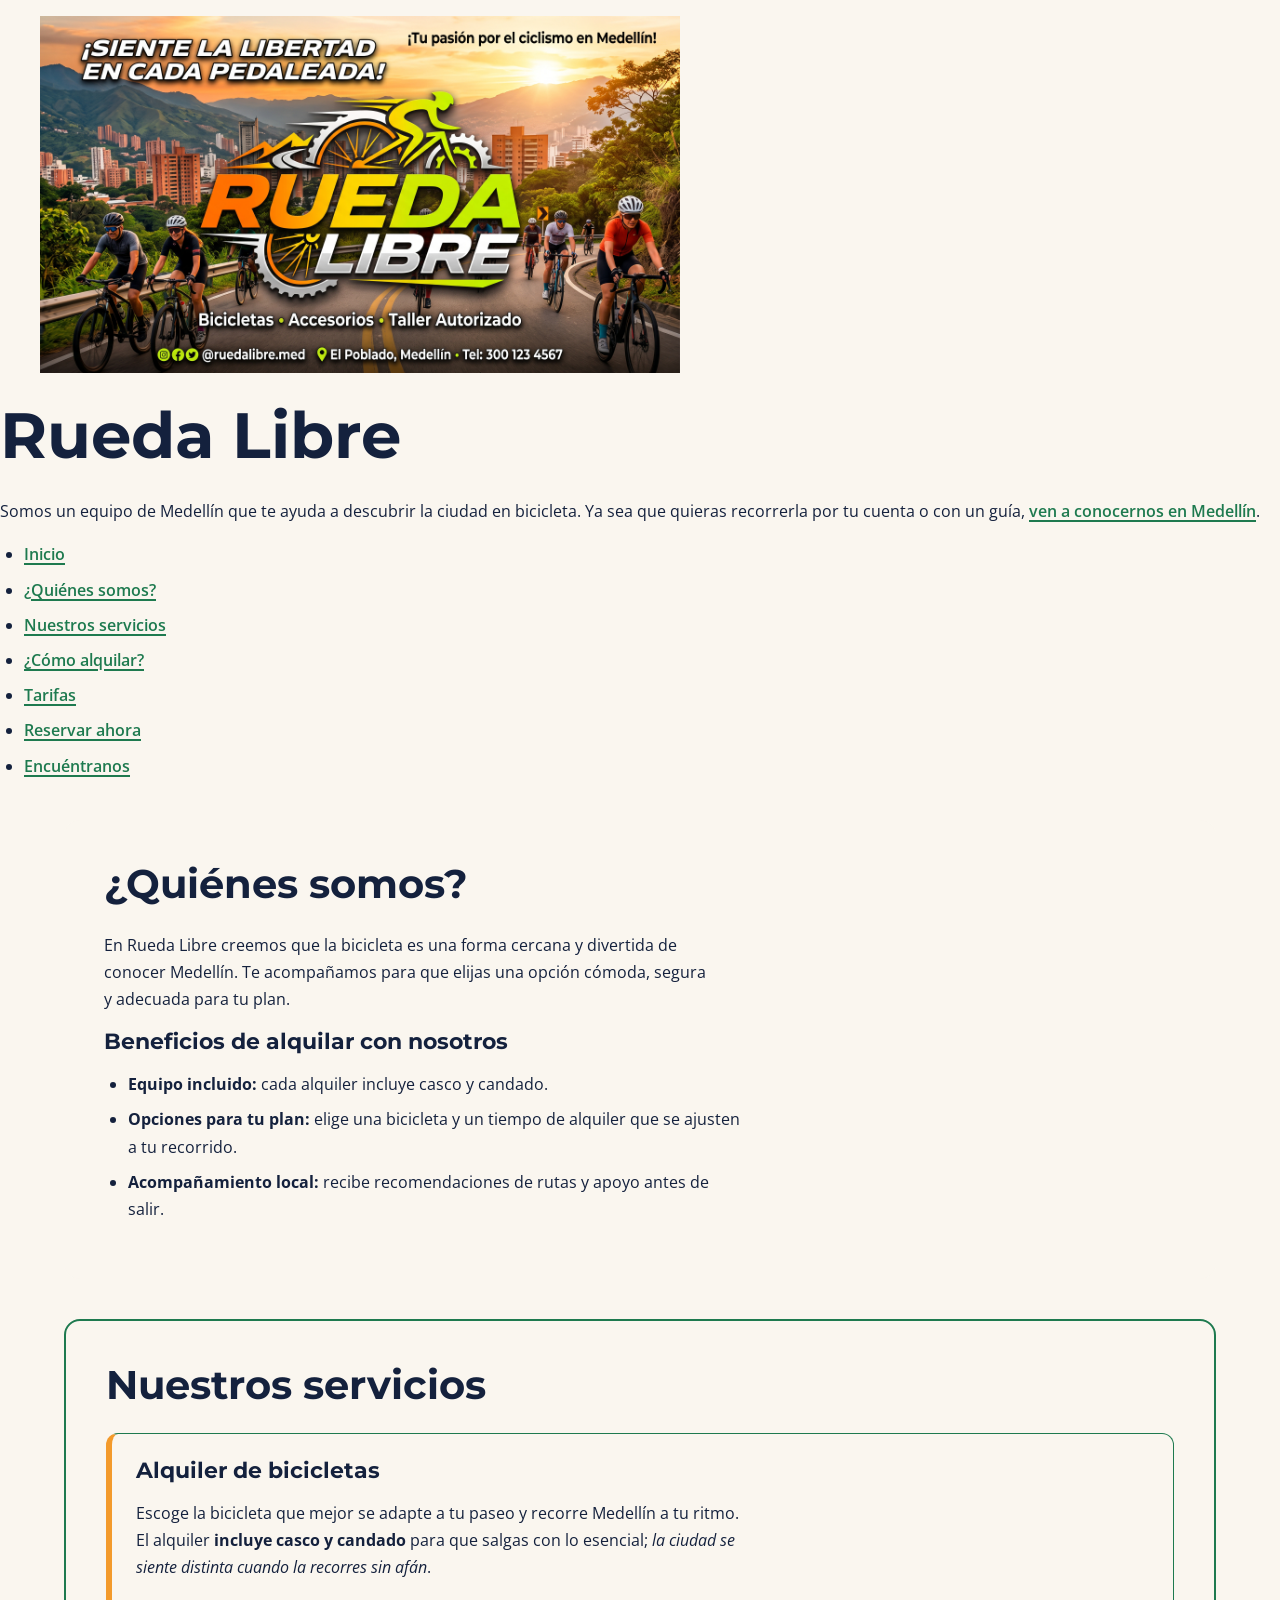
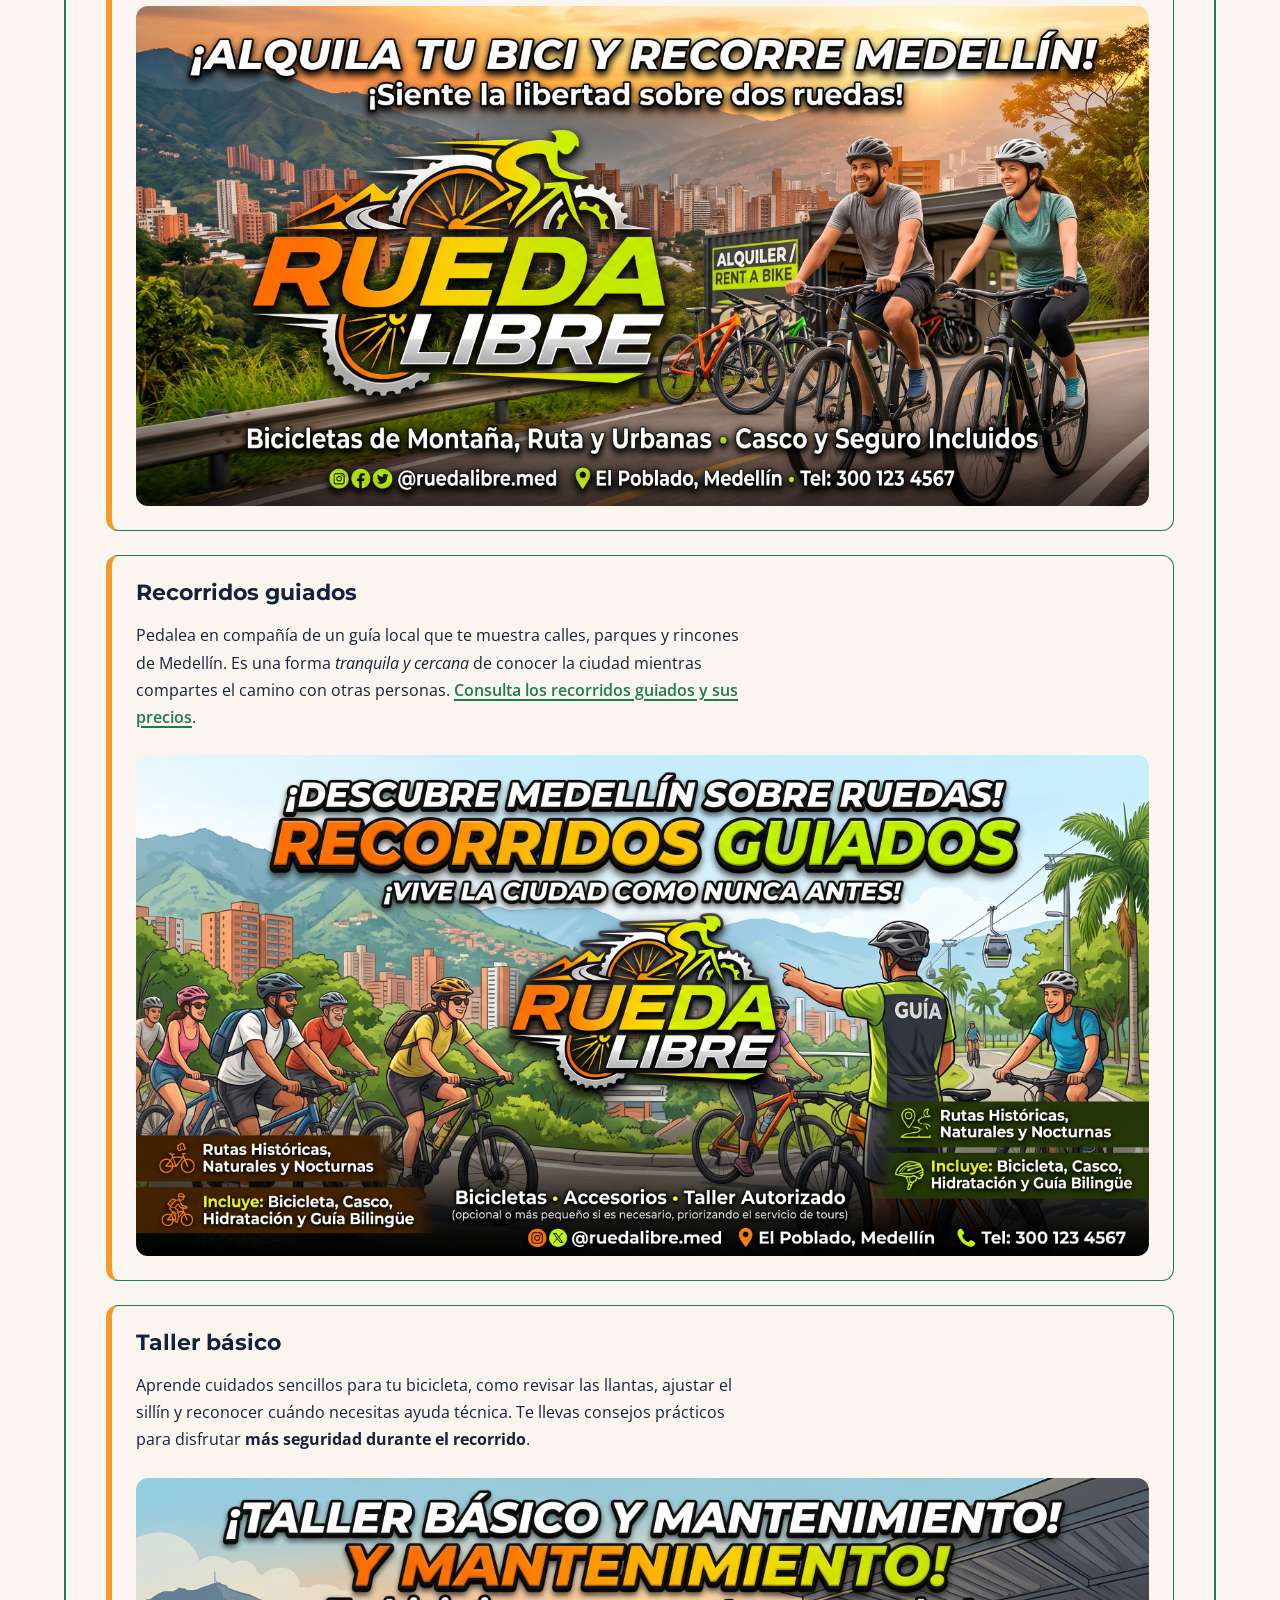
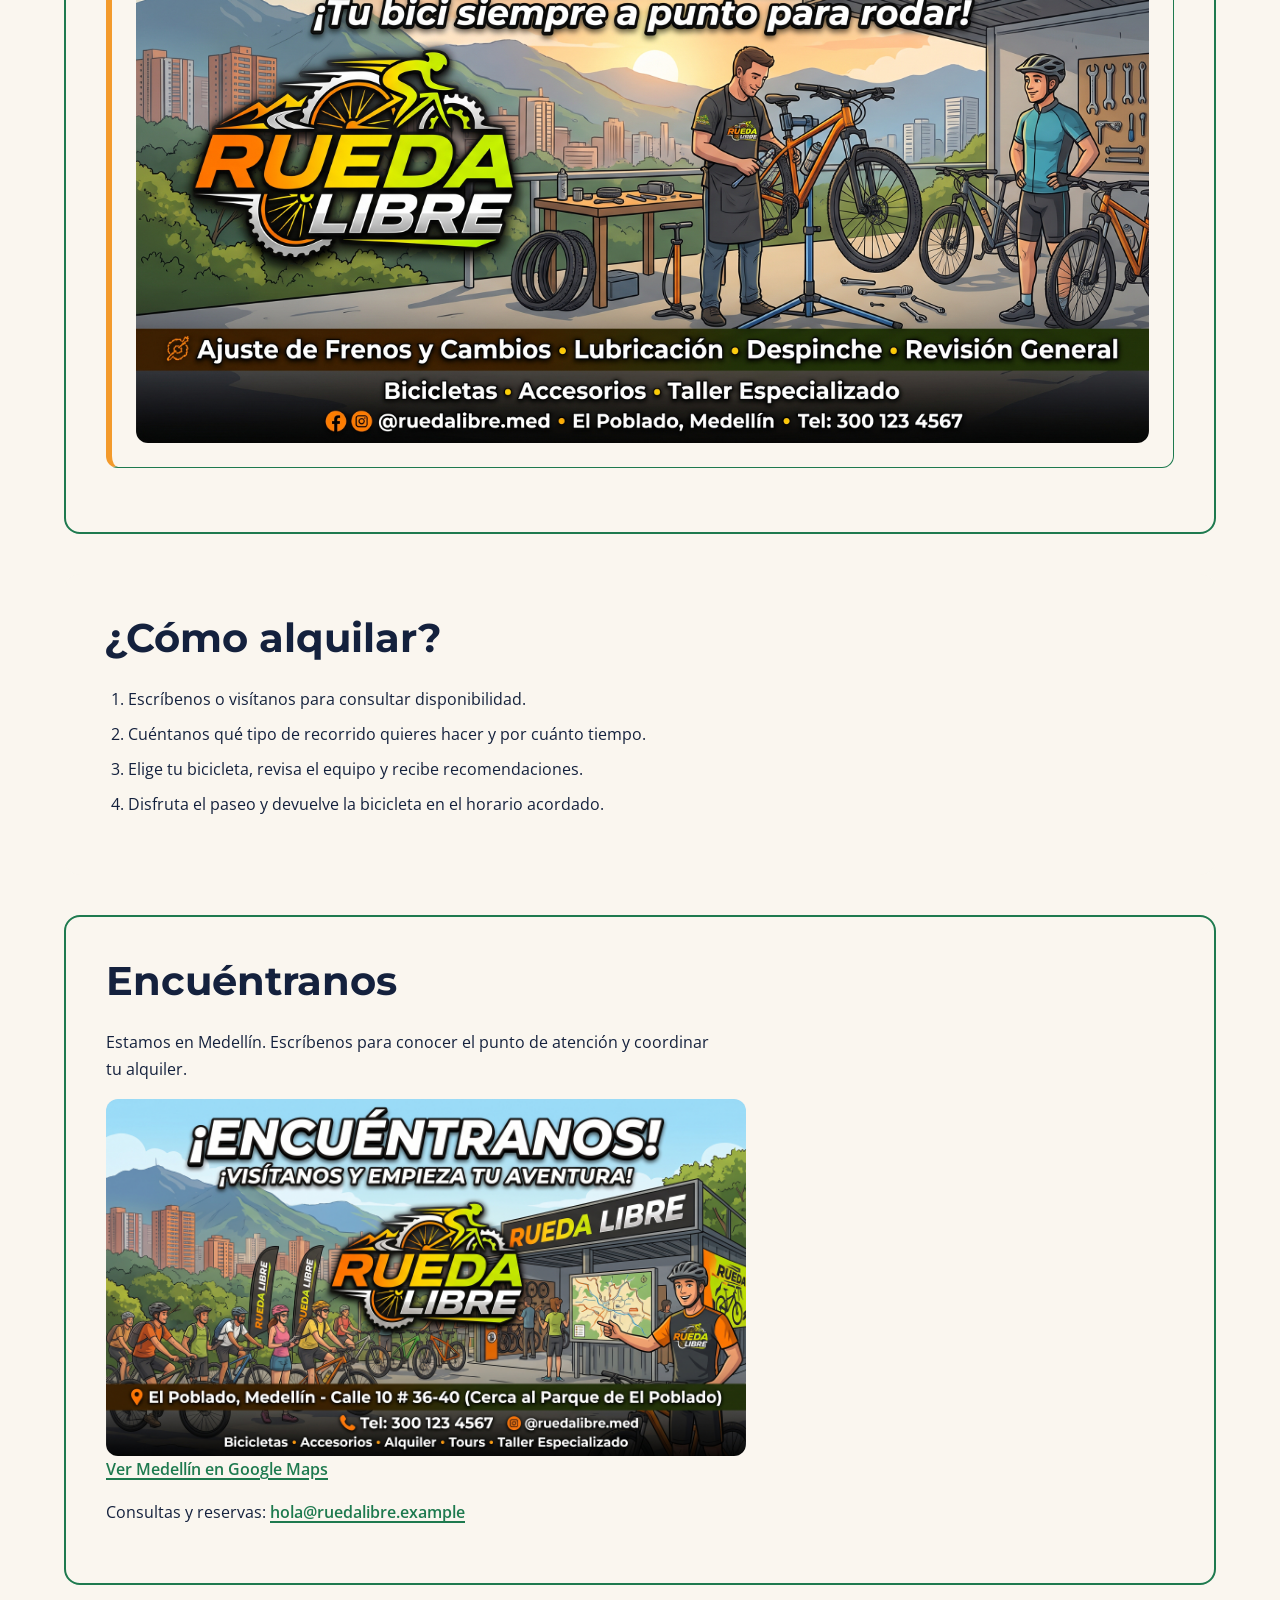
==== Rueda-libre/index.html @ a0d9b8c5 "FASE 3: Rueda libre" ====
<!DOCTYPE html>
<html lang="es">
<head>
  <meta charset="UTF-8">
  <meta name="viewport" content="width=device-width, initial-scale=1.0">
  <meta name="description" content="Alquila bicicletas, únete a recorridos guiados y aprende mantenimiento básico con Rueda Libre en Medellín.">
  <link rel="icon" type="image/png" href="img/RUEDALIBRE.png">
  <link rel="preconnect" href="https://fonts.googleapis.com">
  <link rel="preconnect" href="https://fonts.gstatic.com" crossorigin>
  <link href="https://fonts.googleapis.com/css2?family=Montserrat:wght@700&family=Open+Sans:wght@400;600&display=swap" rel="stylesheet">
  <link rel="stylesheet" href="css/styles.css?v=interaccion">
  <title>Rueda Libre | Alquiler de bicicletas en Medellín</title>
</head>
<body>
  <a href="#contenido-principal">Saltar al contenido principal</a>
  <header class="portada">
    <figure>
      <img src="img/ruedalibreportada.jpeg" alt="Anuncio de Rueda Libre con ciclistas en Medellín; promociona bicicletas, accesorios y taller, e indica El Poblado y el teléfono 300 123 4567" width="640">
    </figure>
    <h1>Rueda Libre</h1>
    <p>Somos un equipo de Medellín que te ayuda a descubrir la ciudad en bicicleta. Ya sea que quieras recorrerla por tu cuenta o con un guía, <a href="#encuentranos">ven a conocernos en Medellín</a>.</p>
    <nav aria-label="Navegación principal">
      <ul id="menu">
        <li><a href="index.html" class="activo" aria-current="page">Inicio</a></li>
        <li><a href="#quienes-somos">¿Quiénes somos?</a></li>
        <li><a href="#servicios">Nuestros servicios</a></li>
        <li><a href="#como-alquilar">¿Cómo alquilar?</a></li>
        <li><a href="paginas/tarifas.html">Tarifas</a></li>
        <li><a class="cta" href="paginas/reservas.html">Reservar ahora</a></li>
        <li><a href="#encuentranos">Encuéntranos</a></li>
      </ul>
    </nav>
  </header>

  <main id="contenido-principal" tabindex="-1">
    <section id="quienes-somos">
      <h2>¿Quiénes somos?</h2>
      <p>En Rueda Libre creemos que la bicicleta es una forma cercana y divertida de conocer Medellín. Te acompañamos para que elijas una opción cómoda, segura y adecuada para tu plan.</p>
      <h3>Beneficios de alquilar con nosotros</h3>
      <ul>
        <li><strong>Equipo incluido:</strong> cada alquiler incluye casco y candado.</li>
        <li><strong>Opciones para tu plan:</strong> elige una bicicleta y un tiempo de alquiler que se ajusten a tu recorrido.</li>
        <li><strong>Acompañamiento local:</strong> recibe recomendaciones de rutas y apoyo antes de salir.</li>
      </ul>
    </section>

    <section id="servicios">
      <h2>Nuestros servicios</h2>
      <article>
        <h3>Alquiler de bicicletas</h3>
        <p>Escoge la bicicleta que mejor se adapte a tu paseo y recorre Medellín a tu ritmo. El alquiler <strong>incluye casco y candado</strong> para que salgas con lo esencial; <em>la ciudad se siente distinta cuando la recorres sin afán</em>.</p>
        <figure>
          <img src="img/alquiler.jpeg" alt="Anuncio de alquiler de bicicletas urbanas, de montaña y de ruta; muestra casco y seguro incluidos, ubicación en El Poblado y teléfono 300 123 4567" width="640">
        </figure>
      </article>

      <article>
        <h3>Recorridos guiados</h3>
        <p>Pedalea en compañía de un guía local que te muestra calles, parques y rincones de Medellín. Es una forma <em>tranquila y cercana</em> de conocer la ciudad mientras compartes el camino con otras personas. <a href="paginas/tarifas.html#recorridos">Consulta los recorridos guiados y sus precios</a>.</p>
        <figure>
          <img src="img/rutas.jpeg" alt="Anuncio de recorridos guiados históricos, naturales y nocturnos; dice que incluye bicicleta, casco, hidratación y guía bilingüe, y muestra el teléfono 300 123 4567" width="640">
        </figure>
      </article>

      <article>
        <h3>Taller básico</h3>
        <p>Aprende cuidados sencillos para tu bicicleta, como revisar las llantas, ajustar el sillín y reconocer cuándo necesitas ayuda técnica. Te llevas consejos prácticos para disfrutar <strong>más seguridad durante el recorrido</strong>.</p>
        <figure>
          <img src="img/taller.jpeg" alt="Anuncio de taller básico con ajuste de frenos y cambios, lubricación, despiche y revisión general; indica El Poblado y teléfono 300 123 4567" width="640">
        </figure>
      </article>
    </section>

    <section id="como-alquilar">
      <h2>¿Cómo alquilar?</h2>
      <ol>
        <li>Escríbenos o visítanos para consultar disponibilidad.</li>
        <li>Cuéntanos qué tipo de recorrido quieres hacer y por cuánto tiempo.</li>
        <li>Elige tu bicicleta, revisa el equipo y recibe recomendaciones.</li>
        <li>Disfruta el paseo y devuelve la bicicleta en el horario acordado.</li>
      </ol>
    </section>

    <section id="encuentranos">
      <h2>Encuéntranos</h2>
      <p>Estamos en Medellín. Escríbenos para conocer el punto de atención y coordinar tu alquiler.</p>
      <img src="img/encuentranos.jpeg" alt="Anuncio para visitar Rueda Libre en El Poblado, Medellín: Calle 10 #36-40, cerca del Parque de El Poblado; teléfono 300 123 4567" width="640">
      <p><a href="https://www.google.com/maps/search/?api=1&amp;query=Medell%C3%ADn%2C+Antioquia%2C+Colombia" target="_blank" rel="noopener noreferrer">Ver Medellín en Google Maps</a></p>
      <p>Consultas y reservas: <a href="mailto:hola@ruedalibre.example">hola@ruedalibre.example</a></p>
    </section>
  </main>
</body>
</html>
---- Rueda-libre/css/styles.css ----
/* 1. Variables de marca y espaciado */
:root {
  --color-verde-ruta: #1E7A4F;
  --color-naranja-pedal: #F39A2B;
  --color-azul-noche: #14213D;
  --color-crema: #FAF6EF;
  --color-gris-asfalto: #5B6470;
  --color-blanco: #FFFFFF;
  --font-titulos: "Montserrat", "Trebuchet MS", sans-serif;
  --font-texto: "Open Sans", Arial, sans-serif;
  --espacio-xs: 0.5rem;
  --espacio-sm: 1rem;
  --espacio-md: 1.5rem;
  --espacio-lg: 2.5rem;
  --espacio-xl: 4rem;
}

/* 2. Base, tipografía y foco accesible */
*,
*::before,
*::after {
  box-sizing: border-box;
}

html {
  scroll-behavior: smooth;
}
body {
  margin: 0;
  padding-bottom: 6rem;
  background-color: var(--color-crema);
  color: var(--color-azul-noche);
  font: 400 1rem/1.7 var(--font-texto);
}
h1, h2, h3, caption, summary {
  color: var(--color-azul-noche);
  font-family: var(--font-titulos);
  font-weight: 700;
  line-height: 1.2;
}
h1, h2, h3, p, ul, ol {
  margin-top: 0;
}
h1 {
  margin-bottom: var(--espacio-md);
  font-size: clamp(2.25rem, 6vw, 4rem);
}
h2 {
  margin-bottom: var(--espacio-md);
  font-size: clamp(1.75rem, 4vw, 2.5rem);
}
h3 {
  margin-bottom: var(--espacio-sm);
  font-size: 1.35rem;
}
p, li, label, small {
  color: var(--color-azul-noche);
}
small, caption {
  color: var(--color-gris-asfalto);
}
a {
  color: var(--color-verde-ruta);
  font-weight: 600;
  text-decoration-thickness: 0.1em;
  text-underline-offset: 0.2em;
}
a:hover, a:focus-visible {
  color: var(--color-azul-noche);
}
a:focus-visible, button:focus-visible, input:focus-visible,
select:focus-visible, textarea:focus-visible,
input:focus, select:focus, textarea:focus {
  outline: 3px solid var(--color-azul-noche);
  outline-offset: 0.2rem;
}
body > a:first-child {
  position: absolute;
  z-index: 110;
  top: var(--espacio-xs);
  left: var(--espacio-xs);
  padding: var(--espacio-xs) var(--espacio-sm);
  transform: translateY(-150%);
  border-radius: 0.35rem;
  background-color: var(--color-azul-noche);
  color: var(--color-blanco);
}
body > a:first-child:focus {
  transform: translateY(0);
}

/* 3. Contenedores y encabezado compartido */
.site-header, main, .site-footer {
  width: calc(100% - 2rem);
  max-width: 72rem;
  margin-inline: auto;
}
.site-header {
  display: flex;
  flex-direction: row;
  align-items: center;
  justify-content: space-between;
  flex-wrap: wrap;
  gap: var(--espacio-md);
  padding-block: var(--espacio-md);
}
.brand img {
  display: block;
  width: min(12.5rem, 60vw);
  height: auto;
}
.site-nav ul {
  display: flex;
  flex-direction: row;
  flex-wrap: wrap;
  gap: var(--espacio-sm);
  margin: 0;
  padding: 0;
  list-style: none;
}
.site-nav ul {
  align-items: center;
}
.site-nav li + li {
  margin-top: 0;
}
.site-nav a {
  display: block;
  padding: var(--espacio-xs) var(--espacio-sm);
  border: 2px solid var(--color-verde-ruta);
  border-radius: 999rem;
  background-color: var(--color-crema);
  color: var(--color-gris-asfalto);
  text-decoration: none;
}
.site-nav a:hover,
.site-nav a:focus-visible {
  background-color: var(--color-naranja-pedal);
  color: var(--color-azul-noche);
}
.site-nav a.activo {
  box-shadow: inset 0 -2px 0 var(--color-verde-ruta);
  color: var(--color-verde-ruta);
}
.site-nav a.cta {
  display: block;
  padding: var(--espacio-sm) var(--espacio-md);
  border: 2px solid var(--color-verde-ruta);
  border-radius: 999rem;
  background-color: var(--color-verde-ruta);
  color: var(--color-blanco);
  font-weight: 600;
  text-decoration: none;
}
.site-nav a.cta { padding: var(--espacio-xs) var(--espacio-sm); }
.site-nav a.cta:hover,
.site-nav a.cta:focus-visible {
  border-color: var(--color-naranja-pedal);
  background-color: var(--color-naranja-pedal);
  color: var(--color-azul-noche);
}

/* 4. Contenido y tarjetas de servicios */
main {
  padding-bottom: var(--espacio-xl);
}
main > section {
  margin-block: var(--espacio-lg);
  padding: clamp(1.25rem, 4vw, 2.5rem);
  border-radius: 1rem;
  background-color: var(--color-crema);
}
main > section:nth-child(even),
main > section#recorridos {
  border: 2px solid var(--color-verde-ruta);
}
.hero {
  display: flex;
  min-height: 72vh;
  flex-direction: column;
  justify-content: center;
}
.hero > p,
article > p,
main > section > p,
main li {
  max-width: 68ch;
}
.hero figure {
  margin: 0 0 var(--espacio-md);
}
main img {
  display: block;
  max-width: 100%;
  height: auto;
  border-radius: 0.75rem;
}
article {
  width: 100%;
  margin-block: var(--espacio-md);
  padding: var(--espacio-md);
  border: 1px solid var(--color-verde-ruta);
  border-left: 6px solid var(--color-naranja-pedal);
  border-radius: 0.75rem;
  background-color: var(--color-crema);
}
article figure {
  margin: var(--espacio-md) 0 0;
}
article img {
  width: 100%;
}
.service-card--new {
  position: relative;
  padding-top: var(--espacio-lg);
}
.badge-new {
  position: absolute;
  top: var(--espacio-xs);
  right: var(--espacio-xs);
  padding: 0.2rem var(--espacio-xs);
  border-radius: 999rem;
  background-color: var(--color-naranja-pedal);
  color: var(--color-azul-noche);
  font-size: 0.875rem;
  font-weight: 600;
  line-height: 1.5;
}
ul, ol {
  padding-left: 1.5em;
}
li + li {
  margin-top: var(--espacio-xs);
}

summary {
  padding: var(--espacio-sm);
  border-radius: 999rem;
  color: var(--color-azul-noche);
  font-weight: 600;
  cursor: pointer;
}

/* 5. Tablas de tarifas */
table {
  width: 100%;
  margin-block: var(--espacio-md);
  border-collapse: collapse;
  background-color: var(--color-crema);
}
caption {
  padding: var(--espacio-sm);
  text-align: left;
}
th, td {
  padding: var(--espacio-sm);
  border: 1px solid var(--color-gris-asfalto);
  text-align: left;
}
thead { background-color: var(--color-naranja-pedal); }
th {
  color: var(--color-azul-noche);
  font-weight: 600;
}

/* 6. Formulario y controles */
form { display: grid; gap: var(--espacio-lg); }
fieldset {
  width: 100%;
  min-width: 0;
  padding: var(--espacio-md);
  border: 2px solid var(--color-verde-ruta);
  border-radius: 0.75rem;
}
legend {
  padding-inline: var(--espacio-xs);
  color: var(--color-azul-noche);
  font-family: var(--font-titulos);
  font-weight: 700;
}
fieldset > p {
  display: grid;
  gap: var(--espacio-xs);
  margin-bottom: var(--espacio-md);
}
fieldset fieldset > p {
  display: flex;
  align-items: center;
  gap: var(--espacio-xs);
}
input, select, textarea {
  width: 100%;
  max-width: 100%;
  padding: var(--espacio-sm);
  border: 1px solid var(--color-gris-asfalto);
  border-radius: 0.4rem;
  background-color: var(--color-crema);
  color: var(--color-azul-noche);
  font: inherit;
}
input[type="radio"],
input[type="checkbox"] {
  width: auto;
  accent-color: var(--color-verde-ruta);
}
input:hover,
select:hover,
textarea:hover {
  border-color: var(--color-verde-ruta);
}
button {
  width: fit-content;
  padding: var(--espacio-sm) var(--espacio-lg);
  border: 2px solid var(--color-verde-ruta);
  border-radius: 999rem;
  background-color: var(--color-verde-ruta);
  color: var(--color-blanco);
  font: 600 1rem var(--font-texto);
  cursor: pointer;
}
button:hover {
  background-color: var(--color-naranja-pedal);
  color: var(--color-azul-noche);
}

/* 7. Pie de página compartido */
.site-footer {
  display: flex;
  flex-direction: row;
  align-items: flex-start;
  justify-content: space-between;
  flex-wrap: wrap;
  gap: var(--espacio-lg);
  padding: var(--espacio-md) 0;
  border-top: 2px solid var(--color-verde-ruta);
}
.footer-block {
  flex: 1 1 12rem;
}
.footer-block h2 {
  margin-bottom: var(--espacio-xs);
  font-size: 1rem;
}
.site-footer p {
  margin: 0;
}
.site-footer a {
  color: var(--color-verde-ruta);
}

/* 8. Acceso fijo a WhatsApp: contraste aprobado y espacio al final del documento */
.whatsapp-float {
  position: fixed;
  z-index: 100;
  right: var(--espacio-md);
  bottom: var(--espacio-md);
  display: inline-block;
  padding: var(--espacio-xs) var(--espacio-md);
  border: 2px solid var(--color-verde-ruta);
  border-radius: 999rem;
  background-color: var(--color-verde-ruta);
  color: var(--color-blanco);
  text-decoration: none;
  box-shadow: 0 2px 8px var(--color-gris-asfalto);
}
.whatsapp-float:hover,
.whatsapp-float:focus-visible {
  border-color: var(--color-naranja-pedal);
  background-color: var(--color-naranja-pedal);
  color: var(--color-azul-noche);
}

/* 9. Ajustes para pantallas estrechas y movimiento reducido */
@media (max-width: 40rem) {
  .site-header {
    align-items: center;
  }
  .site-nav {
    flex: 1 1 100%;
  }
  .site-nav ul {
    gap: var(--espacio-xs) var(--espacio-sm);
  }
  .site-nav a {
    padding: var(--espacio-xs);
  }
  .site-nav a.cta {
    padding: var(--espacio-xs);
  }
  table {
    font-size: 0.9rem;
  }
  th, td {
    padding: var(--espacio-xs);
  }
  .site-footer {
    align-items: flex-start;
    gap: var(--espacio-md);
  }
  .whatsapp-float {
    right: var(--espacio-sm);
    bottom: var(--espacio-sm);
  }
}
@media (prefers-reduced-motion: reduce) {
  html {
    scroll-behavior: auto;
  }
}
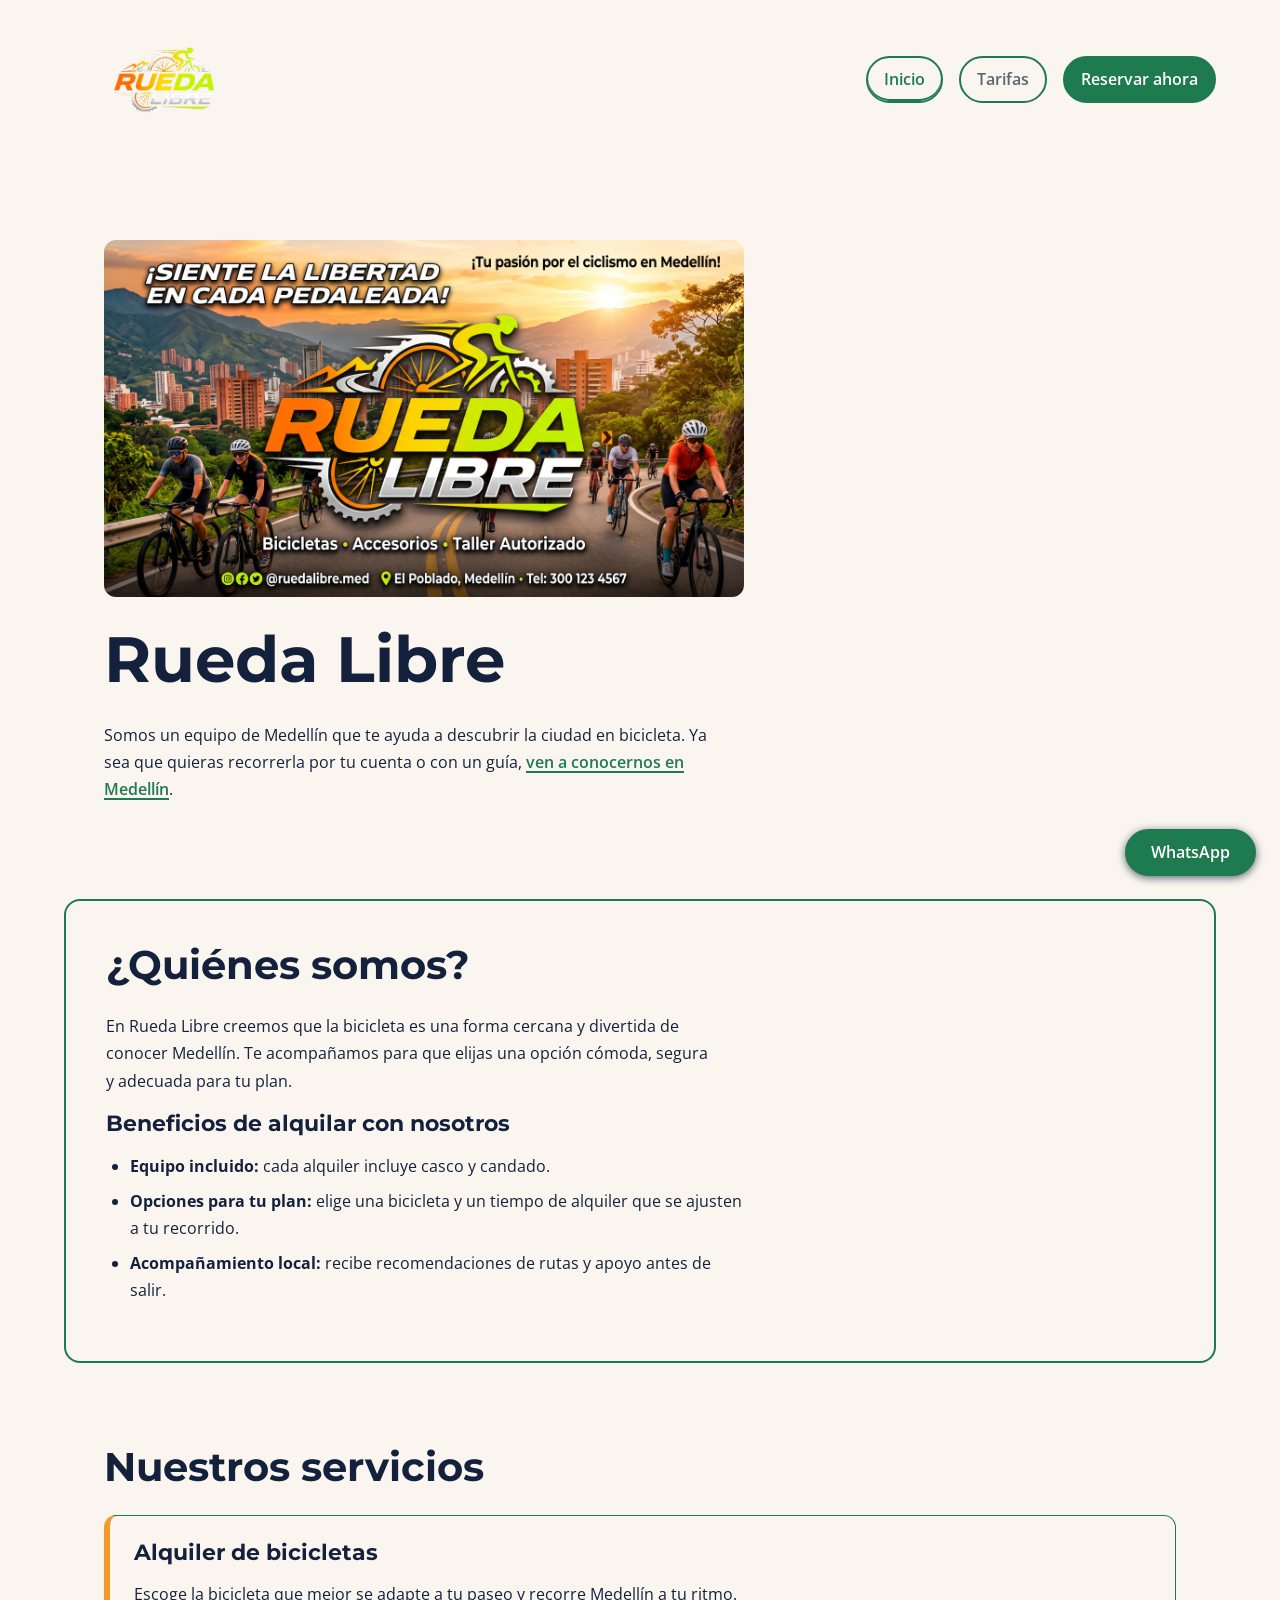
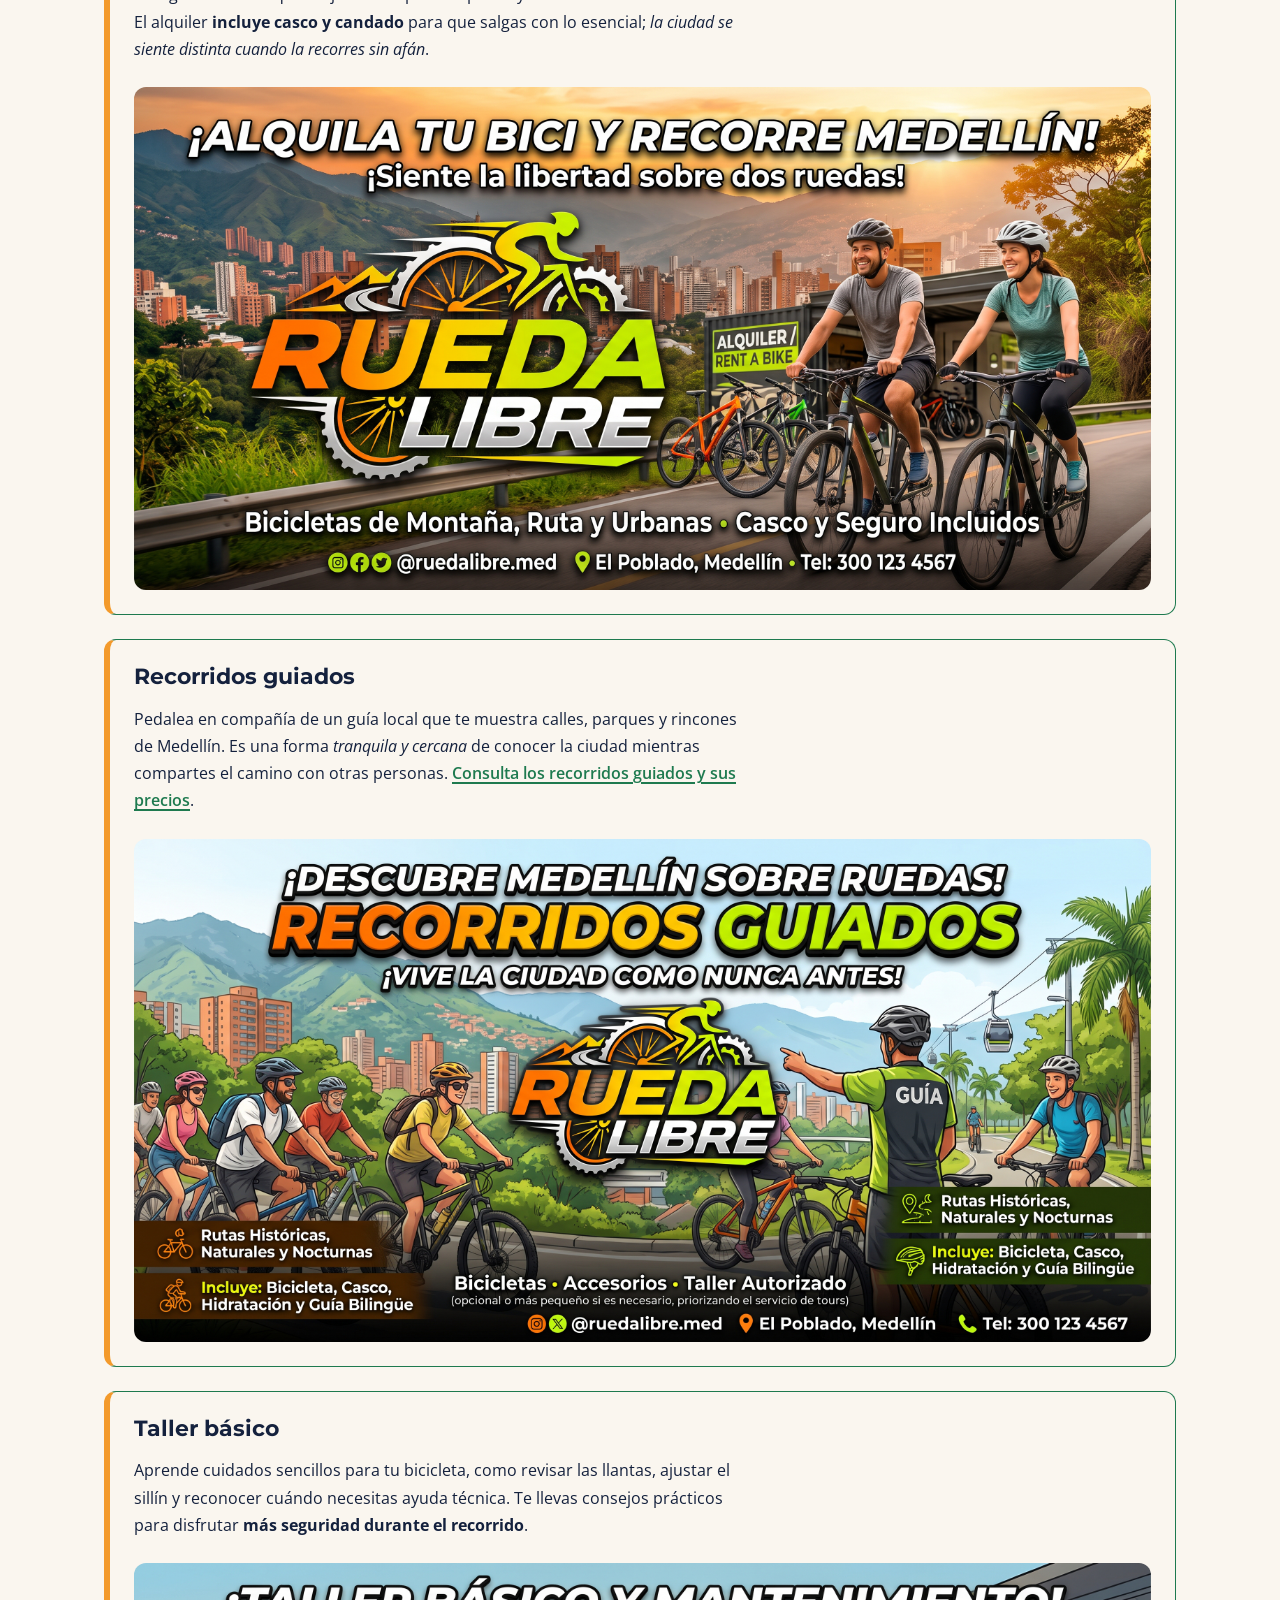
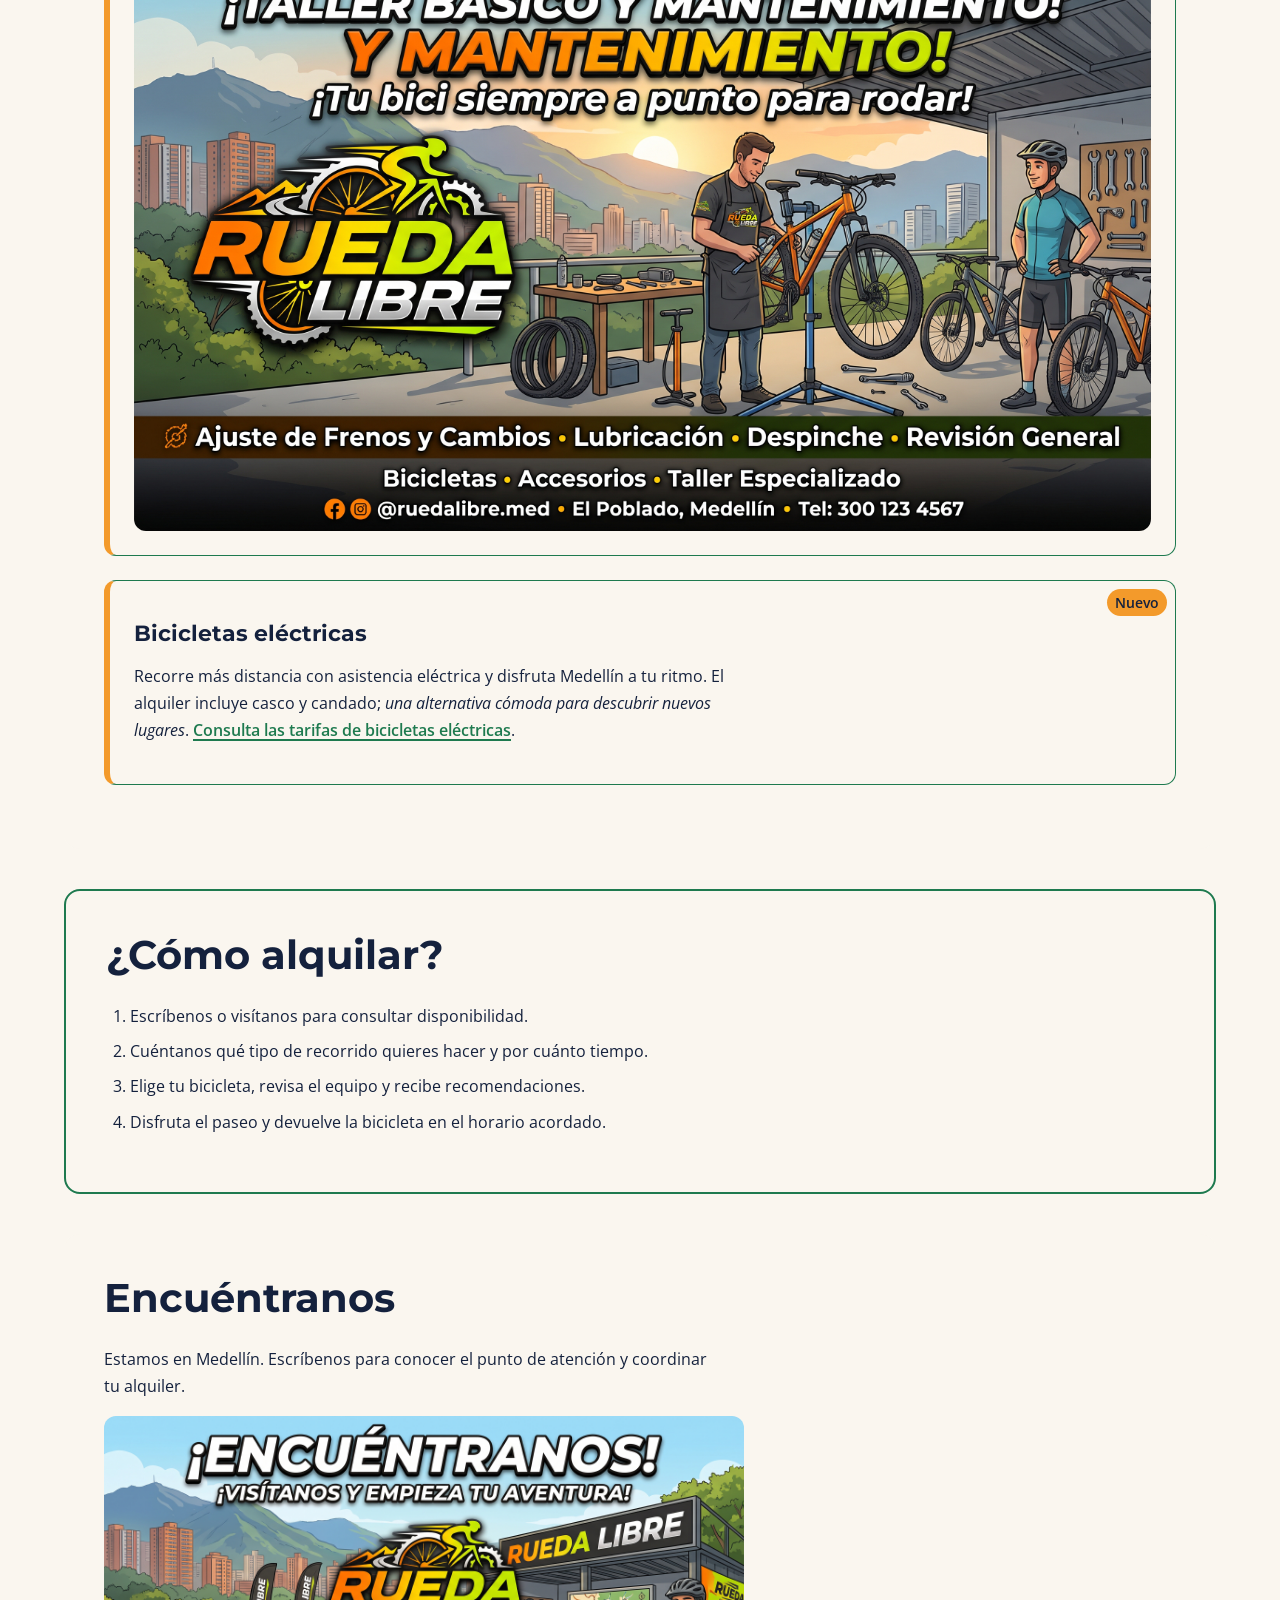
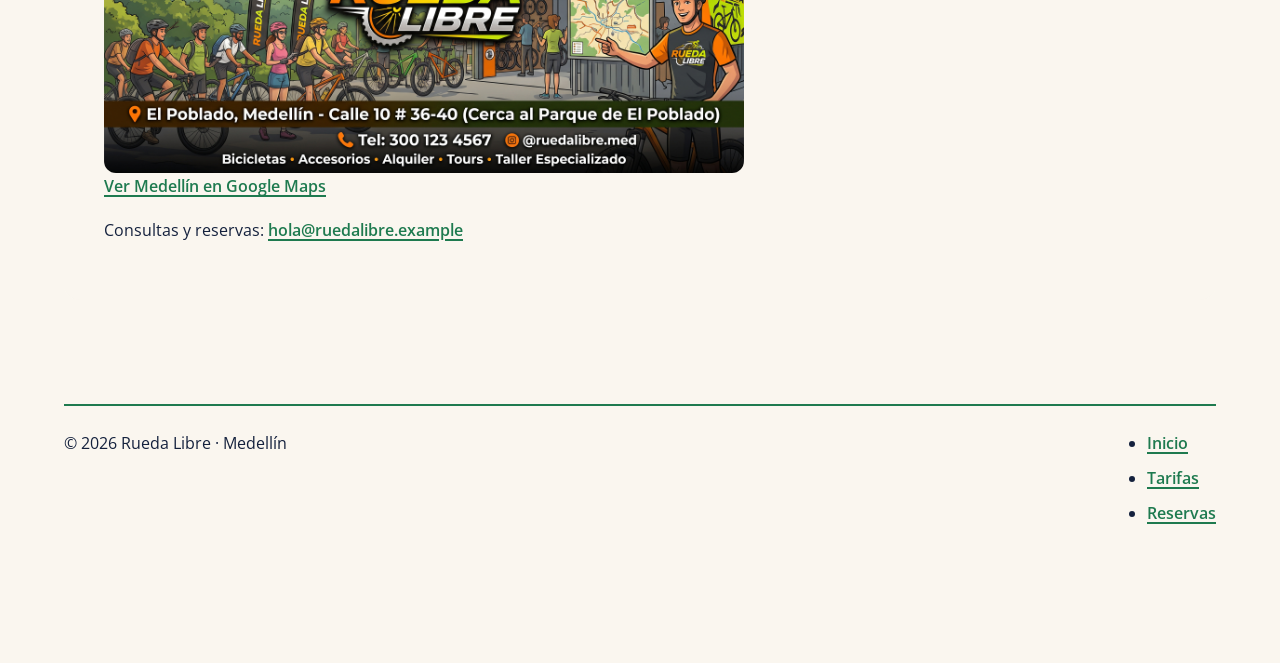
==== commit 72ff756f: "FASE 3: Rueda libre" ====
--- a/Rueda-libre/index.html
+++ b/Rueda-libre/index.html
@@ -8,31 +8,28 @@
   <link rel="preconnect" href="https://fonts.googleapis.com">
   <link rel="preconnect" href="https://fonts.gstatic.com" crossorigin>
   <link href="https://fonts.googleapis.com/css2?family=Montserrat:wght@700&family=Open+Sans:wght@400;600&display=swap" rel="stylesheet">
-  <link rel="stylesheet" href="css/styles.css?v=interaccion">
+  <link rel="stylesheet" href="css/styles.css?v=1.0">
   <title>Rueda Libre | Alquiler de bicicletas en Medellín</title>
 </head>
 <body>
   <a href="#contenido-principal">Saltar al contenido principal</a>
-  <header class="portada">
-    <figure>
-      <img src="img/ruedalibreportada.jpeg" alt="Anuncio de Rueda Libre con ciclistas en Medellín; promociona bicicletas, accesorios y taller, e indica El Poblado y el teléfono 300 123 4567" width="640">
-    </figure>
-    <h1>Rueda Libre</h1>
-    <p>Somos un equipo de Medellín que te ayuda a descubrir la ciudad en bicicleta. Ya sea que quieras recorrerla por tu cuenta o con un guía, <a href="#encuentranos">ven a conocernos en Medellín</a>.</p>
-    <nav aria-label="Navegación principal">
+  <header class="site-header">
+    <a class="brand" href="index.html" aria-label="Rueda Libre, inicio"><img src="img/RUEDALIBRE.png" alt="Logo de Rueda Libre" width="200"></a>
+    <nav class="site-nav" aria-label="Navegación principal">
       <ul id="menu">
         <li><a href="index.html" class="activo" aria-current="page">Inicio</a></li>
-        <li><a href="#quienes-somos">¿Quiénes somos?</a></li>
-        <li><a href="#servicios">Nuestros servicios</a></li>
-        <li><a href="#como-alquilar">¿Cómo alquilar?</a></li>
         <li><a href="paginas/tarifas.html">Tarifas</a></li>
         <li><a class="cta" href="paginas/reservas.html">Reservar ahora</a></li>
-        <li><a href="#encuentranos">Encuéntranos</a></li>
       </ul>
     </nav>
   </header>
 
   <main id="contenido-principal" tabindex="-1">
+    <section class="hero portada" aria-labelledby="titulo-inicio">
+      <figure><img src="img/ruedalibreportada.jpeg" alt="Ciclistas recorren Medellín en una imagen promocional de Rueda Libre" width="640"></figure>
+      <h1 id="titulo-inicio">Rueda Libre</h1>
+      <p>Somos un equipo de Medellín que te ayuda a descubrir la ciudad en bicicleta. Ya sea que quieras recorrerla por tu cuenta o con un guía, <a href="#encuentranos">ven a conocernos en Medellín</a>.</p>
+    </section>
     <section id="quienes-somos">
       <h2>¿Quiénes somos?</h2>
       <p>En Rueda Libre creemos que la bicicleta es una forma cercana y divertida de conocer Medellín. Te acompañamos para que elijas una opción cómoda, segura y adecuada para tu plan.</p>
@@ -46,7 +43,7 @@
 
     <section id="servicios">
       <h2>Nuestros servicios</h2>
-      <article>
+      <article class="service-card">
         <h3>Alquiler de bicicletas</h3>
         <p>Escoge la bicicleta que mejor se adapte a tu paseo y recorre Medellín a tu ritmo. El alquiler <strong>incluye casco y candado</strong> para que salgas con lo esencial; <em>la ciudad se siente distinta cuando la recorres sin afán</em>.</p>
         <figure>
@@ -54,7 +51,7 @@
         </figure>
       </article>
 
-      <article>
+      <article class="service-card">
         <h3>Recorridos guiados</h3>
         <p>Pedalea en compañía de un guía local que te muestra calles, parques y rincones de Medellín. Es una forma <em>tranquila y cercana</em> de conocer la ciudad mientras compartes el camino con otras personas. <a href="paginas/tarifas.html#recorridos">Consulta los recorridos guiados y sus precios</a>.</p>
         <figure>
@@ -62,12 +59,18 @@
         </figure>
       </article>
 
-      <article>
+      <article class="service-card">
         <h3>Taller básico</h3>
         <p>Aprende cuidados sencillos para tu bicicleta, como revisar las llantas, ajustar el sillín y reconocer cuándo necesitas ayuda técnica. Te llevas consejos prácticos para disfrutar <strong>más seguridad durante el recorrido</strong>.</p>
         <figure>
           <img src="img/taller.jpeg" alt="Anuncio de taller básico con ajuste de frenos y cambios, lubricación, despiche y revisión general; indica El Poblado y teléfono 300 123 4567" width="640">
         </figure>
+      </article>
+
+      <article class="service-card service-card--new">
+        <span class="badge-new">Nuevo</span>
+        <h3>Bicicletas eléctricas</h3>
+        <p>Recorre más distancia con asistencia eléctrica y disfruta Medellín a tu ritmo. El alquiler incluye casco y candado; <em>una alternativa cómoda para descubrir nuevos lugares</em>. <a href="paginas/tarifas.html#alquiler">Consulta las tarifas de bicicletas eléctricas</a>.</p>
       </article>
     </section>
 
@@ -89,5 +92,14 @@
       <p>Consultas y reservas: <a href="mailto:hola@ruedalibre.example">hola@ruedalibre.example</a></p>
     </section>
   </main>
+  <footer class="site-footer">
+    <p>© 2026 Rueda Libre · Medellín</p>
+    <nav aria-label="Navegación del pie"><ul>
+      <li><a href="index.html" aria-current="page">Inicio</a></li>
+      <li><a href="paginas/tarifas.html">Tarifas</a></li>
+      <li><a href="paginas/reservas.html">Reservas</a></li>
+    </ul></nav>
+  </footer>
+  <a class="whatsapp-float" href="https://wa.me/573000000000" target="_blank" rel="noopener noreferrer">WhatsApp</a>
 </body>
 </html>
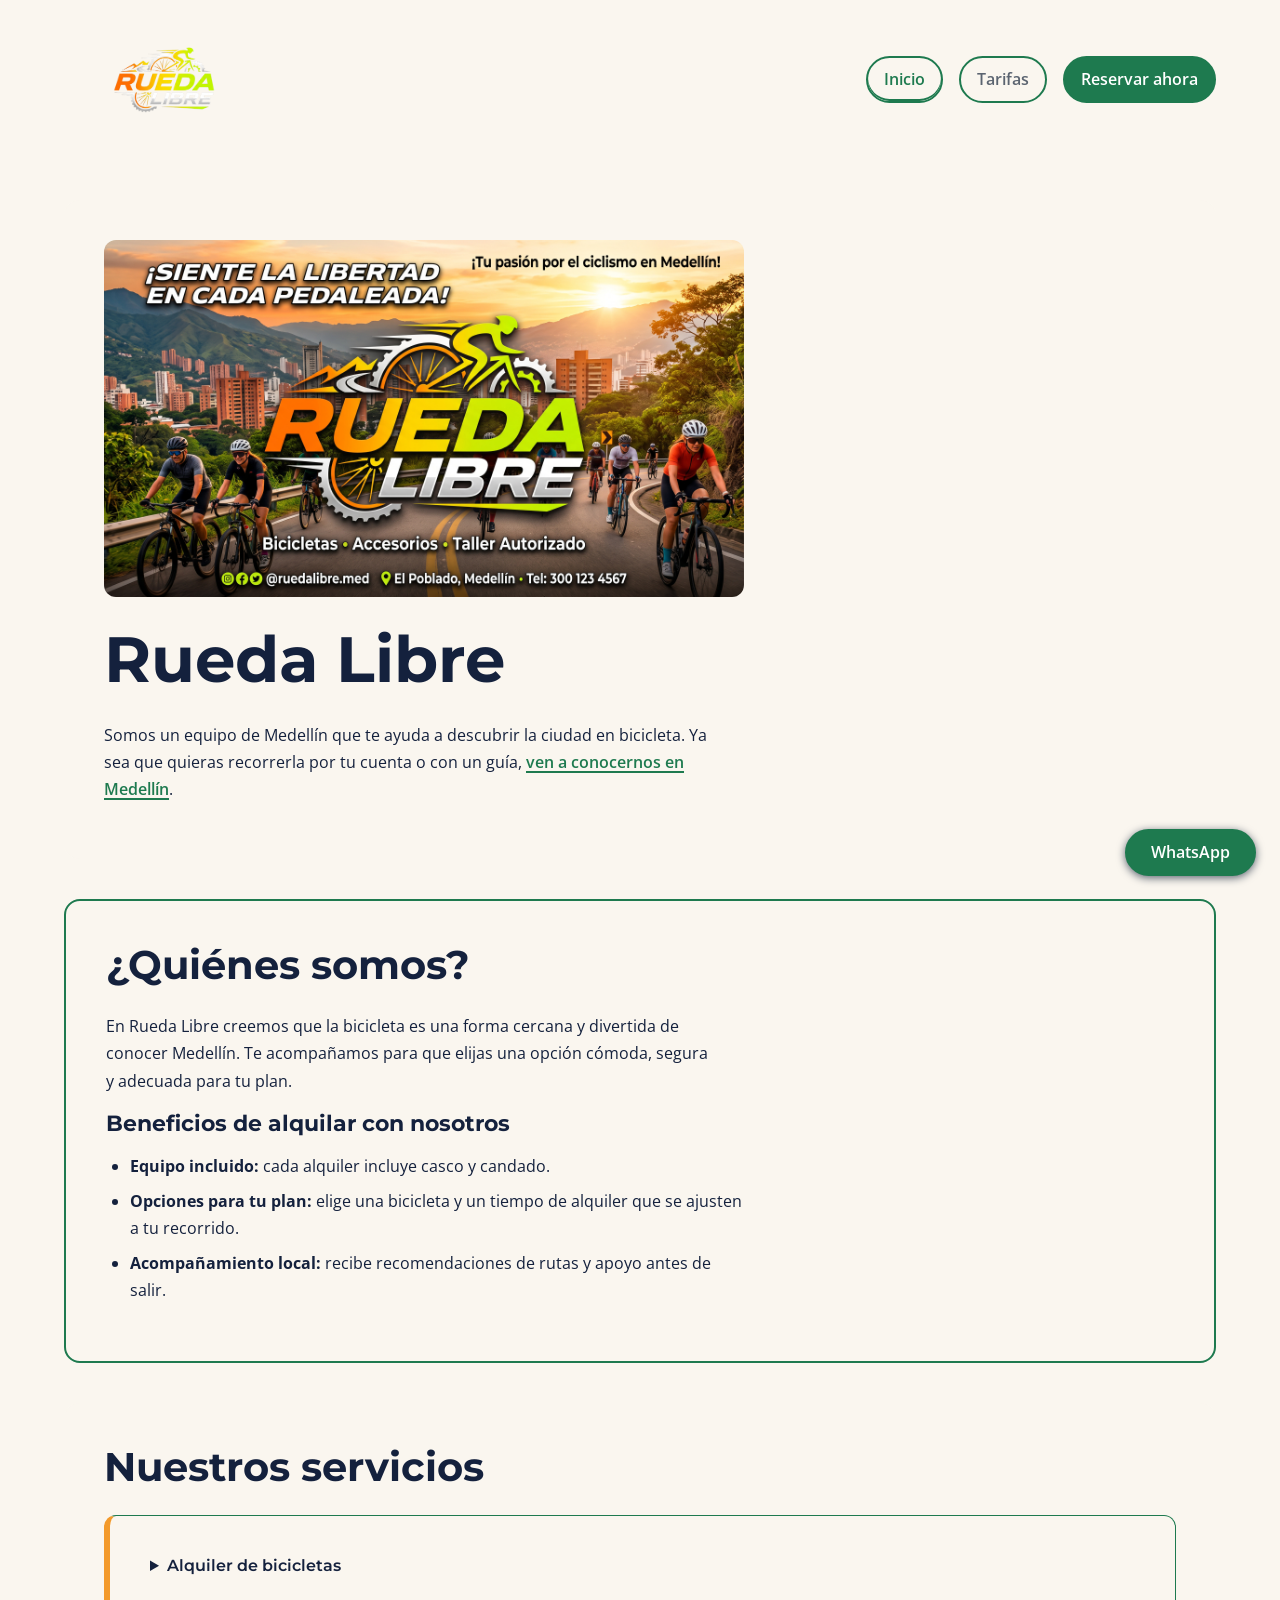
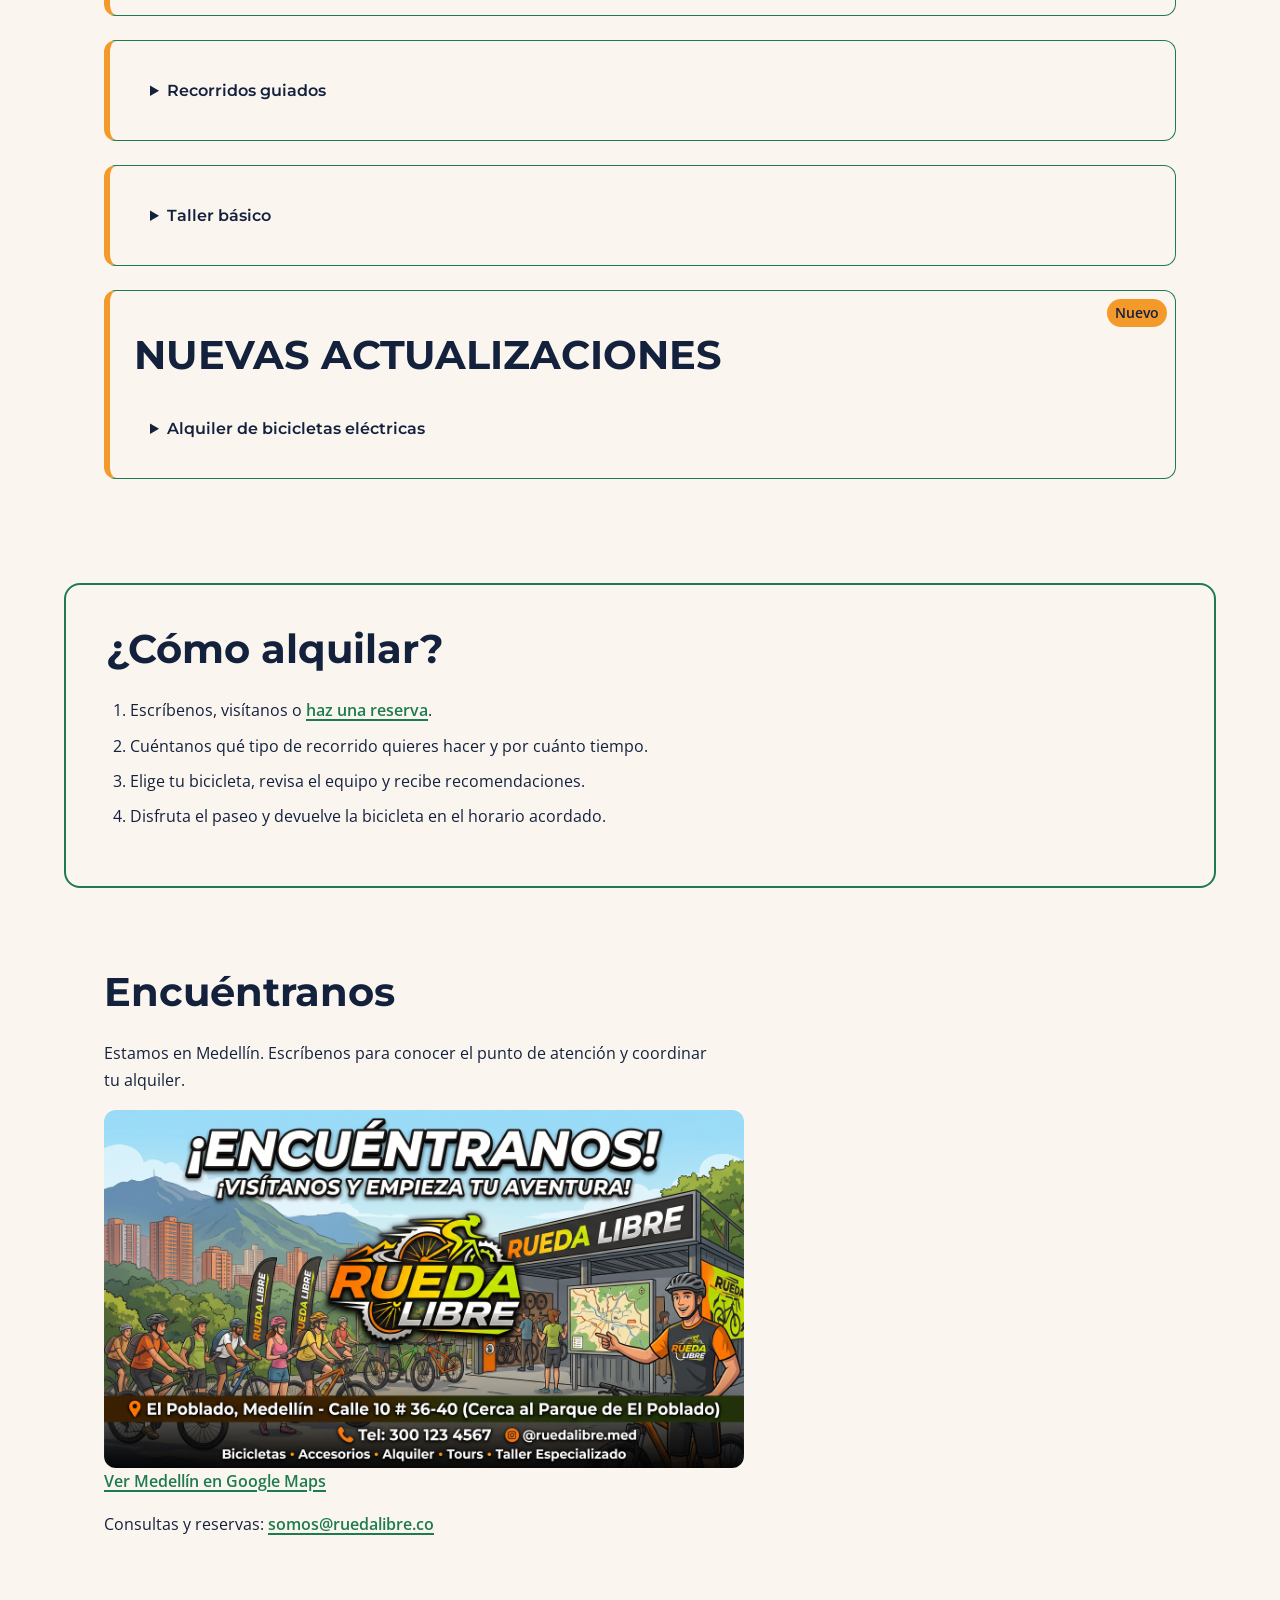
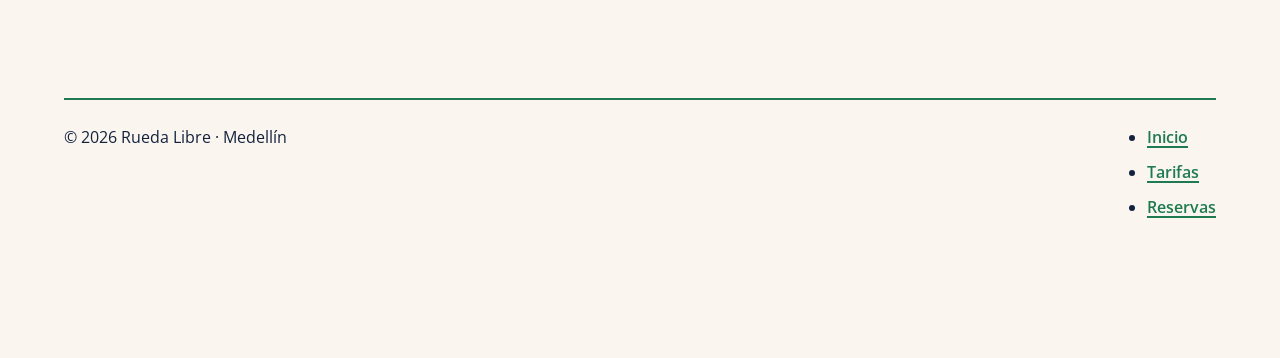
==== commit 3cf02dc9: "FASE 3: Rueda libre" ====
--- a/Rueda-libre/index.html
+++ b/Rueda-libre/index.html
@@ -8,7 +8,7 @@
   <link rel="preconnect" href="https://fonts.googleapis.com">
   <link rel="preconnect" href="https://fonts.gstatic.com" crossorigin>
   <link href="https://fonts.googleapis.com/css2?family=Montserrat:wght@700&family=Open+Sans:wght@400;600&display=swap" rel="stylesheet">
-  <link rel="stylesheet" href="css/styles.css?v=1.0">
+  <link rel="stylesheet" href="css/styles.css?v=1.0-final">
   <title>Rueda Libre | Alquiler de bicicletas en Medellín</title>
 </head>
 <body>
@@ -44,40 +44,50 @@
     <section id="servicios">
       <h2>Nuestros servicios</h2>
       <article class="service-card">
-        <h3>Alquiler de bicicletas</h3>
-        <p>Escoge la bicicleta que mejor se adapte a tu paseo y recorre Medellín a tu ritmo. El alquiler <strong>incluye casco y candado</strong> para que salgas con lo esencial; <em>la ciudad se siente distinta cuando la recorres sin afán</em>.</p>
-        <figure>
+        <details>
+          <summary>Alquiler de bicicletas</summary>
+          <p>Escoge la bicicleta que mejor se adapte a tu paseo y recorre Medellín a tu ritmo. El alquiler <strong>incluye casco y candado</strong> para que salgas con lo esencial; <em>la ciudad se siente distinta cuando la recorres sin afán</em>.</p>
+          <figure>
           <img src="img/alquiler.jpeg" alt="Anuncio de alquiler de bicicletas urbanas, de montaña y de ruta; muestra casco y seguro incluidos, ubicación en El Poblado y teléfono 300 123 4567" width="640">
-        </figure>
+          </figure>
+        </details>
       </article>
 
       <article class="service-card">
-        <h3>Recorridos guiados</h3>
-        <p>Pedalea en compañía de un guía local que te muestra calles, parques y rincones de Medellín. Es una forma <em>tranquila y cercana</em> de conocer la ciudad mientras compartes el camino con otras personas. <a href="paginas/tarifas.html#recorridos">Consulta los recorridos guiados y sus precios</a>.</p>
-        <figure>
-          <img src="img/rutas.jpeg" alt="Anuncio de recorridos guiados históricos, naturales y nocturnos; dice que incluye bicicleta, casco, hidratación y guía bilingüe, y muestra el teléfono 300 123 4567" width="640">
-        </figure>
+        <details>
+          <summary>Recorridos guiados</summary>
+          <p>Pedalea en compañía de un guía local que te muestra calles, parques y rincones de Medellín. Es una forma <em>tranquila y cercana</em> de conocer la ciudad mientras compartes el camino con otras personas. <a href="paginas/tarifas.html#recorridos">Consulta los recorridos guiados y sus precios</a>.</p>
+          <figure>
+            <img src="img/rutas.jpeg" alt="Anuncio de recorridos guiados históricos, naturales y nocturnos; dice que incluye bicicleta, casco, hidratación y guía bilingüe, y muestra el teléfono 300 123 4567" width="640">
+          </figure>
+        </details>
       </article>
 
       <article class="service-card">
-        <h3>Taller básico</h3>
-        <p>Aprende cuidados sencillos para tu bicicleta, como revisar las llantas, ajustar el sillín y reconocer cuándo necesitas ayuda técnica. Te llevas consejos prácticos para disfrutar <strong>más seguridad durante el recorrido</strong>.</p>
-        <figure>
-          <img src="img/taller.jpeg" alt="Anuncio de taller básico con ajuste de frenos y cambios, lubricación, despiche y revisión general; indica El Poblado y teléfono 300 123 4567" width="640">
-        </figure>
+        <details>
+          <summary>Taller básico</summary>
+          <p>Aprende cuidados sencillos para tu bicicleta, como revisar las llantas, ajustar el sillín y reconocer cuándo necesitas ayuda técnica. Te llevas consejos prácticos para disfrutar <strong>más seguridad durante el recorrido</strong>.</p>
+          <figure>
+            <img src="img/taller.jpeg" alt="Anuncio de taller básico con ajuste de frenos y cambios, lubricación, despiche y revisión general; indica El Poblado y teléfono 300 123 4567" width="640">
+          </figure>
+        </details>
       </article>
 
       <article class="service-card service-card--new">
         <span class="badge-new">Nuevo</span>
-        <h3>Bicicletas eléctricas</h3>
-        <p>Recorre más distancia con asistencia eléctrica y disfruta Medellín a tu ritmo. El alquiler incluye casco y candado; <em>una alternativa cómoda para descubrir nuevos lugares</em>. <a href="paginas/tarifas.html#alquiler">Consulta las tarifas de bicicletas eléctricas</a>.</p>
+         <h2>NUEVAS ACTUALIZACIONES</h2>
+        <details>
+          <summary>Alquiler de bicicletas eléctricas</summary>
+          <p>Recorre más distancia con asistencia eléctrica y disfruta Medellín a tu ritmo. El alquiler incluye casco y candado; <em>una alternativa cómoda para descubrir nuevos lugares</em>. <a href="paginas/tarifas.html#alquiler">Consulta las tarifas de bicicletas eléctricas</a>.</p>
+          <img src="img/electricas.png" alt="Anuncio de alquiler de bicicletas eléctricas urbanas y de montaña, con información sobre sus características." width="200" height="150">
+        </details>
       </article>
     </section>
 
     <section id="como-alquilar">
       <h2>¿Cómo alquilar?</h2>
       <ol>
-        <li>Escríbenos o visítanos para consultar disponibilidad.</li>
+        <li>Escríbenos, visítanos o <a href="paginas/reservas.html">haz una reserva</a>.</li>
         <li>Cuéntanos qué tipo de recorrido quieres hacer y por cuánto tiempo.</li>
         <li>Elige tu bicicleta, revisa el equipo y recibe recomendaciones.</li>
         <li>Disfruta el paseo y devuelve la bicicleta en el horario acordado.</li>
@@ -89,12 +99,12 @@
       <p>Estamos en Medellín. Escríbenos para conocer el punto de atención y coordinar tu alquiler.</p>
       <img src="img/encuentranos.jpeg" alt="Anuncio para visitar Rueda Libre en El Poblado, Medellín: Calle 10 #36-40, cerca del Parque de El Poblado; teléfono 300 123 4567" width="640">
       <p><a href="https://www.google.com/maps/search/?api=1&amp;query=Medell%C3%ADn%2C+Antioquia%2C+Colombia" target="_blank" rel="noopener noreferrer">Ver Medellín en Google Maps</a></p>
-      <p>Consultas y reservas: <a href="mailto:hola@ruedalibre.example">hola@ruedalibre.example</a></p>
+      <p>Consultas y reservas: <a href="mailto:somos@ruedalibre.co">somos@ruedalibre.co</a></p>
     </section>
   </main>
   <footer class="site-footer">
     <p>© 2026 Rueda Libre · Medellín</p>
-    <nav aria-label="Navegación del pie"><ul>
+    <nav aria-label="Navegación"><ul>
       <li><a href="index.html" aria-current="page">Inicio</a></li>
       <li><a href="paginas/tarifas.html">Tarifas</a></li>
       <li><a href="paginas/reservas.html">Reservas</a></li>
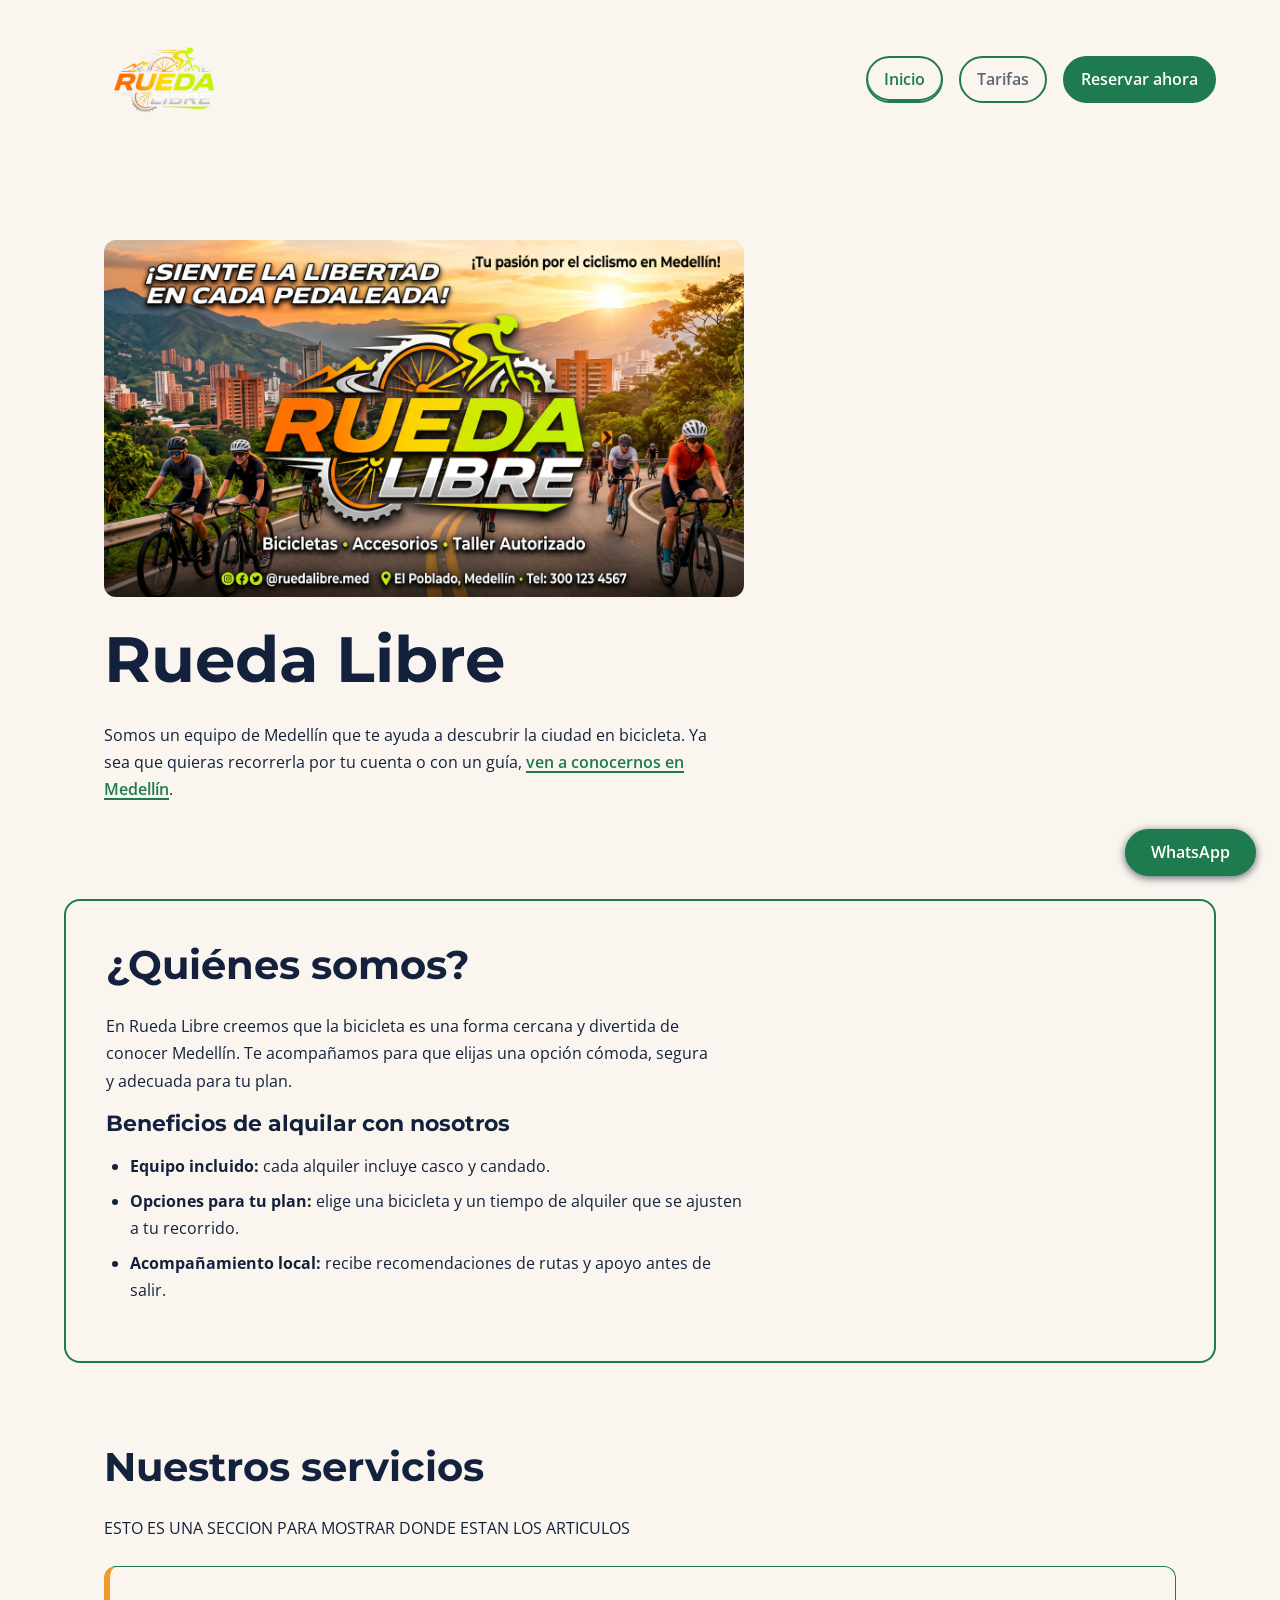
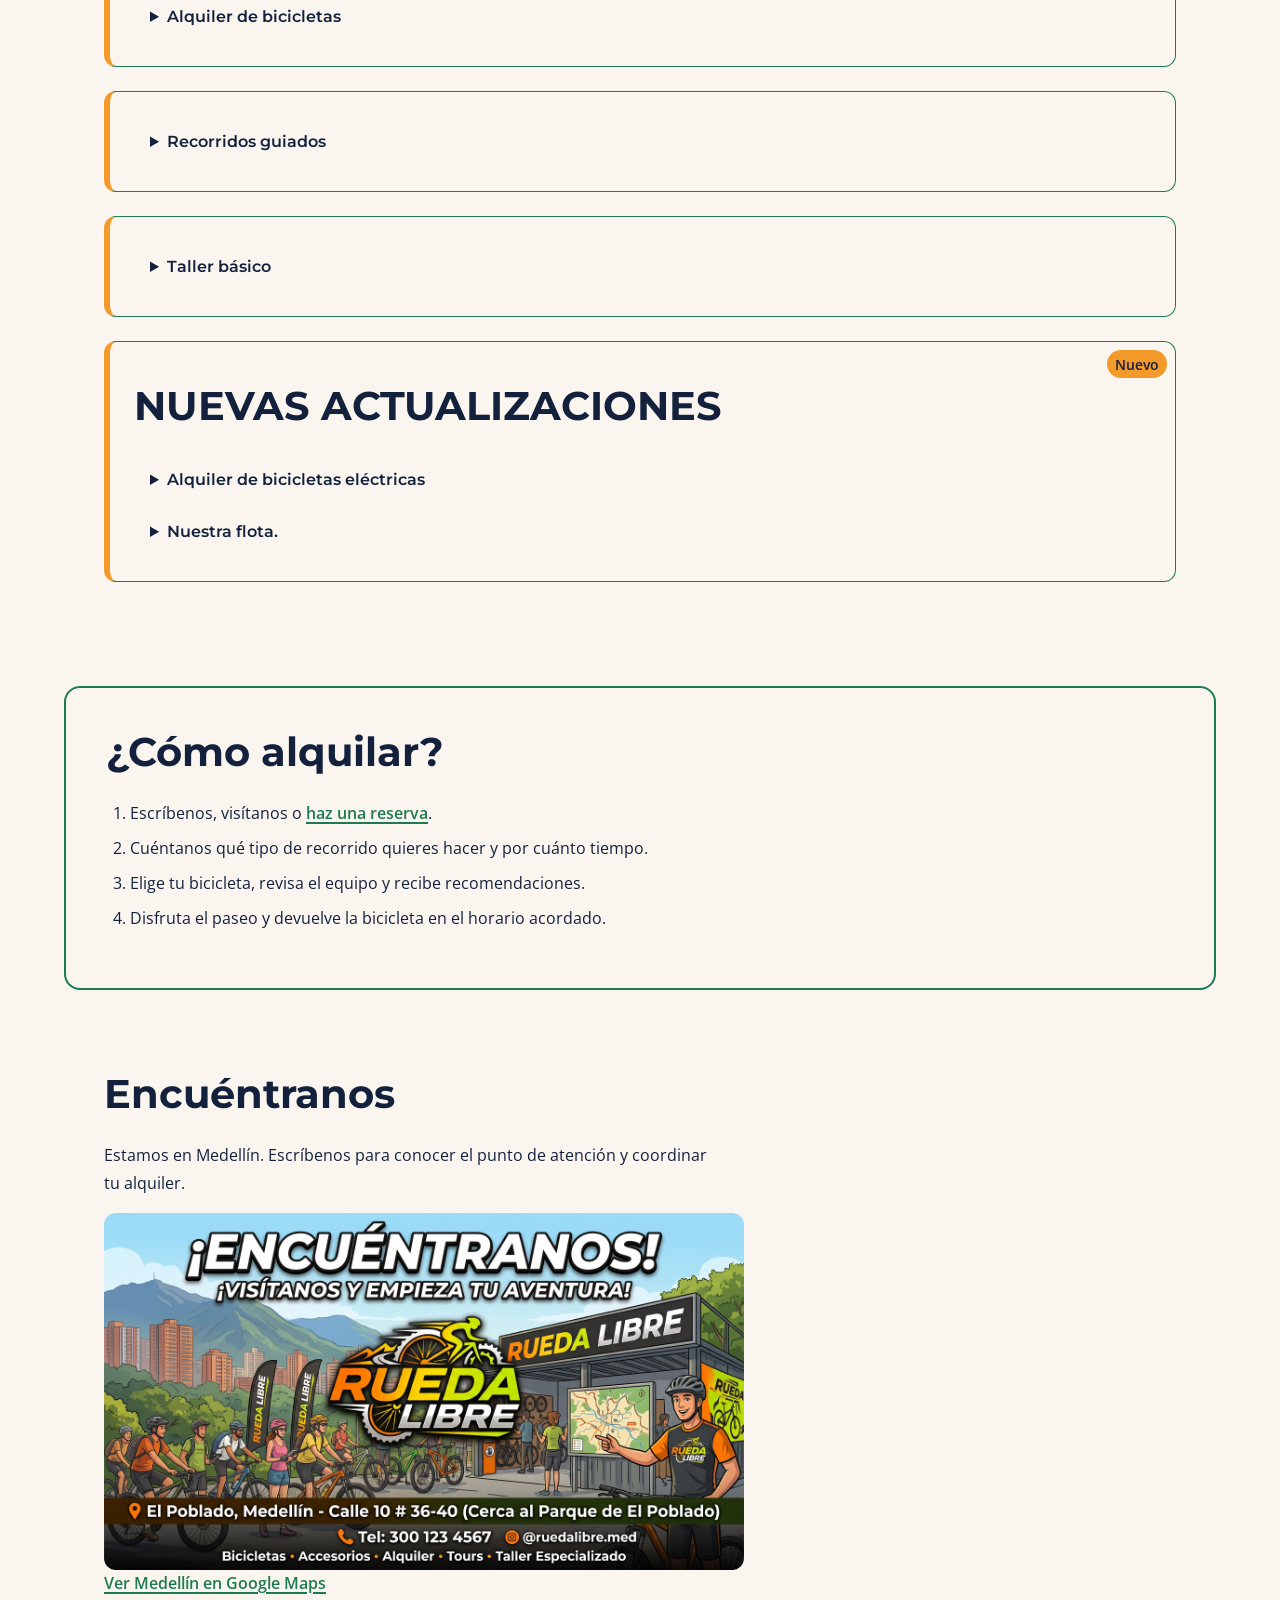
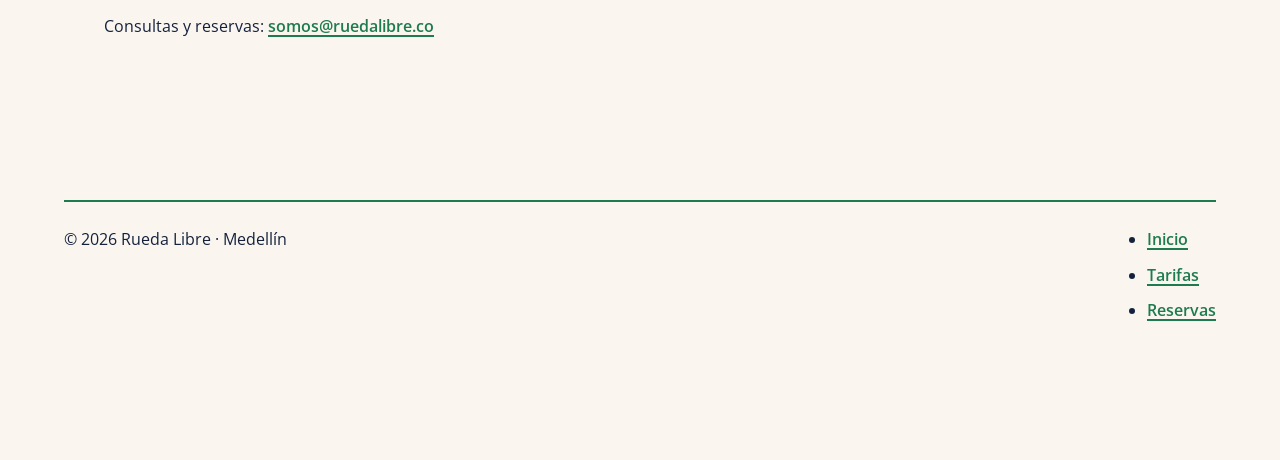
==== commit b342dd50: "FASE 4: Rueda Libre" ====
--- a/Rueda-libre/index.html
+++ b/Rueda-libre/index.html
@@ -14,7 +14,7 @@
 <body>
   <a href="#contenido-principal">Saltar al contenido principal</a>
   <header class="site-header">
-    <a class="brand" href="index.html" aria-label="Rueda Libre, inicio"><img src="img/RUEDALIBRE.png" alt="Logo de Rueda Libre" width="200"></a>
+    <a class="brand" href="index.html" aria-label="Rueda Libre, inicio"><img src="img/RUEDALIBRE.png" alt="Logo de Rueda Libre" width= "200"></a>
     <nav class="site-nav" aria-label="Navegación principal">
       <ul id="menu">
         <li><a href="index.html" class="activo" aria-current="page">Inicio</a></li>
@@ -43,6 +43,7 @@
 
     <section id="servicios">
       <h2>Nuestros servicios</h2>
+      <P>ESTO ES UNA SECCION PARA MOSTRAR DONDE ESTAN LOS ARTICULOS</P>
       <article class="service-card">
         <details>
           <summary>Alquiler de bicicletas</summary>
@@ -81,6 +82,41 @@
           <p>Recorre más distancia con asistencia eléctrica y disfruta Medellín a tu ritmo. El alquiler incluye casco y candado; <em>una alternativa cómoda para descubrir nuevos lugares</em>. <a href="paginas/tarifas.html#alquiler">Consulta las tarifas de bicicletas eléctricas</a>.</p>
           <img src="img/electricas.png" alt="Anuncio de alquiler de bicicletas eléctricas urbanas y de montaña, con información sobre sus características." width="200" height="150">
         </details>
+        <section id="alquiler">
+      <details>
+        <summary>Nuestra flota.</summary>
+        <p>Elige la bicicleta que mejor se adapte a tu paseo y recorre Medellín a tu ritmo. El alquiler <strong>incluye casco y candado</strong> para que salgas con lo esencial; <em>la ciudad se siente distinta cuando la recorres sin afán</em>.</p>
+      <table>
+        <caption>Nuestra flota.</caption>
+        <thead>
+          <tr>
+            <th scope="col">Tipo de bicicleta</th>
+            <th scope="col">1 hora</th>
+            <th scope="col">Medio día (4 h)</th>
+            <th scope="col">Día completo</th>
+          </tr>
+        </thead>
+        <tbody>
+          <tr>
+            <th scope="row"><img src="https://imgs.search.brave.com/Cx0k-efcVYz7tnXyzC3G7c8Nnk8FoUAL5urptZ-dMdo/rs:fit:860:0:0:0/g:ce/aHR0cHM6Ly9iaWNp/Y2xldGFzdXJiYW5h/cy5lcy93cC1jb250/ZW50L3VwbG9hZHMv/MjAyMC8wMS9iaWNp/Y2xldGEtdXJiYW5h/LWVsb3BzLTEyMC5q/cGc" > class=".img-new" th>
+            <td>$10.000</td>
+            <td>$30.000</td>
+            <td>$50.000</td>
+          </tr>
+          <tr>
+            <th scope="row"><img src="https://imgs.search.brave.com/EQn-YhaMCyAsRMKh5zFPl8Cv4bcKcTE6JkyOEOZYaSE/rs:fit:860:0:0:0/g:ce/aHR0cHM6Ly9jdWJl/YmlrZXN0b3JlLm14/L2Nkbi9zaG9wL2Zp/bGVzL0NVQkVfQWlt/X09ORV9zdW5kb3du/ZXJfYmxhY2tfMjAy/Ni0yLmpwZz92PTE3/NjQ3MTUzMjYmd2lk/dGg9MTkyMA" id=".img-new"</th>
+            <td>$15.000</td>
+            <td>$45.000</td>
+            <td>$70.000</td>
+          </tr>
+          <tr>
+            <th scope="row"><img src="https://imgs.search.brave.com/mQj08mNT0Js2VRd2Ze4HfslIsneyJfuKGAYNxTzuFDg/rs:fit:500:0:1:0/g:ce/aHR0cHM6Ly9lLWJp/a2VzYXJnZW50aW5h/LmNvbS93cC1jb250/ZW50L3VwbG9hZHMv/MjAyNi8wMy9CaWNp/Y2xldGFzX2VsZWN0/cmljYXMucG5n" id=".img-new"></th>
+            <td>$25.000</td>
+            <td>$70.000</td>
+            <td>$110.000</td>
+          </tr>
+        </tbody>
+       </table>
       </article>
     </section>
 
@@ -102,6 +138,7 @@
       <p>Consultas y reservas: <a href="mailto:somos@ruedalibre.co">somos@ruedalibre.co</a></p>
     </section>
   </main>
+
   <footer class="site-footer">
     <p>© 2026 Rueda Libre · Medellín</p>
     <nav aria-label="Navegación"><ul>
@@ -110,6 +147,8 @@
       <li><a href="paginas/reservas.html">Reservas</a></li>
     </ul></nav>
   </footer>
+
   <a class="whatsapp-float" href="https://wa.me/573000000000" target="_blank" rel="noopener noreferrer">WhatsApp</a>
+
 </body>
 </html>
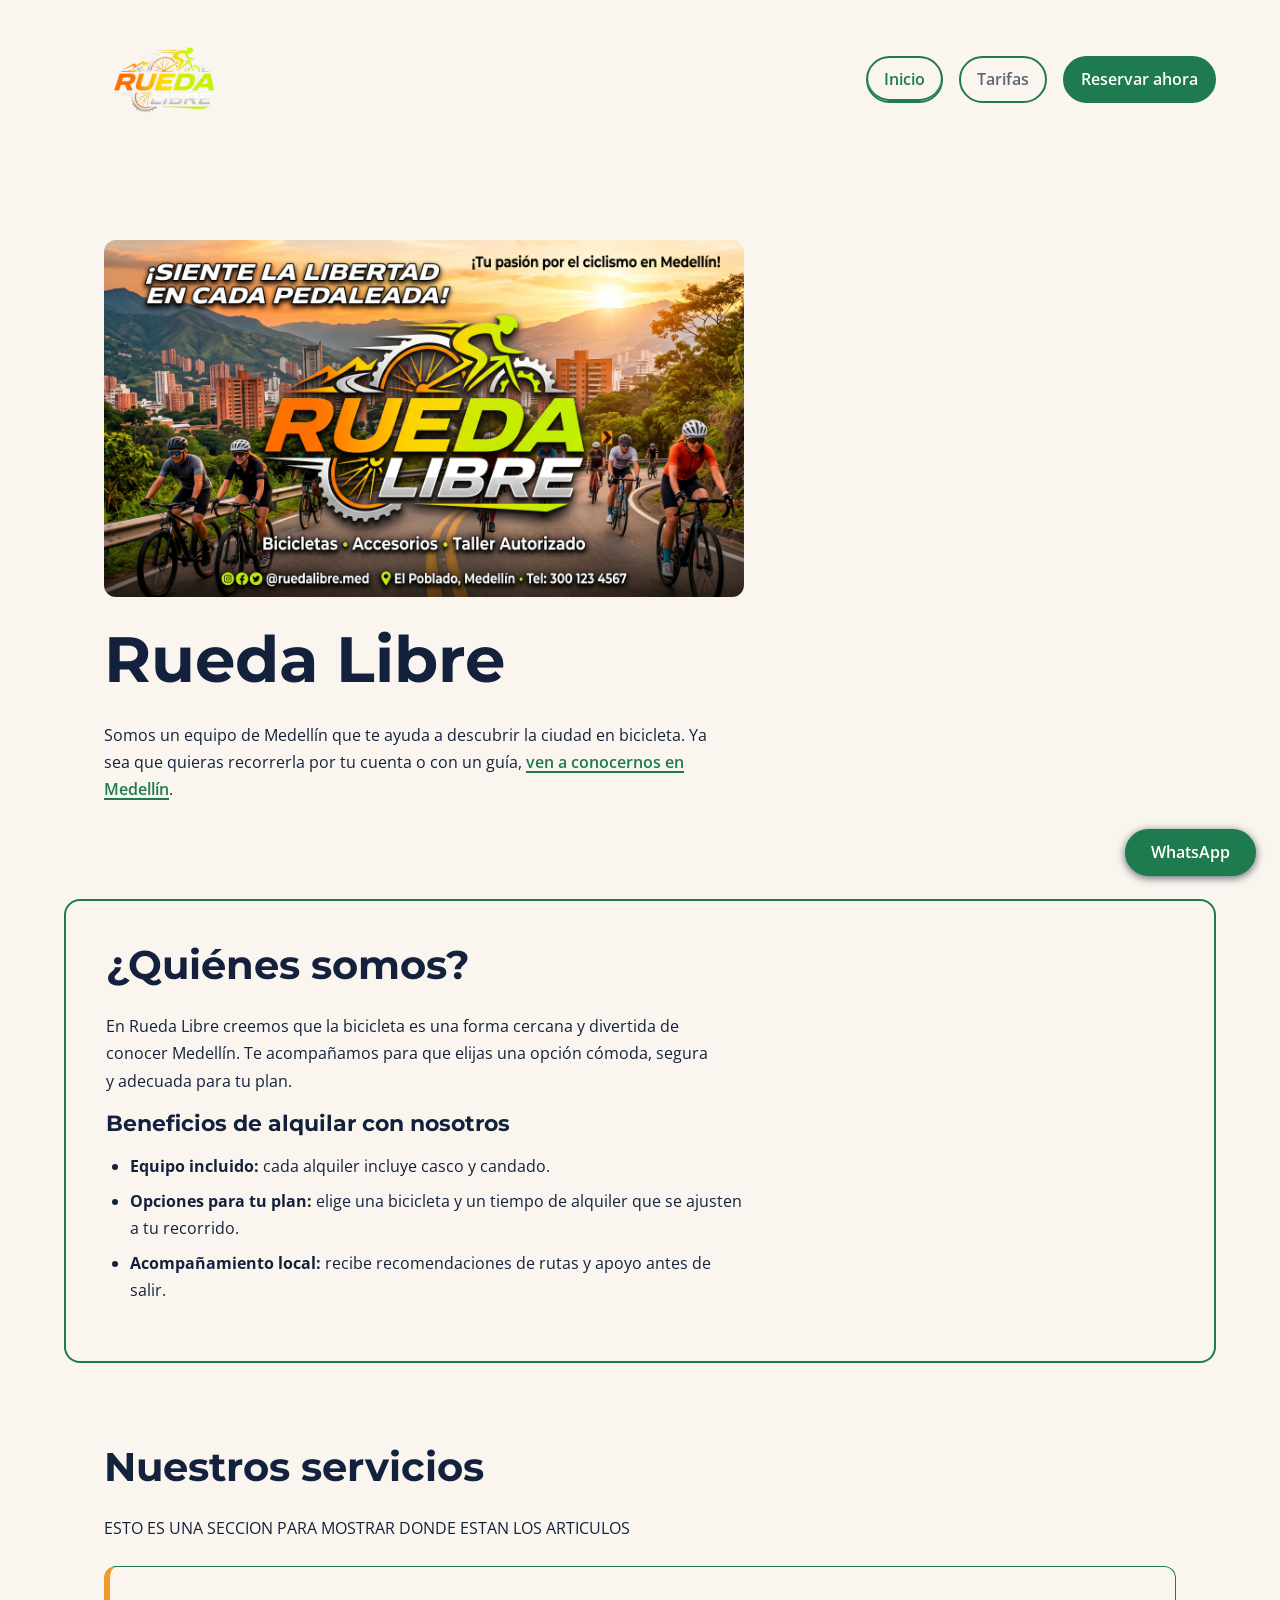
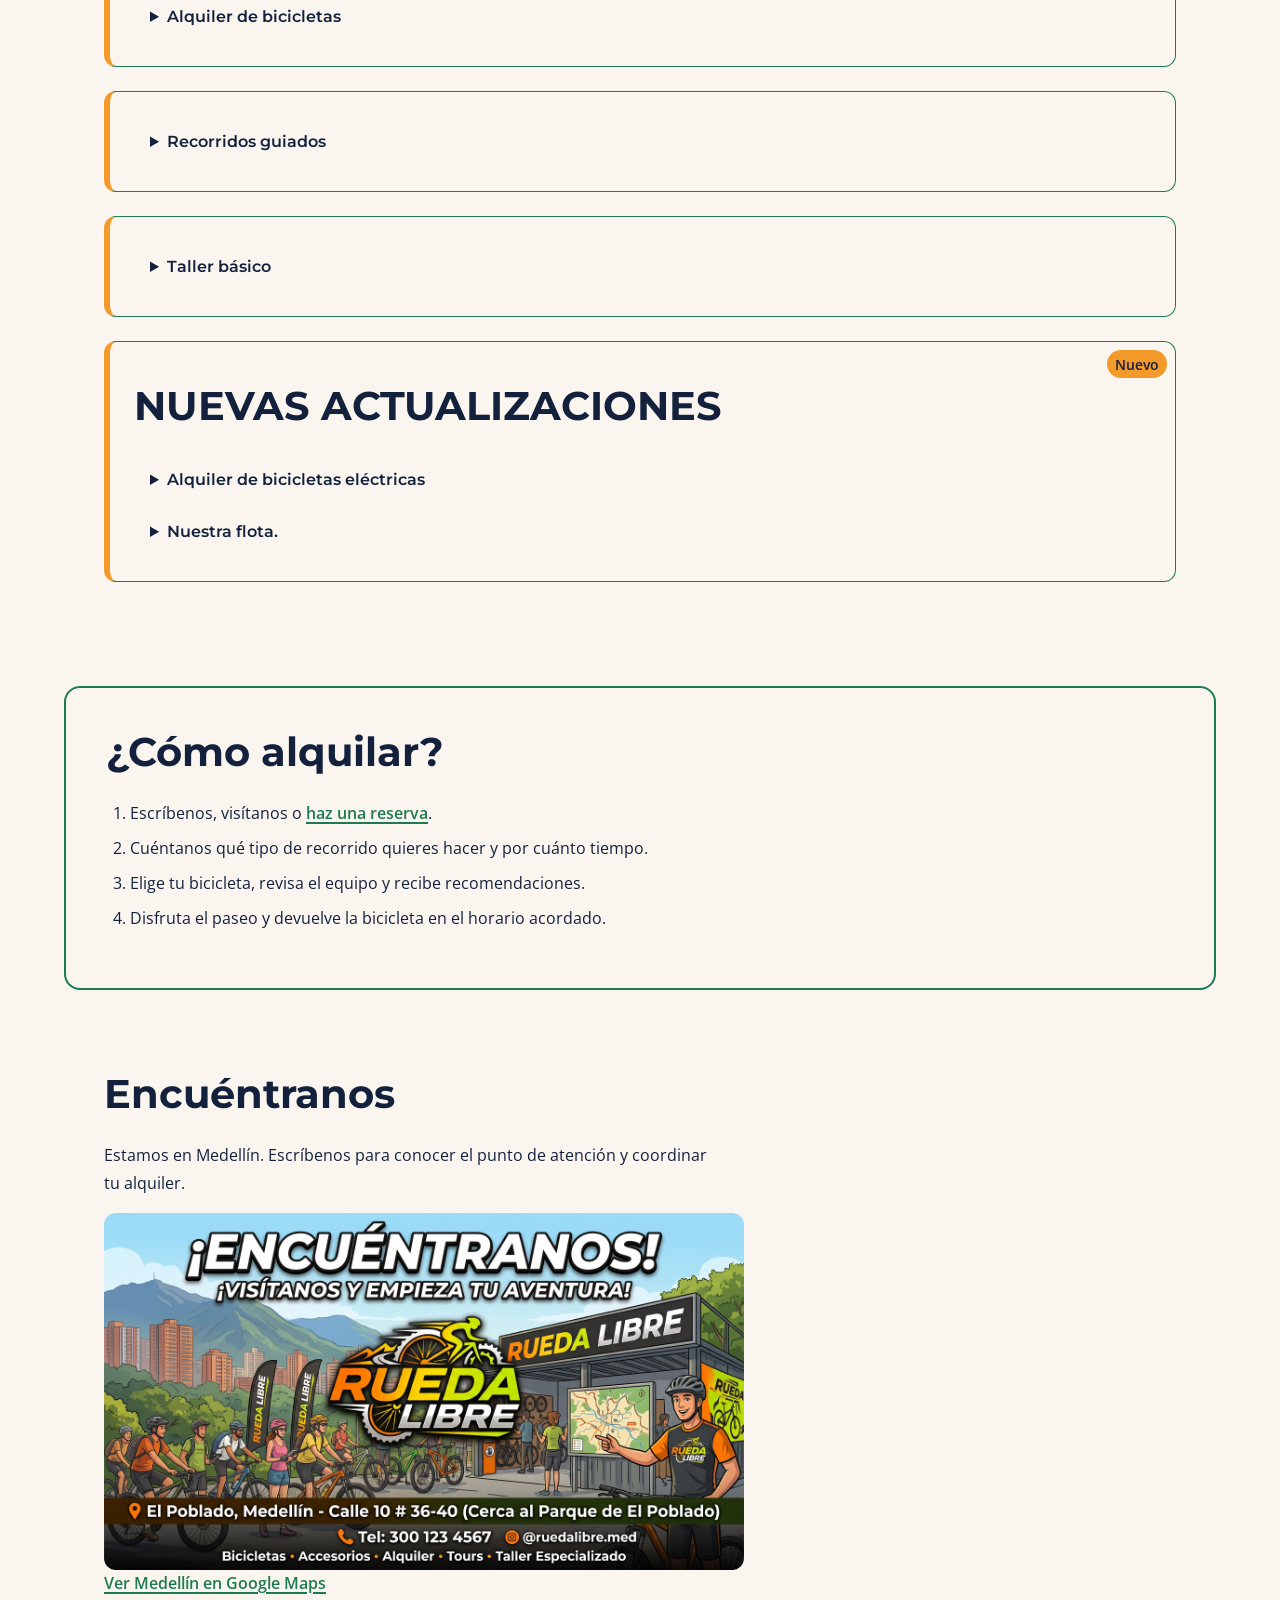
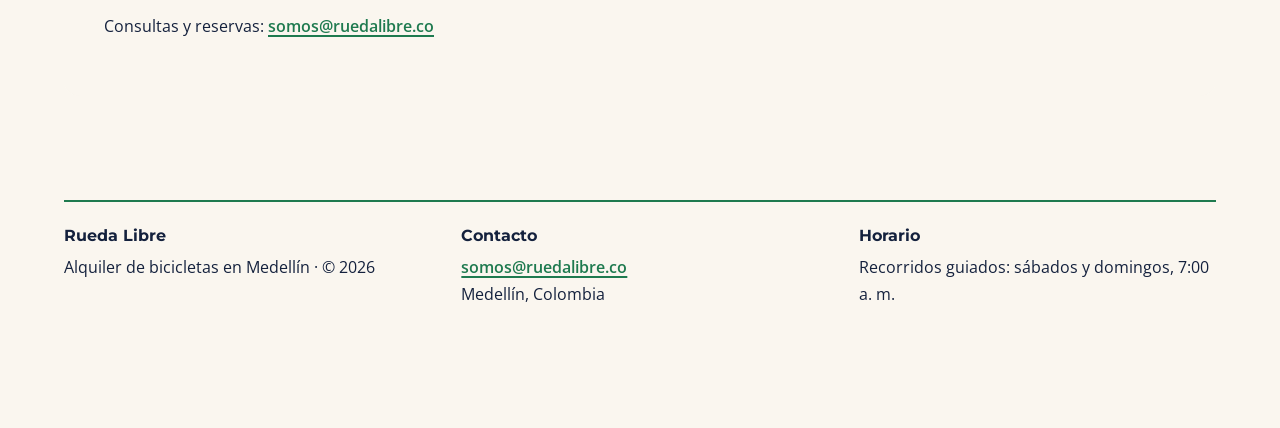
==== commit b4c3319d: "FASE 4: Rueda Libre" ====
--- a/Rueda-libre/index.html
+++ b/Rueda-libre/index.html
@@ -8,7 +8,7 @@
   <link rel="preconnect" href="https://fonts.googleapis.com">
   <link rel="preconnect" href="https://fonts.gstatic.com" crossorigin>
   <link href="https://fonts.googleapis.com/css2?family=Montserrat:wght@700&family=Open+Sans:wght@400;600&display=swap" rel="stylesheet">
-  <link rel="stylesheet" href="css/styles.css?v=1.0-final">
+  <link rel="stylesheet" href="css/styles.css?v=2.0-flexbox">
   <title>Rueda Libre | Alquiler de bicicletas en Medellín</title>
 </head>
 <body>
@@ -140,12 +140,19 @@
   </main>
 
   <footer class="site-footer">
-    <p>© 2026 Rueda Libre · Medellín</p>
-    <nav aria-label="Navegación"><ul>
-      <li><a href="index.html" aria-current="page">Inicio</a></li>
-      <li><a href="paginas/tarifas.html">Tarifas</a></li>
-      <li><a href="paginas/reservas.html">Reservas</a></li>
-    </ul></nav>
+    <section class="footer-block" aria-labelledby="footer-marca">
+      <h2 id="footer-marca">Rueda Libre</h2>
+      <p>Alquiler de bicicletas en Medellín · © 2026</p>
+    </section>
+    <section class="footer-block" aria-labelledby="footer-contacto">
+      <h2 id="footer-contacto">Contacto</h2>
+      <p><a href="mailto:somos@ruedalibre.co">somos@ruedalibre.co</a></p>
+      <p>Medellín, Colombia</p>
+    </section>
+    <section class="footer-block" aria-labelledby="footer-horario">
+      <h2 id="footer-horario">Horario</h2>
+      <p>Recorridos guiados: sábados y domingos, 7:00 a. m.</p>
+    </section>
   </footer>
 
   <a class="whatsapp-float" href="https://wa.me/573000000000" target="_blank" rel="noopener noreferrer">WhatsApp</a>
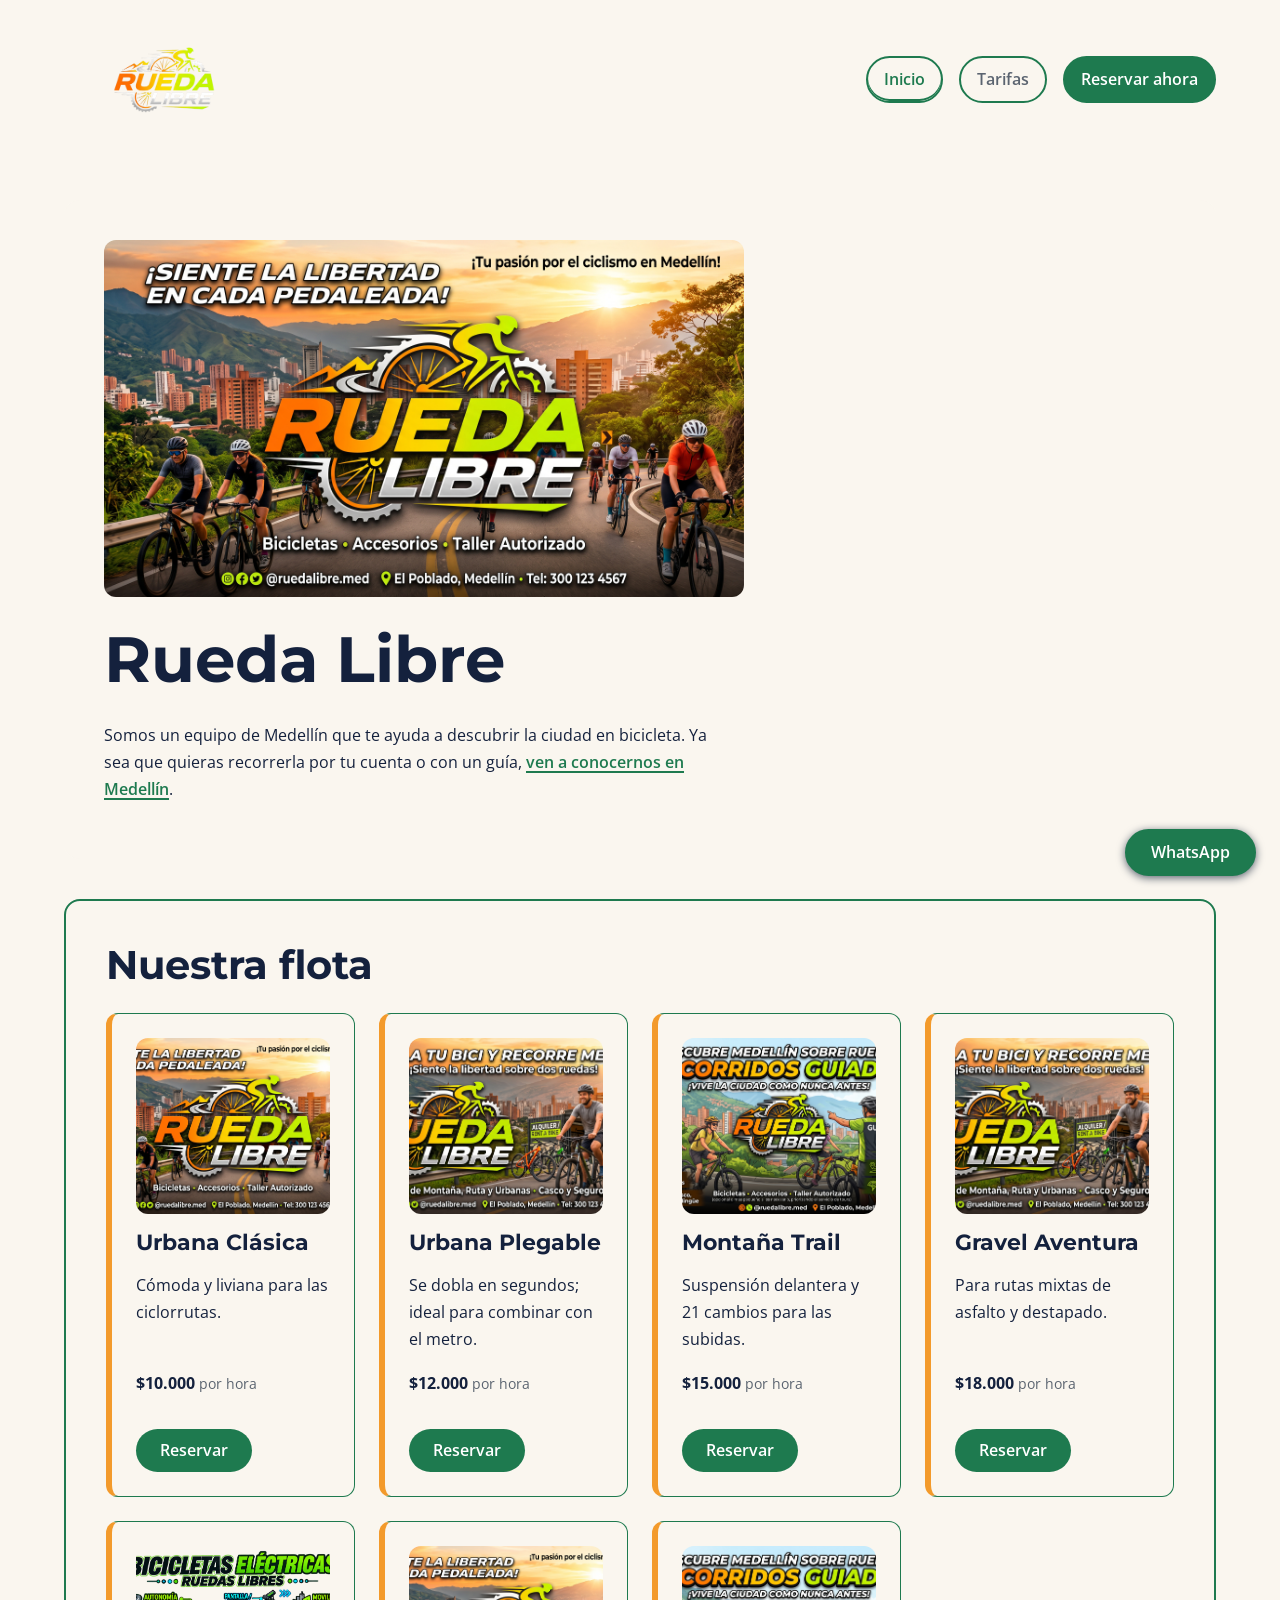
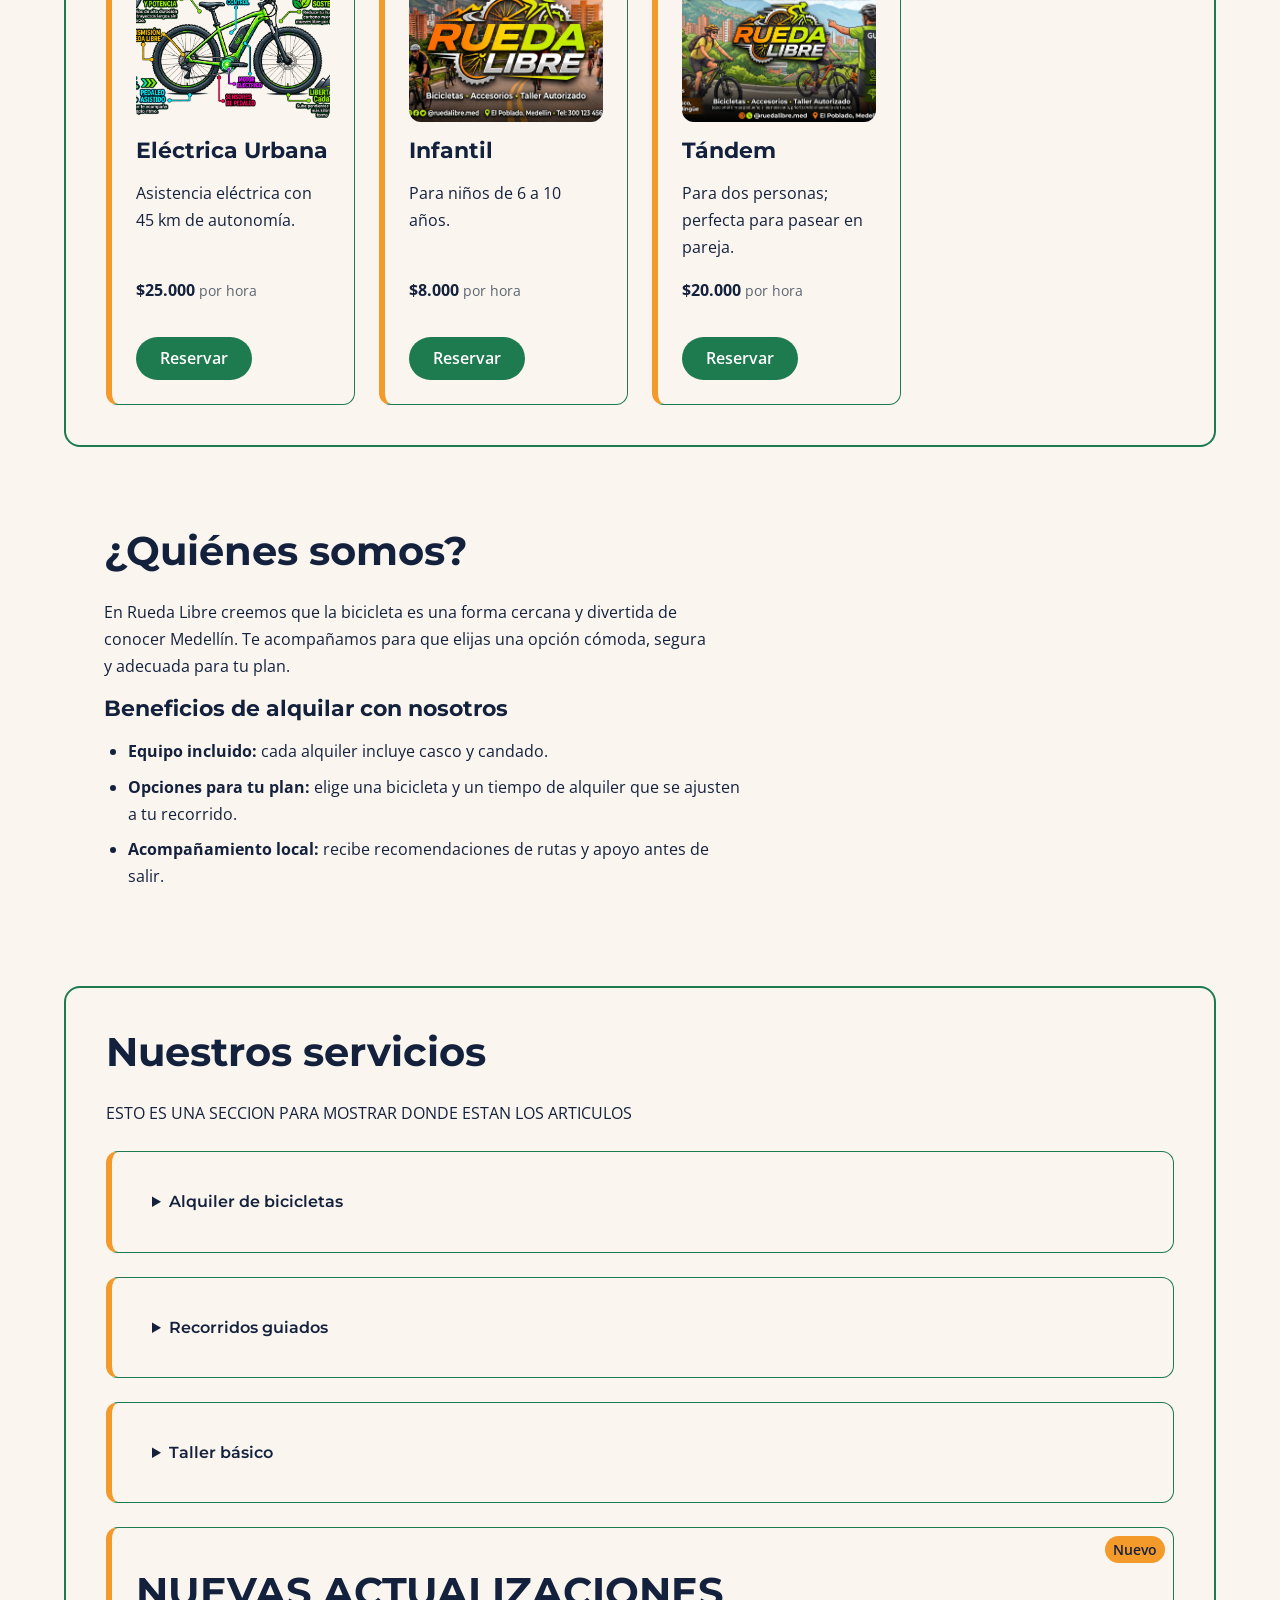
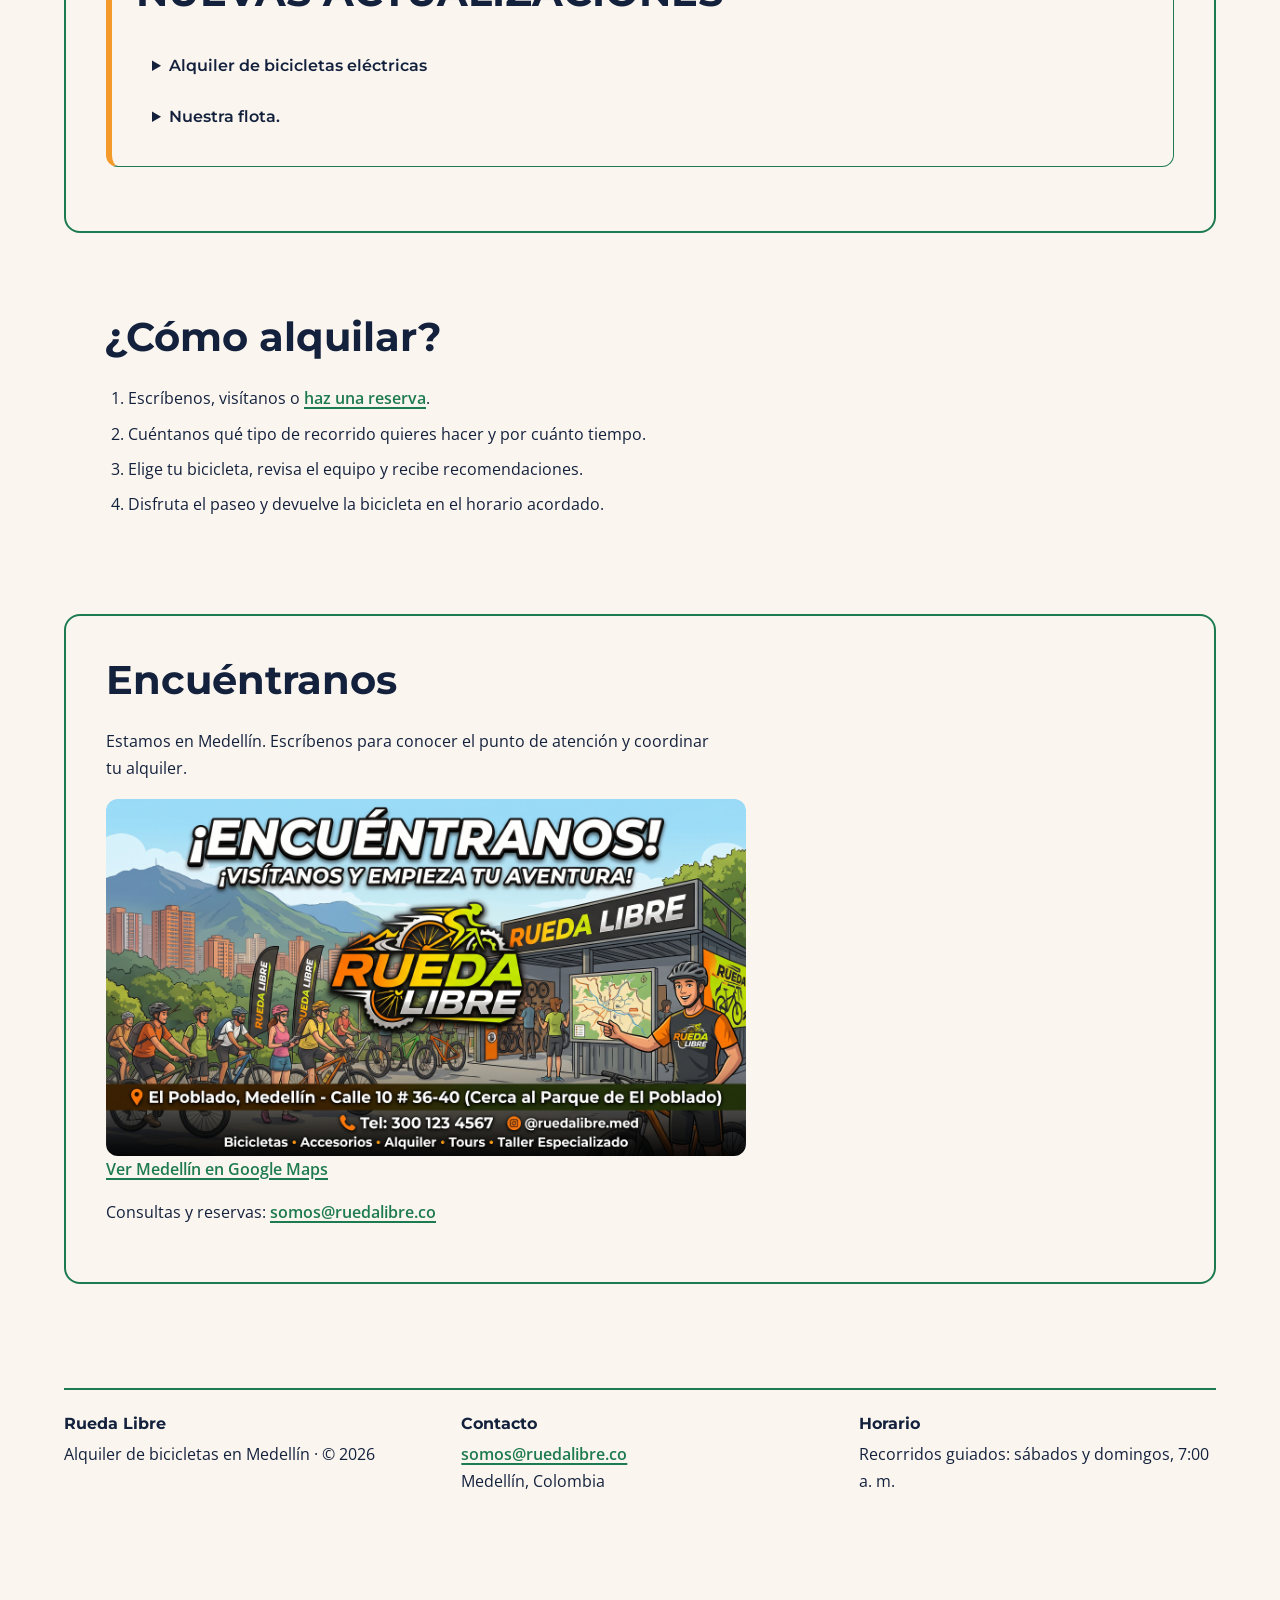
==== commit 50f95537: "FASE 4: Rueda Libre" ====
--- a/Rueda-libre/index.html
+++ b/Rueda-libre/index.html
@@ -30,6 +30,60 @@
       <h1 id="titulo-inicio">Rueda Libre</h1>
       <p>Somos un equipo de Medellín que te ayuda a descubrir la ciudad en bicicleta. Ya sea que quieras recorrerla por tu cuenta o con un guía, <a href="#encuentranos">ven a conocernos en Medellín</a>.</p>
     </section>
+    <section class="fleet-section" aria-labelledby="titulo-flota">
+      <h2 id="titulo-flota">Nuestra flota</h2>
+      <div class="fleet-grid">
+        <article class="fleet-card">
+          <img src="img/ruedalibreportada.jpeg" alt="Ciclistas recorren Medellín en bicicletas urbanas" loading="lazy">
+          <h3>Urbana Clásica</h3>
+          <p>Cómoda y liviana para las ciclorrutas.</p>
+          <p class="fleet-price">$10.000 <span>por hora</span></p>
+          <a class="fleet-reserve" href="paginas/reservas.html">Reservar</a>
+        </article>
+        <article class="fleet-card">
+          <img src="img/alquiler.jpeg" alt="Bicicletas disponibles para alquilar en Rueda Libre" loading="lazy">
+          <h3>Urbana Plegable</h3>
+          <p>Se dobla en segundos; ideal para combinar con el metro.</p>
+          <p class="fleet-price">$12.000 <span>por hora</span></p>
+          <a class="fleet-reserve" href="paginas/reservas.html">Reservar</a>
+        </article>
+        <article class="fleet-card">
+          <img src="img/rutas.jpeg" alt="Grupo de ciclistas en un recorrido por Medellín" loading="lazy">
+          <h3>Montaña Trail</h3>
+          <p>Suspensión delantera y 21 cambios para las subidas.</p>
+          <p class="fleet-price">$15.000 <span>por hora</span></p>
+          <a class="fleet-reserve" href="paginas/reservas.html">Reservar</a>
+        </article>
+        <article class="fleet-card">
+          <img src="img/alquiler.jpeg" alt="Bicicletas de alquiler para recorrer Medellín" loading="lazy">
+          <h3>Gravel Aventura</h3>
+          <p>Para rutas mixtas de asfalto y destapado.</p>
+          <p class="fleet-price">$18.000 <span>por hora</span></p>
+          <a class="fleet-reserve" href="paginas/reservas.html">Reservar</a>
+        </article>
+        <article class="fleet-card">
+          <img src="img/electricas.png" alt="Bicicleta eléctrica de Rueda Libre" loading="lazy">
+          <h3>Eléctrica Urbana</h3>
+          <p>Asistencia eléctrica con 45 km de autonomía.</p>
+          <p class="fleet-price">$25.000 <span>por hora</span></p>
+          <a class="fleet-reserve" href="paginas/reservas.html">Reservar</a>
+        </article>
+        <article class="fleet-card">
+          <img src="img/ruedalibreportada.jpeg" alt="Personas disfrutando un paseo en bicicleta" loading="lazy">
+          <h3>Infantil</h3>
+          <p>Para niños de 6 a 10 años.</p>
+          <p class="fleet-price">$8.000 <span>por hora</span></p>
+          <a class="fleet-reserve" href="paginas/reservas.html">Reservar</a>
+        </article>
+        <article class="fleet-card">
+          <img src="img/rutas.jpeg" alt="Ciclistas comparten un recorrido en grupo" loading="lazy">
+          <h3>Tándem</h3>
+          <p>Para dos personas; perfecta para pasear en pareja.</p>
+          <p class="fleet-price">$20.000 <span>por hora</span></p>
+          <a class="fleet-reserve" href="paginas/reservas.html">Reservar</a>
+        </article>
+      </div>
+    </section>
     <section id="quienes-somos">
       <h2>¿Quiénes somos?</h2>
       <p>En Rueda Libre creemos que la bicicleta es una forma cercana y divertida de conocer Medellín. Te acompañamos para que elijas una opción cómoda, segura y adecuada para tu plan.</p>
--- a/Rueda-libre/css/styles.css
+++ b/Rueda-libre/css/styles.css
@@ -174,6 +174,51 @@
 main > section#recorridos {
   border: 2px solid var(--color-verde-ruta);
 }
+.fleet-grid {
+  display: grid;
+  grid-template-columns: repeat(auto-fit, minmax(min(100%, 15rem), 1fr));
+  gap: var(--espacio-md);
+}
+.fleet-card {
+  display: flex;
+  min-width: 0;
+  flex-direction: column;
+  justify-content: flex-start;
+  margin: 0;
+}
+.fleet-card img {
+  width: 100%;
+  height: 11rem;
+  object-fit: cover;
+}
+.fleet-card h3 {
+  margin-block: var(--espacio-sm);
+}
+.fleet-card .fleet-price {
+  margin-top: auto;
+  margin-bottom: var(--espacio-sm);
+  font-weight: 700;
+}
+.fleet-price span {
+  color: var(--color-gris-asfalto);
+  font-size: 0.875rem;
+  font-weight: 400;
+}
+.fleet-reserve {
+  display: inline-block;
+  width: fit-content;
+  margin-top: var(--espacio-sm);
+  padding: var(--espacio-xs) var(--espacio-md);
+  border-radius: 999rem;
+  background-color: var(--color-verde-ruta);
+  color: var(--color-blanco);
+  text-decoration: none;
+}
+.fleet-reserve:hover,
+.fleet-reserve:focus-visible {
+  background-color: var(--color-naranja-pedal);
+  color: var(--color-azul-noche);
+}
 .hero {
   display: flex;
   min-height: 72vh;
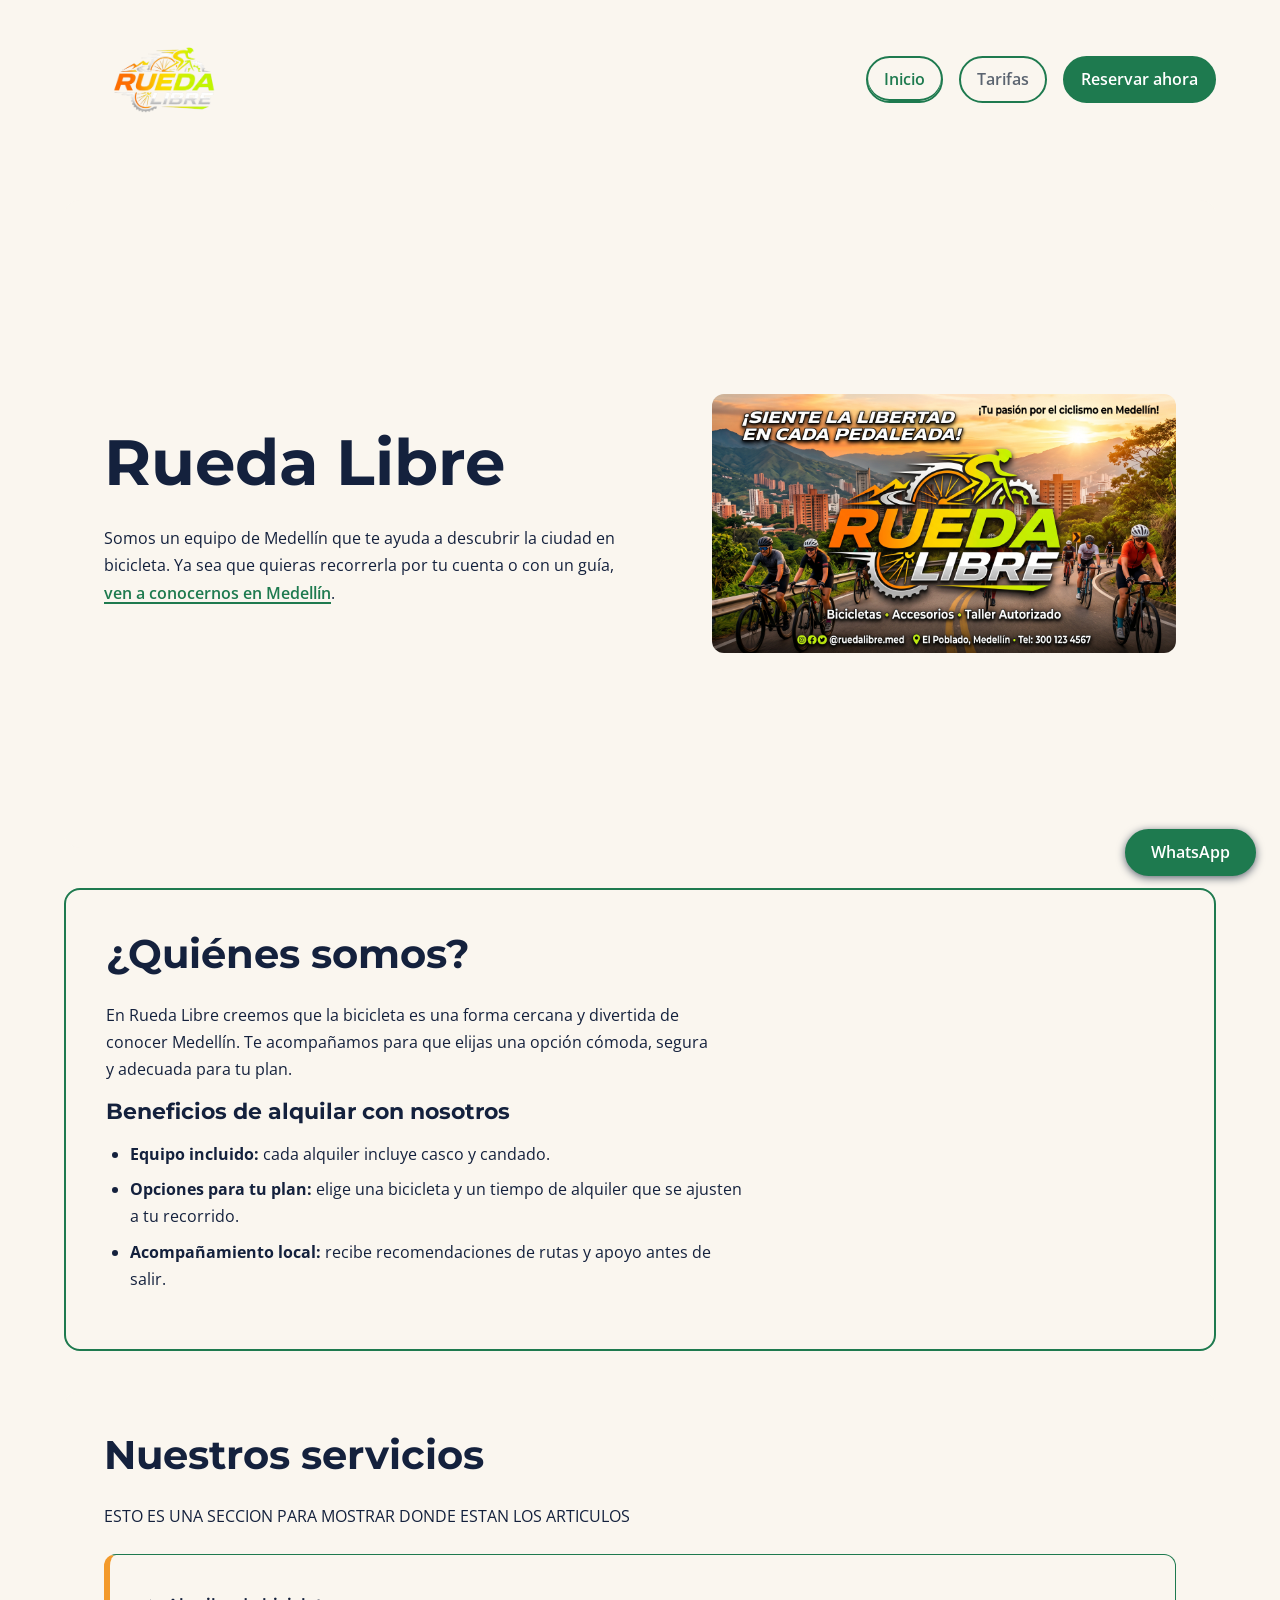
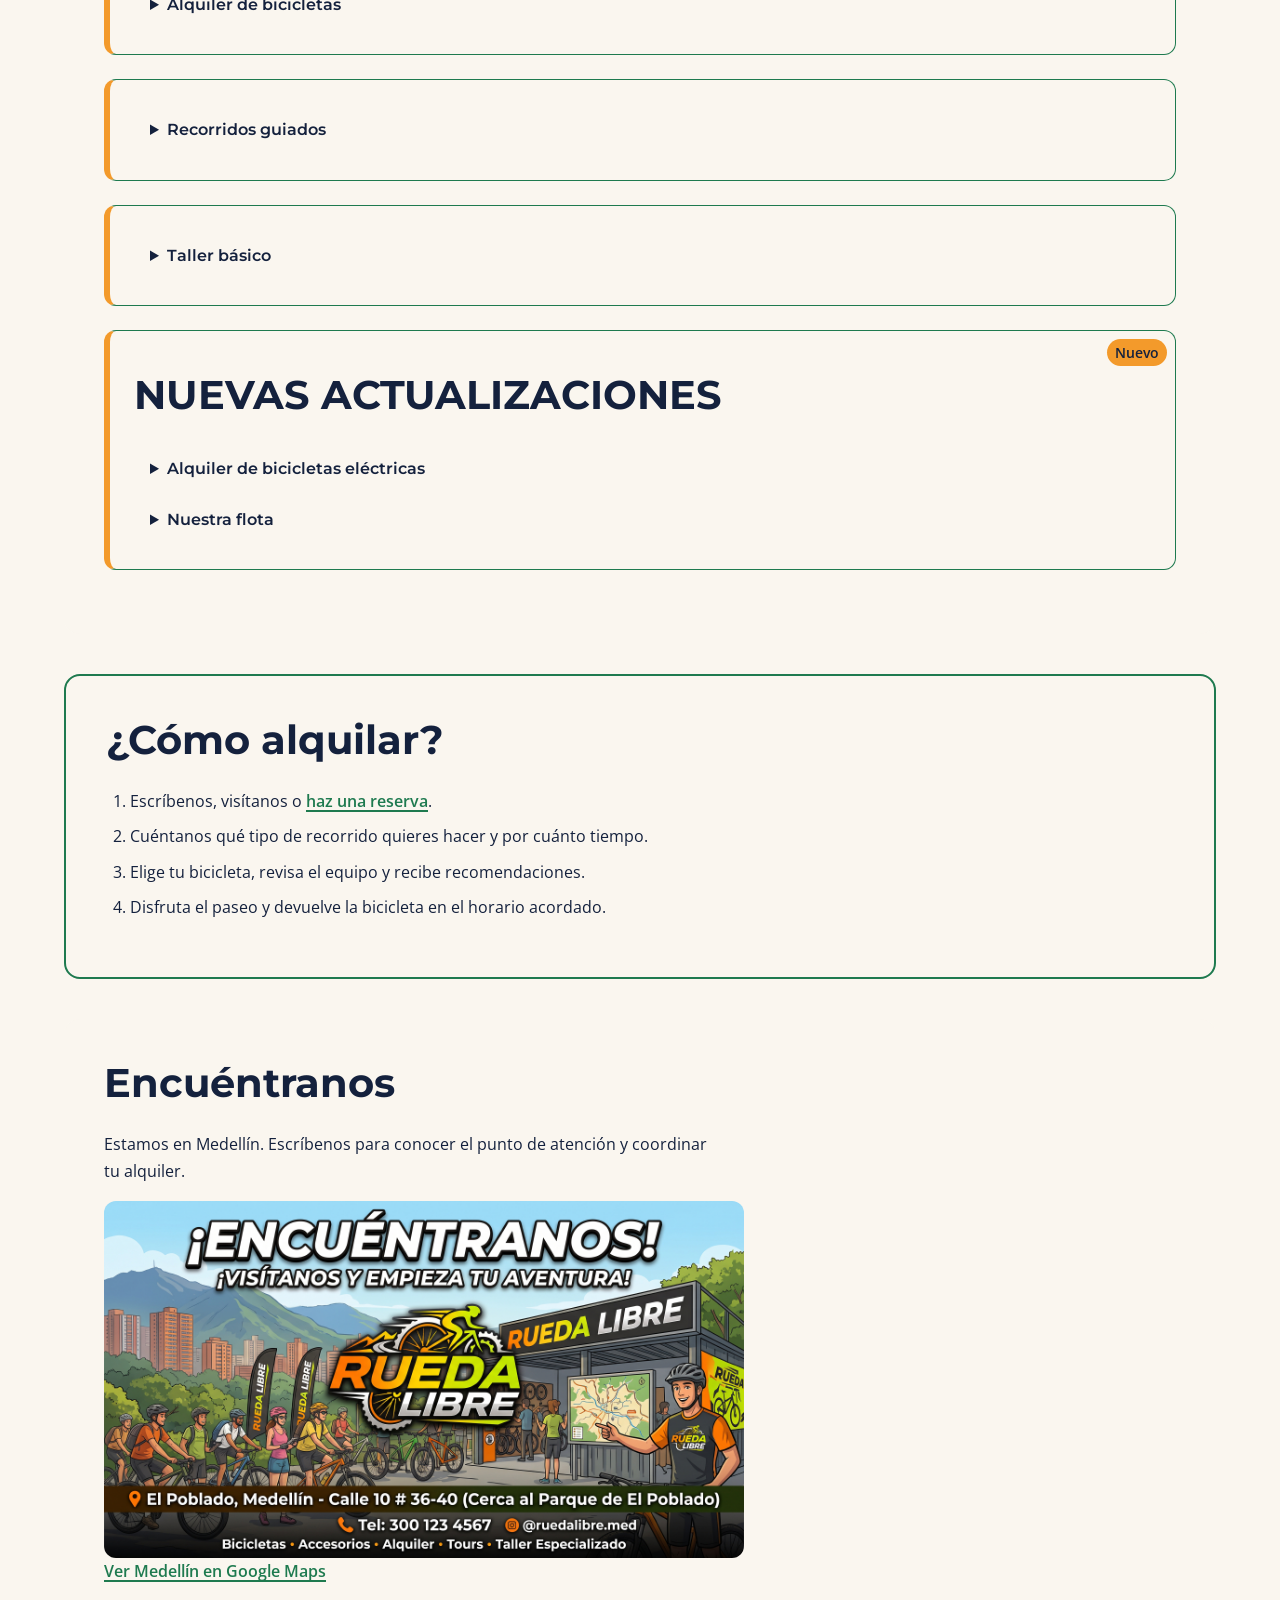
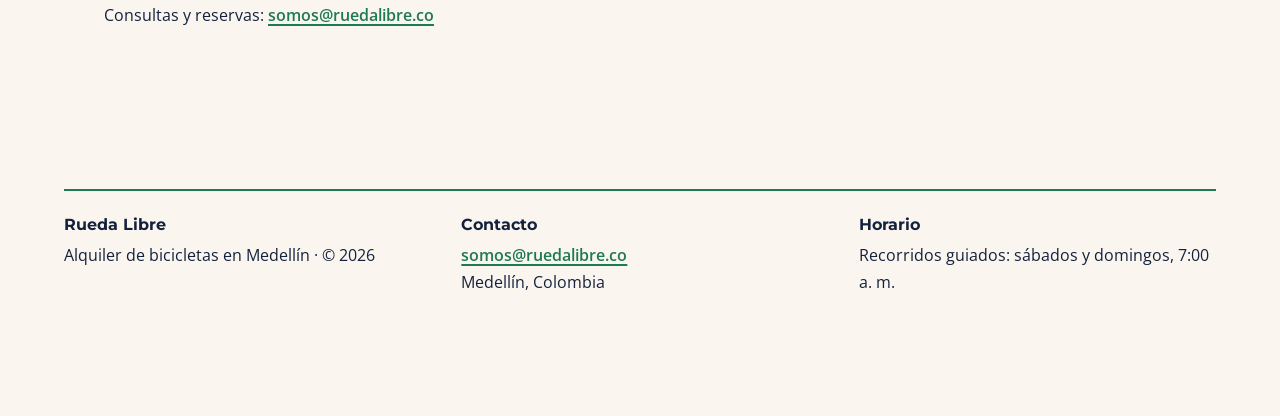
==== commit 149240ba: "FASE 4: Rueda libre" ====
--- a/Rueda-libre/index.html
+++ b/Rueda-libre/index.html
@@ -8,7 +8,7 @@
   <link rel="preconnect" href="https://fonts.googleapis.com">
   <link rel="preconnect" href="https://fonts.gstatic.com" crossorigin>
   <link href="https://fonts.googleapis.com/css2?family=Montserrat:wght@700&family=Open+Sans:wght@400;600&display=swap" rel="stylesheet">
-  <link rel="stylesheet" href="css/styles.css?v=2.0-flexbox">
+  <link rel="stylesheet" href="css/styles.css?v=1.5-mobile-first">
   <title>Rueda Libre | Alquiler de bicicletas en Medellín</title>
 </head>
 <body>
@@ -26,64 +26,13 @@
 
   <main id="contenido-principal" tabindex="-1">
     <section class="hero portada" aria-labelledby="titulo-inicio">
+      <div class="hero-copy">
+        <h1 id="titulo-inicio">Rueda Libre</h1>
+        <p>Somos un equipo de Medellín que te ayuda a descubrir la ciudad en bicicleta. Ya sea que quieras recorrerla por tu cuenta o con un guía, <a href="#encuentranos">ven a conocernos en Medellín</a>.</p>
+      </div>
       <figure><img src="img/ruedalibreportada.jpeg" alt="Ciclistas recorren Medellín en una imagen promocional de Rueda Libre" width="640"></figure>
-      <h1 id="titulo-inicio">Rueda Libre</h1>
-      <p>Somos un equipo de Medellín que te ayuda a descubrir la ciudad en bicicleta. Ya sea que quieras recorrerla por tu cuenta o con un guía, <a href="#encuentranos">ven a conocernos en Medellín</a>.</p>
-    </section>
-    <section class="fleet-section" aria-labelledby="titulo-flota">
-      <h2 id="titulo-flota">Nuestra flota</h2>
-      <div class="fleet-grid">
-        <article class="fleet-card">
-          <img src="img/ruedalibreportada.jpeg" alt="Ciclistas recorren Medellín en bicicletas urbanas" loading="lazy">
-          <h3>Urbana Clásica</h3>
-          <p>Cómoda y liviana para las ciclorrutas.</p>
-          <p class="fleet-price">$10.000 <span>por hora</span></p>
-          <a class="fleet-reserve" href="paginas/reservas.html">Reservar</a>
-        </article>
-        <article class="fleet-card">
-          <img src="img/alquiler.jpeg" alt="Bicicletas disponibles para alquilar en Rueda Libre" loading="lazy">
-          <h3>Urbana Plegable</h3>
-          <p>Se dobla en segundos; ideal para combinar con el metro.</p>
-          <p class="fleet-price">$12.000 <span>por hora</span></p>
-          <a class="fleet-reserve" href="paginas/reservas.html">Reservar</a>
-        </article>
-        <article class="fleet-card">
-          <img src="img/rutas.jpeg" alt="Grupo de ciclistas en un recorrido por Medellín" loading="lazy">
-          <h3>Montaña Trail</h3>
-          <p>Suspensión delantera y 21 cambios para las subidas.</p>
-          <p class="fleet-price">$15.000 <span>por hora</span></p>
-          <a class="fleet-reserve" href="paginas/reservas.html">Reservar</a>
-        </article>
-        <article class="fleet-card">
-          <img src="img/alquiler.jpeg" alt="Bicicletas de alquiler para recorrer Medellín" loading="lazy">
-          <h3>Gravel Aventura</h3>
-          <p>Para rutas mixtas de asfalto y destapado.</p>
-          <p class="fleet-price">$18.000 <span>por hora</span></p>
-          <a class="fleet-reserve" href="paginas/reservas.html">Reservar</a>
-        </article>
-        <article class="fleet-card">
-          <img src="img/electricas.png" alt="Bicicleta eléctrica de Rueda Libre" loading="lazy">
-          <h3>Eléctrica Urbana</h3>
-          <p>Asistencia eléctrica con 45 km de autonomía.</p>
-          <p class="fleet-price">$25.000 <span>por hora</span></p>
-          <a class="fleet-reserve" href="paginas/reservas.html">Reservar</a>
-        </article>
-        <article class="fleet-card">
-          <img src="img/ruedalibreportada.jpeg" alt="Personas disfrutando un paseo en bicicleta" loading="lazy">
-          <h3>Infantil</h3>
-          <p>Para niños de 6 a 10 años.</p>
-          <p class="fleet-price">$8.000 <span>por hora</span></p>
-          <a class="fleet-reserve" href="paginas/reservas.html">Reservar</a>
-        </article>
-        <article class="fleet-card">
-          <img src="img/rutas.jpeg" alt="Ciclistas comparten un recorrido en grupo" loading="lazy">
-          <h3>Tándem</h3>
-          <p>Para dos personas; perfecta para pasear en pareja.</p>
-          <p class="fleet-price">$20.000 <span>por hora</span></p>
-          <a class="fleet-reserve" href="paginas/reservas.html">Reservar</a>
-        </article>
-      </div>
-    </section>
+    </section>
+
     <section id="quienes-somos">
       <h2>¿Quiénes somos?</h2>
       <p>En Rueda Libre creemos que la bicicleta es una forma cercana y divertida de conocer Medellín. Te acompañamos para que elijas una opción cómoda, segura y adecuada para tu plan.</p>
@@ -130,47 +79,84 @@
 
       <article class="service-card service-card--new">
         <span class="badge-new">Nuevo</span>
-         <h2>NUEVAS ACTUALIZACIONES</h2>
+        <h2>NUEVAS ACTUALIZACIONES</h2>
         <details>
           <summary>Alquiler de bicicletas eléctricas</summary>
           <p>Recorre más distancia con asistencia eléctrica y disfruta Medellín a tu ritmo. El alquiler incluye casco y candado; <em>una alternativa cómoda para descubrir nuevos lugares</em>. <a href="paginas/tarifas.html#alquiler">Consulta las tarifas de bicicletas eléctricas</a>.</p>
           <img src="img/electricas.png" alt="Anuncio de alquiler de bicicletas eléctricas urbanas y de montaña, con información sobre sus características." width="200" height="150">
         </details>
-        <section id="alquiler">
-      <details>
-        <summary>Nuestra flota.</summary>
-        <p>Elige la bicicleta que mejor se adapte a tu paseo y recorre Medellín a tu ritmo. El alquiler <strong>incluye casco y candado</strong> para que salgas con lo esencial; <em>la ciudad se siente distinta cuando la recorres sin afán</em>.</p>
-      <table>
-        <caption>Nuestra flota.</caption>
-        <thead>
-          <tr>
-            <th scope="col">Tipo de bicicleta</th>
-            <th scope="col">1 hora</th>
-            <th scope="col">Medio día (4 h)</th>
-            <th scope="col">Día completo</th>
-          </tr>
-        </thead>
-        <tbody>
-          <tr>
-            <th scope="row"><img src="https://imgs.search.brave.com/Cx0k-efcVYz7tnXyzC3G7c8Nnk8FoUAL5urptZ-dMdo/rs:fit:860:0:0:0/g:ce/aHR0cHM6Ly9iaWNp/Y2xldGFzdXJiYW5h/cy5lcy93cC1jb250/ZW50L3VwbG9hZHMv/MjAyMC8wMS9iaWNp/Y2xldGEtdXJiYW5h/LWVsb3BzLTEyMC5q/cGc" > class=".img-new" th>
-            <td>$10.000</td>
-            <td>$30.000</td>
-            <td>$50.000</td>
-          </tr>
-          <tr>
-            <th scope="row"><img src="https://imgs.search.brave.com/EQn-YhaMCyAsRMKh5zFPl8Cv4bcKcTE6JkyOEOZYaSE/rs:fit:860:0:0:0/g:ce/aHR0cHM6Ly9jdWJl/YmlrZXN0b3JlLm14/L2Nkbi9zaG9wL2Zp/bGVzL0NVQkVfQWlt/X09ORV9zdW5kb3du/ZXJfYmxhY2tfMjAy/Ni0yLmpwZz92PTE3/NjQ3MTUzMjYmd2lk/dGg9MTkyMA" id=".img-new"</th>
-            <td>$15.000</td>
-            <td>$45.000</td>
-            <td>$70.000</td>
-          </tr>
-          <tr>
-            <th scope="row"><img src="https://imgs.search.brave.com/mQj08mNT0Js2VRd2Ze4HfslIsneyJfuKGAYNxTzuFDg/rs:fit:500:0:1:0/g:ce/aHR0cHM6Ly9lLWJp/a2VzYXJnZW50aW5h/LmNvbS93cC1jb250/ZW50L3VwbG9hZHMv/MjAyNi8wMy9CaWNp/Y2xldGFzX2VsZWN0/cmljYXMucG5n" id=".img-new"></th>
-            <td>$25.000</td>
-            <td>$70.000</td>
-            <td>$110.000</td>
-          </tr>
-        </tbody>
-       </table>
+        <details class="fleet-update">
+          <summary>Nuestra flota</summary>
+          <p>Conoce los siete modelos disponibles y elige la bicicleta para tu próximo recorrido.</p>
+          <table class="fleet-table">
+            <caption>Modelos de bicicleta disponibles y tarifa por hora</caption>
+            <thead>
+              <tr>
+                <th scope="col">Bicicleta</th>
+                <th scope="col">Descripción</th>
+                <th scope="col">Tarifa</th>
+              </tr>
+            </thead>
+            <tbody>
+              <tr>
+                <th scope="row">
+                  <img src="https://encrypted-tbn0.gstatic.com/images?q=tbn:ANd9GcRSv17VDKGREY0RJnPzRziacMe22HFYHTMZLqUhs-YmP_7pPSvpgGDOmcSY&s=10" alt="Bicicleta urbana clásica para recorrer la ciudad" loading="lazy">
+                  Urbana Clásica
+                </th>
+                <td>Cómoda y liviana para las ciclorrutas.</td>
+                <td><strong>$10.000</strong> por hora<br><a class="fleet-reserve" href="paginas/reservas.html">Reservar</a></td>
+              </tr>
+              <tr>
+                <th scope="row">
+                  <img src="https://encrypted-tbn0.gstatic.com/images?q=tbn:ANd9GcSkSqmMiK73mi7v0REi_UlheJehEZLHPZWkAqHgS5DTm2xWGRbEiJJ8yrc&s=10" alt="Bicicleta plegable compacta para transporte urbano" loading="lazy">
+                  Urbana Plegable
+                </th>
+                <td>Se dobla en segundos; ideal para combinar con el metro.</td>
+                <td><strong>$12.000</strong> por hora<br><a class="fleet-reserve" href="paginas/reservas.html">Reservar</a></td>
+              </tr>
+              <tr>
+                <th scope="row">
+                  <img src="https://encrypted-tbn0.gstatic.com/images?q=tbn:ANd9GcROhZN_cinAggLwTcsWotWC5U-saC9yAXd62KQHYsrG-nnZnwT27A27g-S7&s=10" alt="Bicicleta de montaña con suspensión para rutas de trail" loading="lazy">
+                  Montaña Trail
+                </th>
+                <td>Suspensión delantera y 21 cambios para las subidas.</td>
+                <td><strong>$15.000</strong> por hora<br><a class="fleet-reserve" href="paginas/reservas.html">Reservar</a></td>
+              </tr>
+              <tr>
+                <th scope="row">
+                  <img src="https://dma.canyon.com/image/upload/w_511,h_288,c_fit/b_rgb:F2F2F2/f_auto/q_auto/v1777984099/2027_FULL_grizl_al-5_4443_R124_P01_ukxobb" alt="Bicicleta gravel preparada para caminos mixtos" loading="lazy">
+                  Gravel Aventura
+                </th>
+                <td>Para rutas mixtas de asfalto y destapado.</td>
+                <td><strong>$18.000</strong> por hora<br><a class="fleet-reserve" href="paginas/reservas.html">Reservar</a></td>
+              </tr>
+              <tr>
+                <th scope="row">
+                  <img src="https://images.unsplash.com/photo-1780047836478-d26ca195065a?auto=format&fit=crop&w=900&q=80" alt="Bicicleta eléctrica urbana" loading="lazy">
+                  Eléctrica Urbana
+                </th>
+                <td>Asistencia eléctrica con 45 km de autonomía.</td>
+                <td><strong>$25.000</strong> por hora<br><a class="fleet-reserve" href="paginas/reservas.html">Reservar</a></td>
+              </tr>
+              <tr>
+                <th scope="row">
+                  <img src="https://homesale.com.co/cdn/shop/files/roadmaster-bicicleta-infantil-bicicletas-roadmaster-233710.jpg?v=1728741541" alt="Niño montando una bicicleta infantil" loading="lazy">
+                  Infantil
+                </th>
+                <td>Para niños de 6 a 10 años.</td>
+                <td><strong>$8.000</strong> por hora<br><a class="fleet-reserve" href="paginas/reservas.html">Reservar</a></td>
+              </tr>
+              <tr>
+                <th scope="row">
+                  <img src="https://encrypted-tbn0.gstatic.com/images?q=tbn:ANd9GcSu1nMirJc92X5e9qxNK_mDS4SBj4qMi35R6WT9PdxfCQ&s=10" alt="Bicicleta tándem para dos personas" loading="lazy">
+                  Tándem
+                </th>
+                <td>Para dos personas; perfecta para pasear en pareja.</td>
+                <td><strong>$20.000</strong> por hora<br><a class="fleet-reserve" href="paginas/reservas.html">Reservar</a></td>
+              </tr>
+              </tbody>
+          </table>
+        </details>
       </article>
     </section>
 
--- a/Rueda-libre/css/styles.css
+++ b/Rueda-libre/css/styles.css
@@ -97,12 +97,15 @@
 }
 .site-header {
   display: flex;
-  flex-direction: row;
+  flex-direction: column;
   align-items: center;
-  justify-content: space-between;
+  justify-content: center;
   flex-wrap: wrap;
-  gap: var(--espacio-md);
+  gap: var(--espacio-sm);
   padding-block: var(--espacio-md);
+}
+.site-nav {
+  width: 100%;
 }
 .brand img {
   display: block;
@@ -112,8 +115,9 @@
 .site-nav ul {
   display: flex;
   flex-direction: row;
+  justify-content: center;
   flex-wrap: wrap;
-  gap: var(--espacio-sm);
+  gap: var(--espacio-xs) var(--espacio-sm);
   margin: 0;
   padding: 0;
   list-style: none;
@@ -126,7 +130,7 @@
 }
 .site-nav a {
   display: block;
-  padding: var(--espacio-xs) var(--espacio-sm);
+  padding: var(--espacio-xs);
   border: 2px solid var(--color-verde-ruta);
   border-radius: 999rem;
   background-color: var(--color-crema);
@@ -174,45 +178,29 @@
 main > section#recorridos {
   border: 2px solid var(--color-verde-ruta);
 }
-.fleet-grid {
-  display: grid;
-  grid-template-columns: repeat(auto-fit, minmax(min(100%, 15rem), 1fr));
-  gap: var(--espacio-md);
-}
-.fleet-card {
-  display: flex;
-  min-width: 0;
-  flex-direction: column;
-  justify-content: flex-start;
-  margin: 0;
-}
-.fleet-card img {
-  width: 100%;
-  height: 11rem;
+.fleet-table {
+  table-layout: auto;
+  font-size: 0.75rem;
+}
+.fleet-table th,
+.fleet-table td {
+  vertical-align: top;
+}
+.fleet-table tbody th {
+  width: 28%;
+}
+.fleet-table img {
+  display: block;
+  width: 100%;
+  height: 4rem;
+  margin-bottom: var(--espacio-xs);
   object-fit: cover;
-}
-.fleet-card h3 {
-  margin-block: var(--espacio-sm);
-}
-.fleet-card .fleet-price {
-  margin-top: auto;
-  margin-bottom: var(--espacio-sm);
-  font-weight: 700;
-}
-.fleet-price span {
-  color: var(--color-gris-asfalto);
-  font-size: 0.875rem;
-  font-weight: 400;
 }
 .fleet-reserve {
   display: inline-block;
-  width: fit-content;
-  margin-top: var(--espacio-sm);
-  padding: var(--espacio-xs) var(--espacio-md);
-  border-radius: 999rem;
-  background-color: var(--color-verde-ruta);
-  color: var(--color-blanco);
-  text-decoration: none;
+  margin-top: var(--espacio-xs);
+  color: var(--color-verde-ruta);
+  font-weight: 700;
 }
 .fleet-reserve:hover,
 .fleet-reserve:focus-visible {
@@ -220,19 +208,56 @@
   color: var(--color-azul-noche);
 }
 .hero {
-  display: flex;
-  min-height: 72vh;
-  flex-direction: column;
-  justify-content: center;
-}
-.hero > p,
+  display: grid;
+  grid-template-columns: minmax(0, 1fr);
+  align-items: center;
+  gap: var(--espacio-md);
+}
+.hero-copy { grid-column: 1; }
+.hero-copy p { max-width: 60ch; }
+.hero figure {
+  grid-column: 1;
+  margin: 0;
+}
+.hero figure img { width: 100%; }
+.routes-grid {
+  display: grid;
+  grid-template-columns: minmax(0, 1fr);
+  gap: var(--espacio-md);
+}
+.routes-grid .route-card { margin: 0; }
+.route-card img {
+  width: 100%;
+  aspect-ratio: 16 / 9;
+  object-fit: cover;
+}
+.route-card h3 { margin-block: var(--espacio-sm); }
+.route-card p { margin-bottom: 0; }
+.reservation-layout {
+  display: grid;
+  grid-template-columns: minmax(0, 1fr);
+  align-items: start;
+  gap: var(--espacio-lg);
+  border: 2px solid var(--color-verde-ruta);
+}
+#formulario-reserva { min-width: 0; }
+.reservation-contact {
+  padding: var(--espacio-md);
+  border: 1px solid var(--color-verde-ruta);
+  border-radius: 0.75rem;
+  overflow-wrap: anywhere;
+}
+.reservation-contact h2 { font-size: 1.5rem; }
+.form-row {
+  display: grid;
+  grid-template-columns: minmax(0, 1fr);
+  gap: var(--espacio-md);
+}
+.form-row > p { min-width: 0; }
 article > p,
 main > section > p,
 main li {
   max-width: 68ch;
-}
-.hero figure {
-  margin: 0 0 var(--espacio-md);
 }
 main img {
   display: block;
@@ -291,16 +316,19 @@
   width: 100%;
   margin-block: var(--espacio-md);
   border-collapse: collapse;
+  table-layout: fixed;
   background-color: var(--color-crema);
+  font-size: 0.7rem;
 }
 caption {
   padding: var(--espacio-sm);
   text-align: left;
 }
 th, td {
-  padding: var(--espacio-sm);
+  padding: 0.25rem;
   border: 1px solid var(--color-gris-asfalto);
   text-align: left;
+  overflow-wrap: anywhere;
 }
 thead { background-color: var(--color-naranja-pedal); }
 th {
@@ -371,16 +399,16 @@
 /* 7. Pie de página compartido */
 .site-footer {
   display: flex;
-  flex-direction: row;
-  align-items: flex-start;
-  justify-content: space-between;
+  flex-direction: column;
+  align-items: stretch;
+  justify-content: flex-start;
   flex-wrap: wrap;
-  gap: var(--espacio-lg);
+  gap: var(--espacio-md);
   padding: var(--espacio-md) 0;
   border-top: 2px solid var(--color-verde-ruta);
 }
 .footer-block {
-  flex: 1 1 12rem;
+  flex: 0 1 auto;
 }
 .footer-block h2 {
   margin-bottom: var(--espacio-xs);
@@ -415,38 +443,77 @@
   color: var(--color-azul-noche);
 }
 
-/* 9. Ajustes para pantallas estrechas y movimiento reducido */
-@media (max-width: 40rem) {
+/* 9. Ajustes progresivos para tablet y escritorio */
+@media (min-width: 768px) {
   .site-header {
-    align-items: center;
+    flex-direction: row;
+    justify-content: space-between;
+    gap: var(--espacio-md);
   }
   .site-nav {
-    flex: 1 1 100%;
+    width: auto;
   }
   .site-nav ul {
-    gap: var(--espacio-xs) var(--espacio-sm);
+    justify-content: flex-end;
+    gap: var(--espacio-sm);
   }
   .site-nav a {
-    padding: var(--espacio-xs);
+    padding: var(--espacio-xs) var(--espacio-sm);
   }
   .site-nav a.cta {
-    padding: var(--espacio-xs);
+    padding: var(--espacio-xs) var(--espacio-sm);
+  }
+  .hero {
+    grid-template-columns: repeat(2, minmax(0, 1fr));
+    gap: var(--espacio-lg);
+  }
+  .hero figure {
+    grid-column: 2;
+  }
+  .routes-grid {
+    grid-template-columns: repeat(2, minmax(0, 1fr));
+  }
+  .reservation-layout {
+    grid-template-columns: minmax(0, 2fr) minmax(0, 1fr);
+  }
+  .form-row {
+    grid-template-columns: repeat(2, minmax(0, 1fr));
   }
   table {
     font-size: 0.9rem;
   }
+  .fleet-table {
+    font-size: 0.9rem;
+  }
   th, td {
     padding: var(--espacio-xs);
   }
   .site-footer {
+    flex-direction: row;
     align-items: flex-start;
-    gap: var(--espacio-md);
-  }
-  .whatsapp-float {
-    right: var(--espacio-sm);
-    bottom: var(--espacio-sm);
-  }
-}
+    justify-content: space-between;
+    gap: var(--espacio-lg);
+  }
+  .footer-block {
+    flex: 1 1 12rem;
+  }
+}
+@media (min-width: 1200px) {
+  .hero {
+    grid-template-columns: minmax(0, 1.1fr) minmax(0, 0.9fr);
+    min-height: 72vh;
+  }
+  .routes-grid {
+    grid-template-columns: repeat(3, minmax(0, 1fr));
+  }
+  table {
+    font-size: 1rem;
+  }
+  th, td {
+    padding: var(--espacio-sm);
+  }
+}
+/* 10. Compatibilidad con movimiento reducido */
 @media (prefers-reduced-motion: reduce) {
   html {
     scroll-behavior: auto;
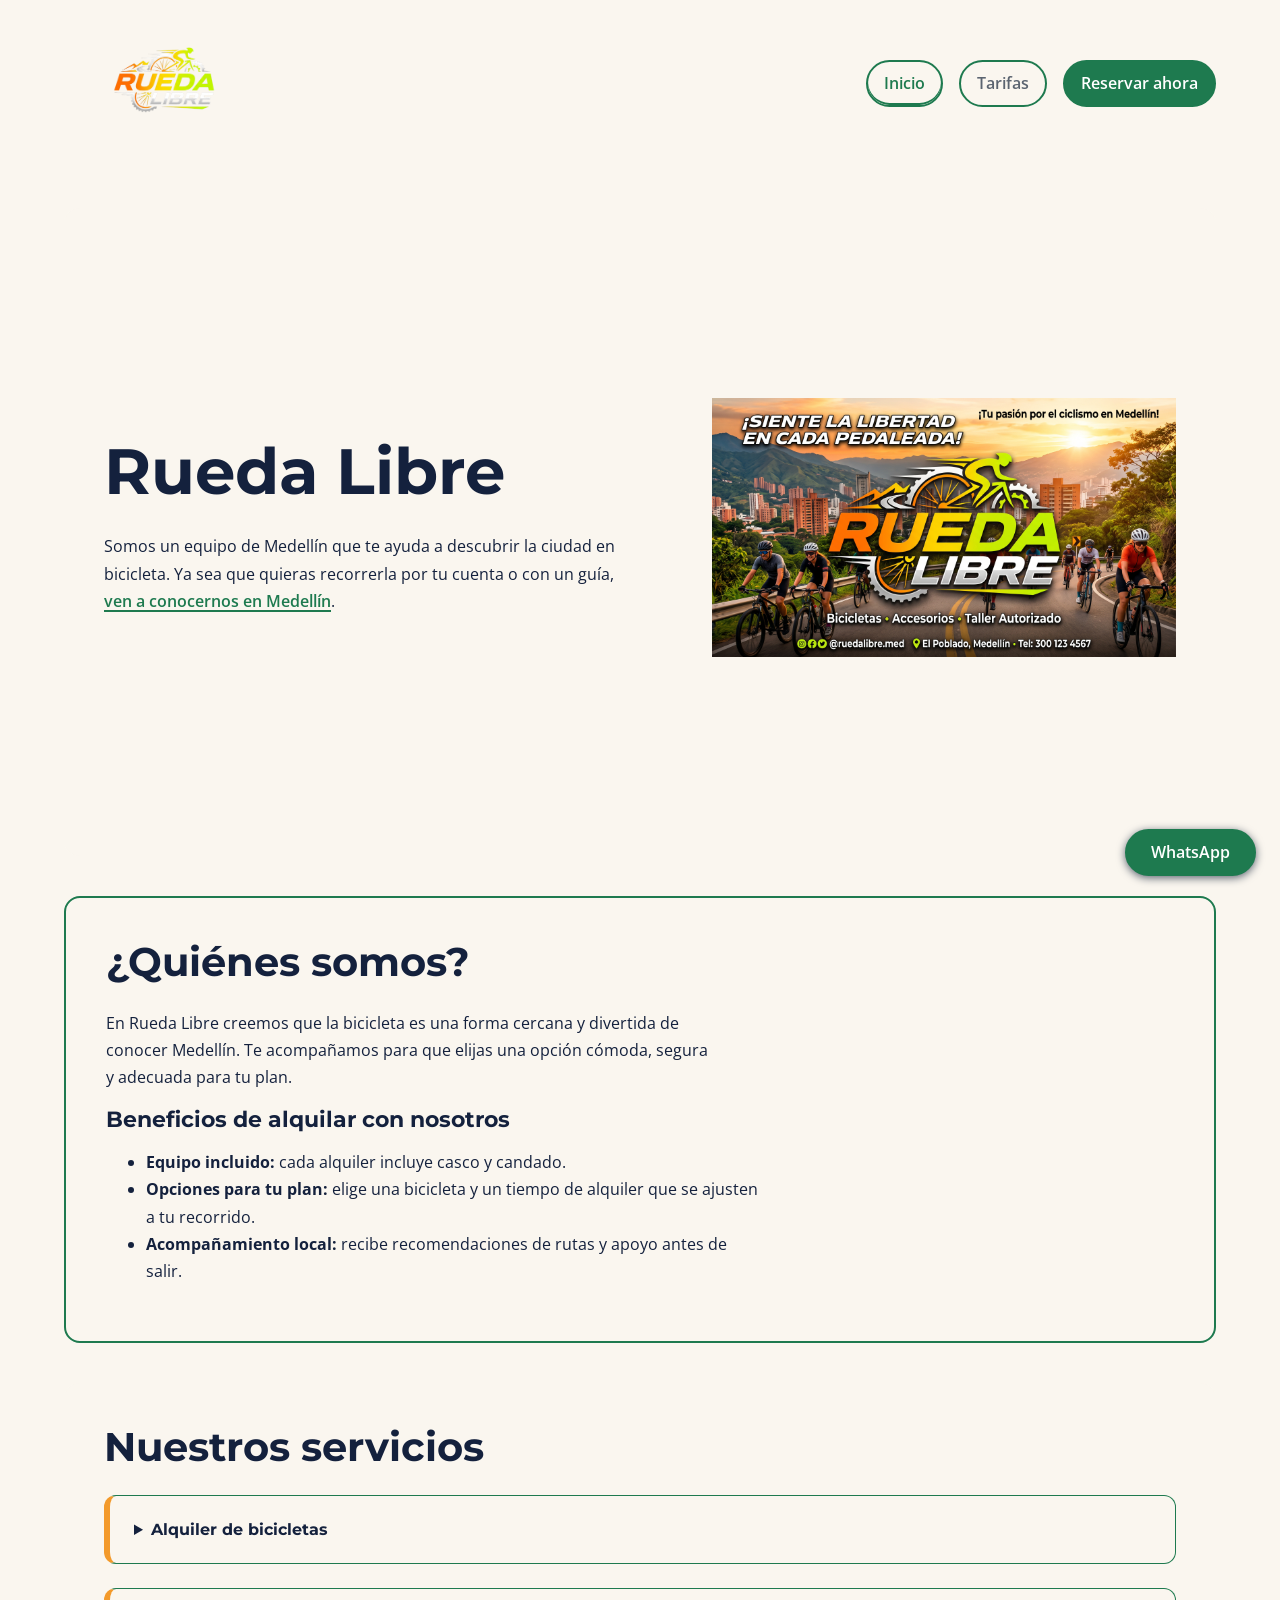
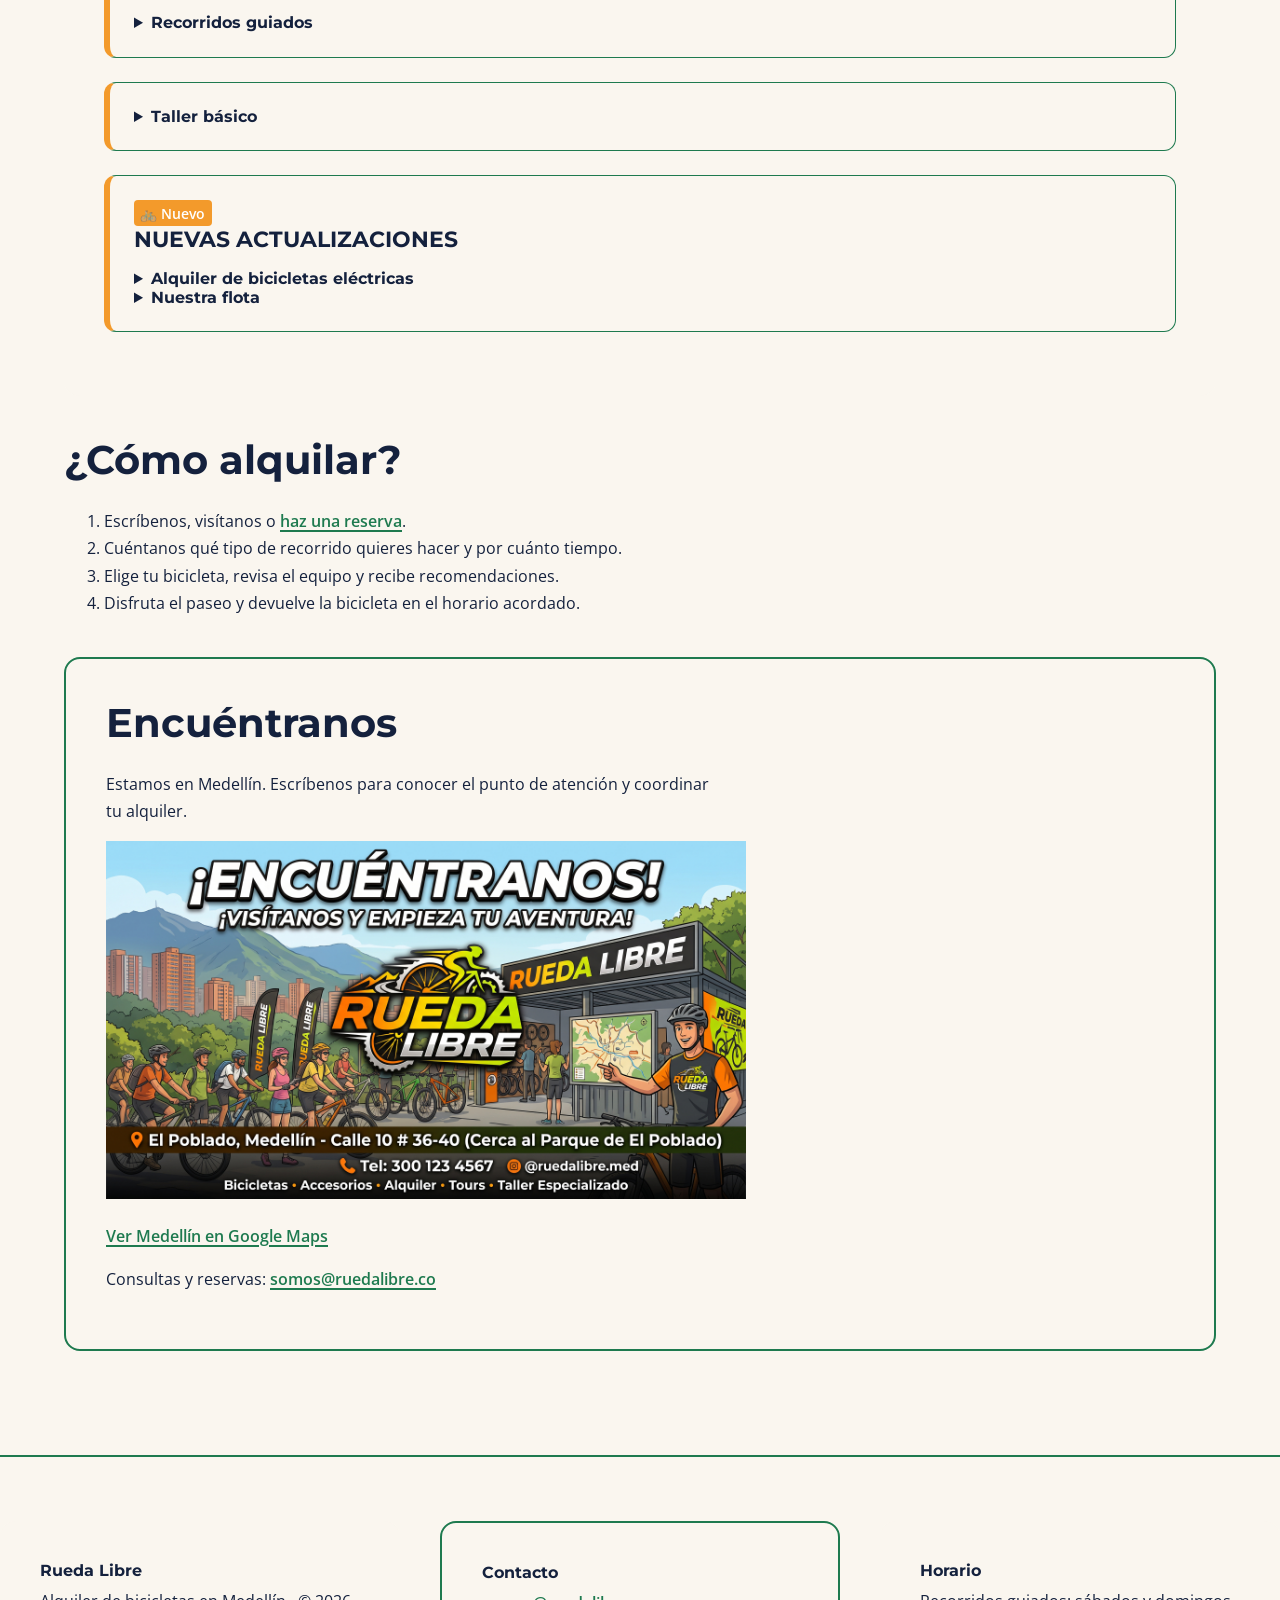
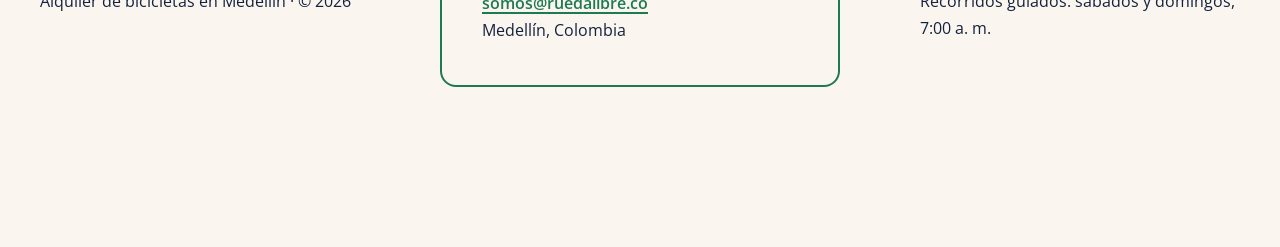
==== commit 12f3864b: "FASE 5: Rueda libre" ====
--- a/Rueda-libre/index.html
+++ b/Rueda-libre/index.html
@@ -12,7 +12,7 @@
   <title>Rueda Libre | Alquiler de bicicletas en Medellín</title>
 </head>
 <body>
-  <a href="#contenido-principal">Saltar al contenido principal</a>
+  <a class="skip-link" href="#contenido-principal">Saltar al contenido principal</a>
   <header class="site-header">
     <a class="brand" href="index.html" aria-label="Rueda Libre, inicio"><img src="img/RUEDALIBRE.png" alt="Logo de Rueda Libre" width= "200"></a>
     <nav class="site-nav" aria-label="Navegación principal">
@@ -46,7 +46,7 @@
 
     <section id="servicios">
       <h2>Nuestros servicios</h2>
-      <P>ESTO ES UNA SECCION PARA MOSTRAR DONDE ESTAN LOS ARTICULOS</P>
+      
       <article class="service-card">
         <details>
           <summary>Alquiler de bicicletas</summary>
@@ -79,88 +79,81 @@
 
       <article class="service-card service-card--new">
         <span class="badge-new">Nuevo</span>
-        <h2>NUEVAS ACTUALIZACIONES</h2>
+        <h3>NUEVAS ACTUALIZACIONES</h3>
         <details>
           <summary>Alquiler de bicicletas eléctricas</summary>
           <p>Recorre más distancia con asistencia eléctrica y disfruta Medellín a tu ritmo. El alquiler incluye casco y candado; <em>una alternativa cómoda para descubrir nuevos lugares</em>. <a href="paginas/tarifas.html#alquiler">Consulta las tarifas de bicicletas eléctricas</a>.</p>
           <img src="img/electricas.png" alt="Anuncio de alquiler de bicicletas eléctricas urbanas y de montaña, con información sobre sus características." width="200" height="150">
         </details>
-        <details class="fleet-update">
-          <summary>Nuestra flota</summary>
-          <p>Conoce los siete modelos disponibles y elige la bicicleta para tu próximo recorrido.</p>
-          <table class="fleet-table">
-            <caption>Modelos de bicicleta disponibles y tarifa por hora</caption>
-            <thead>
-              <tr>
-                <th scope="col">Bicicleta</th>
-                <th scope="col">Descripción</th>
-                <th scope="col">Tarifa</th>
-              </tr>
-            </thead>
-            <tbody>
-              <tr>
-                <th scope="row">
-                  <img src="https://encrypted-tbn0.gstatic.com/images?q=tbn:ANd9GcRSv17VDKGREY0RJnPzRziacMe22HFYHTMZLqUhs-YmP_7pPSvpgGDOmcSY&s=10" alt="Bicicleta urbana clásica para recorrer la ciudad" loading="lazy">
-                  Urbana Clásica
-                </th>
-                <td>Cómoda y liviana para las ciclorrutas.</td>
-                <td><strong>$10.000</strong> por hora<br><a class="fleet-reserve" href="paginas/reservas.html">Reservar</a></td>
-              </tr>
-              <tr>
-                <th scope="row">
-                  <img src="https://encrypted-tbn0.gstatic.com/images?q=tbn:ANd9GcSkSqmMiK73mi7v0REi_UlheJehEZLHPZWkAqHgS5DTm2xWGRbEiJJ8yrc&s=10" alt="Bicicleta plegable compacta para transporte urbano" loading="lazy">
-                  Urbana Plegable
-                </th>
-                <td>Se dobla en segundos; ideal para combinar con el metro.</td>
-                <td><strong>$12.000</strong> por hora<br><a class="fleet-reserve" href="paginas/reservas.html">Reservar</a></td>
-              </tr>
-              <tr>
-                <th scope="row">
-                  <img src="https://encrypted-tbn0.gstatic.com/images?q=tbn:ANd9GcROhZN_cinAggLwTcsWotWC5U-saC9yAXd62KQHYsrG-nnZnwT27A27g-S7&s=10" alt="Bicicleta de montaña con suspensión para rutas de trail" loading="lazy">
-                  Montaña Trail
-                </th>
-                <td>Suspensión delantera y 21 cambios para las subidas.</td>
-                <td><strong>$15.000</strong> por hora<br><a class="fleet-reserve" href="paginas/reservas.html">Reservar</a></td>
-              </tr>
-              <tr>
-                <th scope="row">
-                  <img src="https://dma.canyon.com/image/upload/w_511,h_288,c_fit/b_rgb:F2F2F2/f_auto/q_auto/v1777984099/2027_FULL_grizl_al-5_4443_R124_P01_ukxobb" alt="Bicicleta gravel preparada para caminos mixtos" loading="lazy">
-                  Gravel Aventura
-                </th>
-                <td>Para rutas mixtas de asfalto y destapado.</td>
-                <td><strong>$18.000</strong> por hora<br><a class="fleet-reserve" href="paginas/reservas.html">Reservar</a></td>
-              </tr>
-              <tr>
-                <th scope="row">
-                  <img src="https://images.unsplash.com/photo-1780047836478-d26ca195065a?auto=format&fit=crop&w=900&q=80" alt="Bicicleta eléctrica urbana" loading="lazy">
-                  Eléctrica Urbana
-                </th>
-                <td>Asistencia eléctrica con 45 km de autonomía.</td>
-                <td><strong>$25.000</strong> por hora<br><a class="fleet-reserve" href="paginas/reservas.html">Reservar</a></td>
-              </tr>
-              <tr>
-                <th scope="row">
-                  <img src="https://homesale.com.co/cdn/shop/files/roadmaster-bicicleta-infantil-bicicletas-roadmaster-233710.jpg?v=1728741541" alt="Niño montando una bicicleta infantil" loading="lazy">
-                  Infantil
-                </th>
-                <td>Para niños de 6 a 10 años.</td>
-                <td><strong>$8.000</strong> por hora<br><a class="fleet-reserve" href="paginas/reservas.html">Reservar</a></td>
-              </tr>
-              <tr>
-                <th scope="row">
-                  <img src="https://encrypted-tbn0.gstatic.com/images?q=tbn:ANd9GcSu1nMirJc92X5e9qxNK_mDS4SBj4qMi35R6WT9PdxfCQ&s=10" alt="Bicicleta tándem para dos personas" loading="lazy">
-                  Tándem
-                </th>
-                <td>Para dos personas; perfecta para pasear en pareja.</td>
-                <td><strong>$20.000</strong> por hora<br><a class="fleet-reserve" href="paginas/reservas.html">Reservar</a></td>
-              </tr>
-              </tbody>
-          </table>
-        </details>
-      </article>
-    </section>
-
-    <section id="como-alquilar">
+   <details>     
+    <summary>Nuestra flota</summary>
+    <ul class="fleet-grid">
+      <li>
+        <article class="fleet-card">
+          <img src="https://encrypted-tbn0.gstatic.com/images?q=tbn:ANd9GcRSv17VDKGREY0RJnPzRziacMe22HFYHTMZLqUhs-YmP_7pPSvpgGDOmcSY&s=10" alt="Urbana Clásica" loading="lazy">
+          <h3>Urbana Clásica</h3>
+          <p>Cómoda y liviana para las ciclorrutas.</p>
+          <p class="price"><strong>$10.000</strong> por hora</p>
+          <a class="fleet-reserve" href="paginas/reservas.html">Reservar</a>
+        </article>
+      </li>
+      <li>
+        <article class="fleet-card">
+          <img src="https://encrypted-tbn0.gstatic.com/images?q=tbn:ANd9GcSkSqmMiK73mi7v0REi_UlheJehEZLHPZWkAqHgS5DTm2xWGRbEiJJ8yrc&s=10" alt="Urbana Plegable" loading="lazy">
+          <h3>Urbana Plegable</h3>
+          <p>Se dobla en segundos; ideal para combinar con el metro.</p>
+          <p class="price"><strong>$12.000</strong> por hora</p>
+          <a class="fleet-reserve" href="paginas/reservas.html">Reservar</a>
+        </article>
+      </li>
+      <li>
+        <article class="fleet-card">
+          <img src="https://encrypted-tbn0.gstatic.com/images?q=tbn:ANd9GcROhZN_cinAggLwTcsWotWC5U-saC9yAXd62KQHYsrG-nnZnwT27A27g-S7&s=10" alt="Montaña Trail" loading="lazy">
+          <h3>Montaña Trail</h3>
+          <p>Suspensión delantera y 21 cambios para las subidas.</p>
+          <p class="price"><strong>$15.000</strong> por hora</p>
+          <a class="fleet-reserve" href="paginas/reservas.html">Reservar</a>
+        </article>
+      </li>
+      <li>
+        <article class="fleet-card">
+          <img src="https://dma.canyon.com/image/upload/w_511,h_288,c_fit/b_rgb:F2F2F2/f_auto/q_auto/v1777984099/2027_FULL_grizl_al-5_4443_R124_P01_ukxobb" alt="Gravel Aventura" loading="lazy">
+          <h3>Gravel Aventura</h3>
+          <p>Para rutas mixtas de asfalto y destapado.</p>
+          <p class="price"><strong>$18.000</strong> por hora</p>
+          <a class="fleet-reserve" href="paginas/reservas.html">Reservar</a>
+        </article>
+      </li>
+      <li>
+        <article class="fleet-card">
+          <img src="https://images.unsplash.com/photo-1780047836478-d26ca195065a?auto=format&amp;fit=crop&amp;w=900&amp;q=80" alt="Eléctrica Urbana" loading="lazy">
+          <h3>Eléctrica Urbana</h3>
+          <p>Asistencia eléctrica con 45 km de autonomía.</p>
+          <p class="price"><strong>$25.000</strong> por hora</p>
+          <a class="fleet-reserve" href="paginas/reservas.html">Reservar</a>
+        </article>
+      </li>
+      <li>
+        <article class="fleet-card">
+          <img src="https://homesale.com.co/cdn/shop/files/roadmaster-bicicleta-infantil-bicicletas-roadmaster-233710.jpg?v=1728741541" alt="Infantil" loading="lazy">
+          <h3>Infantil</h3>
+          <p>Para niños de 6 a 10 años.</p>
+          <p class="price"><strong>$8.000</strong> por hora</p>
+          <a class="fleet-reserve" href="paginas/reservas.html">Reservar</a>
+        </article>
+      </li>
+      <li>
+        <article class="fleet-card">
+          <img src="https://encrypted-tbn0.gstatic.com/images?q=tbn:ANd9GcSu1nMirJc92X5e9qxNK_mDS4SBj4qMi35R6WT9PdxfCQ&s=10" alt="Tándem" loading="lazy">
+          <h3>Tándem</h3>
+          <p>Para dos personas; perfecta para pasear en pareja.</p>
+          <p class="price"><strong>$20.000</strong> por hora</p>
+          <a class="fleet-reserve" href="paginas/reservas.html">Reservar</a>
+        </article>
+      </li>
+    </ul>
+  </details>
+</section>
       <h2>¿Cómo alquilar?</h2>
       <ol>
         <li>Escríbenos, visítanos o <a href="paginas/reservas.html">haz una reserva</a>.</li>
--- a/Rueda-libre/css/styles.css
+++ b/Rueda-libre/css/styles.css
@@ -1,4 +1,4 @@
-/* 1. Variables de marca y espaciado */
+/* root */
 :root {
   --color-verde-ruta: #1E7A4F;
   --color-naranja-pedal: #F39A2B;
@@ -15,507 +15,290 @@
   --espacio-xl: 4rem;
 }
 
-/* 2. Base, tipografía y foco accesible */
-*,
-*::before,
-*::after {
-  box-sizing: border-box;
-}
-
-html {
-  scroll-behavior: smooth;
-}
+/* reset */
+*, *::before, *::after { box-sizing: border-box; }
+html { scroll-behavior: smooth; }
 body {
   margin: 0;
   padding-bottom: 6rem;
-  background-color: var(--color-crema);
+  background: var(--color-crema);
   color: var(--color-azul-noche);
   font: 400 1rem/1.7 var(--font-texto);
 }
+
 h1, h2, h3, caption, summary {
   color: var(--color-azul-noche);
   font-family: var(--font-titulos);
   font-weight: 700;
   line-height: 1.2;
 }
-h1, h2, h3, p, ul, ol {
-  margin-top: 0;
-}
-h1 {
-  margin-bottom: var(--espacio-md);
-  font-size: clamp(2.25rem, 6vw, 4rem);
-}
-h2 {
-  margin-bottom: var(--espacio-md);
-  font-size: clamp(1.75rem, 4vw, 2.5rem);
-}
-h3 {
-  margin-bottom: var(--espacio-sm);
-  font-size: 1.35rem;
-}
-p, li, label, small {
-  color: var(--color-azul-noche);
-}
-small, caption {
-  color: var(--color-gris-asfalto);
-}
+h1 { margin: 0 0 var(--espacio-md); font-size: clamp(2.25rem,6vw,4rem); }
+h2 { margin: 0 0 var(--espacio-md); font-size: clamp(1.75rem,4vw,2.5rem); }
+h3 { margin: 0 0 var(--espacio-sm); font-size: 1.35rem; }
+
+p, li, label, small { color: var(--color-azul-noche); }
+small, caption { color: var(--color-gris-asfalto); }
+
 a {
   color: var(--color-verde-ruta);
   font-weight: 600;
   text-decoration-thickness: 0.1em;
   text-underline-offset: 0.2em;
 }
-a:hover, a:focus-visible {
-  color: var(--color-azul-noche);
-}
-a:focus-visible, button:focus-visible, input:focus-visible,
-select:focus-visible, textarea:focus-visible,
-input:focus, select:focus, textarea:focus {
+a:hover, a:focus-visible { color: var(--color-azul-noche); }
+a:focus-visible, button:focus-visible, input:focus-visible, select:focus-visible, textarea:focus-visible, input:focus, select:focus, textarea:focus {
   outline: 3px solid var(--color-azul-noche);
   outline-offset: 0.2rem;
 }
-body > a:first-child {
-  position: absolute;
-  z-index: 110;
-  top: var(--espacio-xs);
-  left: var(--espacio-xs);
+
+/* link */
+a[href="#contenido-principal"] {
+  position: absolute; z-index: 110; top: var(--espacio-xs); left: var(--espacio-xs);
   padding: var(--espacio-xs) var(--espacio-sm);
   transform: translateY(-150%);
-  border-radius: 0.35rem;
-  background-color: var(--color-azul-noche);
-  color: var(--color-blanco);
-}
-body > a:first-child:focus {
-  transform: translateY(0);
-}
-
-/* 3. Contenedores y encabezado compartido */
-.site-header, main, .site-footer {
+  border-radius: 0.35rem; background: var(--color-azul-noche); color: var(--color-blanco);
+  text-decoration: none;
+}
+a[href="#contenido-principal"]:focus { transform: translateY(0); }
+
+/* header y nav */
+header {
   width: calc(100% - 2rem);
   max-width: 72rem;
-  margin-inline: auto;
-}
-.site-header {
+  margin: 0 auto;
   display: flex;
   flex-direction: column;
   align-items: center;
-  justify-content: center;
-  flex-wrap: wrap;
   gap: var(--espacio-sm);
-  padding-block: var(--espacio-md);
-}
-.site-nav {
-  width: 100%;
-}
-.brand img {
-  display: block;
-  width: min(12.5rem, 60vw);
-  height: auto;
-}
-.site-nav ul {
-  display: flex;
-  flex-direction: row;
-  justify-content: center;
-  flex-wrap: wrap;
+  padding: var(--espacio-md) 0;
+}
+nav { width: 100%; }
+nav ul {
+  display: flex; flex-wrap: wrap; justify-content: center;
   gap: var(--espacio-xs) var(--espacio-sm);
-  margin: 0;
-  padding: 0;
-  list-style: none;
-}
-.site-nav ul {
-  align-items: center;
-}
-.site-nav li + li {
-  margin-top: 0;
-}
-.site-nav a {
+  margin: 0; padding: 0; list-style: none; align-items: center;
+}
+nav a {
   display: block;
   padding: var(--espacio-xs);
   border: 2px solid var(--color-verde-ruta);
   border-radius: 999rem;
-  background-color: var(--color-crema);
+  background: var(--color-crema);
   color: var(--color-gris-asfalto);
   text-decoration: none;
 }
-.site-nav a:hover,
-.site-nav a:focus-visible {
-  background-color: var(--color-naranja-pedal);
-  color: var(--color-azul-noche);
-}
-.site-nav a.activo {
-  box-shadow: inset 0 -2px 0 var(--color-verde-ruta);
-  color: var(--color-verde-ruta);
-}
-.site-nav a.cta {
-  display: block;
+nav a:hover, nav a:focus-visible { background: var(--color-naranja-pedal); color: var(--color-azul-noche); }
+nav a[aria-current="page"] { box-shadow: inset 0 -2px 0 var(--color-verde-ruta); color: var(--color-verde-ruta); }
+/* CTA button */
+nav a[href="paginas/reservas.html"] {
   padding: var(--espacio-sm) var(--espacio-md);
-  border: 2px solid var(--color-verde-ruta);
-  border-radius: 999rem;
-  background-color: var(--color-verde-ruta);
+  background: var(--color-verde-ruta);
   color: var(--color-blanco);
   font-weight: 600;
-  text-decoration: none;
-}
-.site-nav a.cta { padding: var(--espacio-xs) var(--espacio-sm); }
-.site-nav a.cta:hover,
-.site-nav a.cta:focus-visible {
+}
+nav a[href="paginas/reservas.html"]:hover, nav a[href="paginas/reservas.html"]:focus-visible {
   border-color: var(--color-naranja-pedal);
-  background-color: var(--color-naranja-pedal);
+  background: var(--color-naranja-pedal);
   color: var(--color-azul-noche);
 }
 
-/* 4. Contenido y tarjetas de servicios */
+/* main */
 main {
+  width: calc(100% - 2rem);
+  max-width: 72rem;
+  margin: 0 auto;
   padding-bottom: var(--espacio-xl);
 }
-main > section {
-  margin-block: var(--espacio-lg);
-  padding: clamp(1.25rem, 4vw, 2.5rem);
+section {
+  margin: var(--espacio-lg) 0;
+  padding: clamp(1.25rem,4vw,2.5rem);
   border-radius: 1rem;
-  background-color: var(--color-crema);
-}
-main > section:nth-child(even),
-main > section#recorridos {
-  border: 2px solid var(--color-verde-ruta);
-}
-.fleet-table {
-  table-layout: auto;
-  font-size: 0.75rem;
-}
-.fleet-table th,
-.fleet-table td {
-  vertical-align: top;
-}
-.fleet-table tbody th {
-  width: 28%;
-}
-.fleet-table img {
-  display: block;
-  width: 100%;
-  height: 4rem;
-  margin-bottom: var(--espacio-xs);
-  object-fit: cover;
-}
-.fleet-reserve {
-  display: inline-block;
-  margin-top: var(--espacio-xs);
-  color: var(--color-verde-ruta);
-  font-weight: 700;
-}
-.fleet-reserve:hover,
-.fleet-reserve:focus-visible {
-  background-color: var(--color-naranja-pedal);
-  color: var(--color-azul-noche);
-}
-.hero {
+  background: var(--color-crema);
+}
+section:nth-child(even), section#recorridos { border: 2px solid var(--color-verde-ruta); }
+
+/* Hero */
+section.hero {
   display: grid;
-  grid-template-columns: minmax(0, 1fr);
+  grid-template-columns: 1fr;
   align-items: center;
   gap: var(--espacio-md);
 }
-.hero-copy { grid-column: 1; }
-.hero-copy p { max-width: 60ch; }
-.hero figure {
-  grid-column: 1;
-  margin: 0;
-}
-.hero figure img { width: 100%; }
-.routes-grid {
+section.hero > div { grid-column: 1; }
+section.hero > div p { max-width: 60ch; }
+section.hero > figure { grid-column: 1; margin: 0; }
+section.hero > figure img { width: 100%; }
+
+/* Rutas grid */
+section.routes-grid {
   display: grid;
-  grid-template-columns: minmax(0, 1fr);
+  grid-template-columns: 1fr;
   gap: var(--espacio-md);
 }
-.routes-grid .route-card { margin: 0; }
-.route-card img {
-  width: 100%;
-  aspect-ratio: 16 / 9;
-  object-fit: cover;
-}
-.route-card h3 { margin-block: var(--espacio-sm); }
-.route-card p { margin-bottom: 0; }
-.reservation-layout {
+section.routes-grid article { margin: 0; }
+section.routes-grid img { width: 100%; aspect-ratio: 16/9; object-fit: cover; }
+section.routes-grid h3 { margin: var(--espacio-sm) 0; }
+section.routes-grid p { margin-bottom: 0; }
+
+/* Reservación */
+section.reservation-layout {
   display: grid;
-  grid-template-columns: minmax(0, 1fr);
-  align-items: start;
+  grid-template-columns: 1fr;
   gap: var(--espacio-lg);
   border: 2px solid var(--color-verde-ruta);
+  align-items: start;
 }
 #formulario-reserva { min-width: 0; }
-.reservation-contact {
+section.reservation-layout > div {
   padding: var(--espacio-md);
   border: 1px solid var(--color-verde-ruta);
   border-radius: 0.75rem;
   overflow-wrap: anywhere;
 }
-.reservation-contact h2 { font-size: 1.5rem; }
-.form-row {
-  display: grid;
-  grid-template-columns: minmax(0, 1fr);
-  gap: var(--espacio-md);
-}
-.form-row > p { min-width: 0; }
-article > p,
-main > section > p,
-main li {
-  max-width: 68ch;
-}
-main img {
-  display: block;
-  max-width: 100%;
-  height: auto;
-  border-radius: 0.75rem;
-}
+section.reservation-layout > div h2 { font-size: 1.5rem; }
+section.reservation-layout .form-row { display: grid; grid-template-columns: 1fr; gap: var(--espacio-md); }
+section.reservation-layout .form-row > p { min-width: 0; }
+
+/* Article */
 article {
   width: 100%;
-  margin-block: var(--espacio-md);
+  margin: var(--espacio-md) 0;
   padding: var(--espacio-md);
   border: 1px solid var(--color-verde-ruta);
   border-left: 6px solid var(--color-naranja-pedal);
   border-radius: 0.75rem;
-  background-color: var(--color-crema);
-}
-article figure {
-  margin: var(--espacio-md) 0 0;
-}
-article img {
-  width: 100%;
-}
-.service-card--new {
-  position: relative;
-  padding-top: var(--espacio-lg);
-}
-.badge-new {
-  position: absolute;
-  top: var(--espacio-xs);
-  right: var(--espacio-xs);
-  padding: 0.2rem var(--espacio-xs);
-  border-radius: 999rem;
-  background-color: var(--color-naranja-pedal);
-  color: var(--color-azul-noche);
-  font-size: 0.875rem;
-  font-weight: 600;
-  line-height: 1.5;
-}
-ul, ol {
-  padding-left: 1.5em;
-}
-li + li {
+  background: var(--color-crema);
+}
+article figure { margin: var(--espacio-md) 0 0; }
+article img { width: 100%; }
+article > p, main > section > p, main li { max-width: 68ch; }
+
+/* Fleet cards, grid */
+section#flota details ul {
+  display: grid;
+  grid-template-columns: repeat(auto-fit, minmax(250px,1fr));
+  gap: var(--espacio-md);
+}
+section#flota details ul li { list-style: none; }
+section#flota details ul li article {
+  display: flex; flex-direction: column; justify-content: space-between;
+  padding: var(--espacio-md);
+  border: 1px solid var(--color-verde-ruta);
+  border-left: 6px solid var(--color-naranja-pedal);
+  border-radius: 0.75rem;
+  background: var(--color-crema);
+}
+section#flota details ul li article img {
+  width: 100%; height: auto; object-fit: cover; border-radius: 0.5rem; margin-bottom: var(--espacio-xs);
+}
+section#flota details ul li article .price { margin-top: auto; }
+section#flota details ul li article a {
   margin-top: var(--espacio-xs);
-}
-
-summary {
-  padding: var(--espacio-sm);
-  border-radius: 999rem;
-  color: var(--color-azul-noche);
-  font-weight: 600;
-  cursor: pointer;
-}
-
-/* 5. Tablas de tarifas */
+  color: var(--color-verde-ruta);
+  font-weight: 700;
+  text-decoration: none;
+}
+section#flota details ul li article a:hover, section#flota details ul li article a:focus-visible { background: var(--color-naranja-pedal); color: var(--color-azul-noche); }
+
+/* Tablas */
 table {
   width: 100%;
-  margin-block: var(--espacio-md);
+  margin: var(--espacio-md) 0;
   border-collapse: collapse;
   table-layout: fixed;
-  background-color: var(--color-crema);
+  background: var(--color-crema);
   font-size: 0.7rem;
 }
-caption {
-  padding: var(--espacio-sm);
-  text-align: left;
-}
-th, td {
-  padding: 0.25rem;
-  border: 1px solid var(--color-gris-asfalto);
-  text-align: left;
-  overflow-wrap: anywhere;
-}
-thead { background-color: var(--color-naranja-pedal); }
-th {
-  color: var(--color-azul-noche);
-  font-weight: 600;
-}
-
-/* 6. Formulario y controles */
+caption { padding: var(--espacio-sm); text-align: left; }
+th, td { padding: 0.25rem; border: 1px solid var(--color-gris-asfalto); text-align: left; overflow-wrap: anywhere; }
+thead { background: var(--color-naranja-pedal); }
+th { color: var(--color-azul-noche); font-weight: 600; }
+
+/* Forms */
 form { display: grid; gap: var(--espacio-lg); }
-fieldset {
-  width: 100%;
-  min-width: 0;
-  padding: var(--espacio-md);
-  border: 2px solid var(--color-verde-ruta);
-  border-radius: 0.75rem;
-}
-legend {
-  padding-inline: var(--espacio-xs);
-  color: var(--color-azul-noche);
-  font-family: var(--font-titulos);
-  font-weight: 700;
-}
-fieldset > p {
-  display: grid;
-  gap: var(--espacio-xs);
-  margin-bottom: var(--espacio-md);
-}
-fieldset fieldset > p {
-  display: flex;
-  align-items: center;
-  gap: var(--espacio-xs);
-}
-input, select, textarea {
-  width: 100%;
-  max-width: 100%;
-  padding: var(--espacio-sm);
-  border: 1px solid var(--color-gris-asfalto);
-  border-radius: 0.4rem;
-  background-color: var(--color-crema);
-  color: var(--color-azul-noche);
-  font: inherit;
-}
-input[type="radio"],
-input[type="checkbox"] {
-  width: auto;
-  accent-color: var(--color-verde-ruta);
-}
-input:hover,
-select:hover,
-textarea:hover {
-  border-color: var(--color-verde-ruta);
-}
+fieldset { width: 100%; min-width: 0; padding: var(--espacio-md); border: 2px solid var(--color-verde-ruta); border-radius: 0.75rem; }
+legend { padding-inline: var(--espacio-xs); color: var(--color-azul-noche); font-family: var(--font-titulos); font-weight: 700; }
+fieldset > p { display: grid; gap: var(--espacio-xs); margin-bottom: var(--espacio-md); }
+fieldset fieldset > p { display: flex; align-items: center; gap: var(--espacio-xs); }
+input, select, textarea { width: 100%; padding: var(--espacio-sm); border: 1px solid var(--color-gris-asfalto); border-radius: 0.4rem; background: var(--color-crema); color: var(--color-azul-noche); font: inherit; }
+input[type="radio"], input[type="checkbox"] { width: auto; accent-color: var(--color-verde-ruta); }
+input:hover, select:hover, textarea:hover { border-color: var(--color-verde-ruta); }
 button {
-  width: fit-content;
   padding: var(--espacio-sm) var(--espacio-lg);
   border: 2px solid var(--color-verde-ruta);
   border-radius: 999rem;
-  background-color: var(--color-verde-ruta);
+  background: var(--color-verde-ruta);
   color: var(--color-blanco);
   font: 600 1rem var(--font-texto);
   cursor: pointer;
 }
-button:hover {
-  background-color: var(--color-naranja-pedal);
-  color: var(--color-azul-noche);
-}
-
-/* 7. Pie de página compartido */
-.site-footer {
+button:hover { background: var(--color-naranja-pedal); color: var(--color-azul-noche); }
+
+/* Footer */
+footer {
   display: flex;
   flex-direction: column;
-  align-items: stretch;
-  justify-content: flex-start;
-  flex-wrap: wrap;
   gap: var(--espacio-md);
   padding: var(--espacio-md) 0;
   border-top: 2px solid var(--color-verde-ruta);
 }
-.footer-block {
-  flex: 0 1 auto;
-}
-.footer-block h2 {
-  margin-bottom: var(--espacio-xs);
-  font-size: 1rem;
-}
-.site-footer p {
-  margin: 0;
-}
-.site-footer a {
-  color: var(--color-verde-ruta);
-}
-
-/* 8. Acceso fijo a WhatsApp: contraste aprobado y espacio al final del documento */
-.whatsapp-float {
+footer .footer-block { flex: 0 1 auto; }
+footer .footer-block h2 { margin-bottom: var(--espacio-xs); font-size: 1rem; }
+footer p { margin: 0; }
+footer a { color: var(--color-verde-ruta); }
+
+/* WhatsApp */
+a.whatsapp-float {
   position: fixed;
-  z-index: 100;
   right: var(--espacio-md);
   bottom: var(--espacio-md);
-  display: inline-block;
   padding: var(--espacio-xs) var(--espacio-md);
   border: 2px solid var(--color-verde-ruta);
   border-radius: 999rem;
-  background-color: var(--color-verde-ruta);
+  background: var(--color-verde-ruta);
   color: var(--color-blanco);
   text-decoration: none;
   box-shadow: 0 2px 8px var(--color-gris-asfalto);
 }
-.whatsapp-float:hover,
-.whatsapp-float:focus-visible {
-  border-color: var(--color-naranja-pedal);
-  background-color: var(--color-naranja-pedal);
-  color: var(--color-azul-noche);
-}
-
-/* 9. Ajustes progresivos para tablet y escritorio */
+a.whatsapp-float:hover, a.whatsapp-float:focus-visible { border-color: var(--color-naranja-pedal); background: var(--color-naranja-pedal); color: var(--color-azul-noche); }
+
+/* Nuevo */
+.badge-new {
+  display: inline-flex;
+  align-items: center;
+  gap: 0.25rem;
+  padding: 0.1rem 0.4rem;
+  background: var(--color-naranja-pedal);
+  color: var(--color-blanco);
+  border-radius: 0.25rem;
+  font-weight: 600;
+  font-size: 0.85rem;
+}
+.badge-new::before {
+  content: "🚲"; /* bike icon */
+}
+
+/* Responsive */
 @media (min-width: 768px) {
-  .site-header {
-    flex-direction: row;
-    justify-content: space-between;
-    gap: var(--espacio-md);
-  }
-  .site-nav {
-    width: auto;
-  }
-  .site-nav ul {
-    justify-content: flex-end;
-    gap: var(--espacio-sm);
-  }
-  .site-nav a {
-    padding: var(--espacio-xs) var(--espacio-sm);
-  }
-  .site-nav a.cta {
-    padding: var(--espacio-xs) var(--espacio-sm);
-  }
-  .hero {
-    grid-template-columns: repeat(2, minmax(0, 1fr));
-    gap: var(--espacio-lg);
-  }
-  .hero figure {
-    grid-column: 2;
-  }
-  .routes-grid {
-    grid-template-columns: repeat(2, minmax(0, 1fr));
-  }
-  .reservation-layout {
-    grid-template-columns: minmax(0, 2fr) minmax(0, 1fr);
-  }
-  .form-row {
-    grid-template-columns: repeat(2, minmax(0, 1fr));
-  }
-  table {
-    font-size: 0.9rem;
-  }
-  .fleet-table {
-    font-size: 0.9rem;
-  }
-  th, td {
-    padding: var(--espacio-xs);
-  }
-  .site-footer {
-    flex-direction: row;
-    align-items: flex-start;
-    justify-content: space-between;
-    gap: var(--espacio-lg);
-  }
-  .footer-block {
-    flex: 1 1 12rem;
-  }
+  header { flex-direction: row; justify-content: space-between; gap: var(--espacio-md); }
+  nav { width: auto; }
+  nav ul { justify-content: flex-end; gap: var(--espacio-sm); }
+  nav a { padding: var(--espacio-xs) var(--espacio-sm); }
+  nav a[href="paginas/reservas.html"] { padding: var(--espacio-xs) var(--espacio-sm); }
+  section.hero { grid-template-columns: repeat(2,1fr); gap: var(--espacio-lg); }
+  section.hero > figure { grid-column: 2; }
+  section.routes-grid { grid-template-columns: repeat(2,1fr); }
+  section.reservation-layout { grid-template-columns: 2fr 1fr; }
+  .form-row { grid-template-columns: repeat(2,1fr); }
+  table { font-size: 0.9rem; }
+  th, td { padding: var(--espacio-xs); }
+  footer { flex-direction: row; align-items: flex-start; justify-content: space-between; gap: var(--espacio-lg); }
+  footer .footer-block { flex: 1 1 12rem; }
 }
 @media (min-width: 1200px) {
-  .hero {
-    grid-template-columns: minmax(0, 1.1fr) minmax(0, 0.9fr);
-    min-height: 72vh;
-  }
-  .routes-grid {
-    grid-template-columns: repeat(3, minmax(0, 1fr));
-  }
-  table {
-    font-size: 1rem;
-  }
-  th, td {
-    padding: var(--espacio-sm);
-  }
-}
-/* 10. Compatibilidad con movimiento reducido */
-@media (prefers-reduced-motion: reduce) {
-  html {
-    scroll-behavior: auto;
-  }
-}
+  section.hero { grid-template-columns: minmax(0,1.1fr) minmax(0,0.9fr); min-height: 72vh; }
+  section.routes-grid { grid-template-columns: repeat(3,1fr); }
+  table { font-size: 1rem; }
+  th, td { padding: var(--espacio-sm); }
+}
+@media (prefers-reduced-motion: reduce) { html { scroll-behavior: auto; } }
